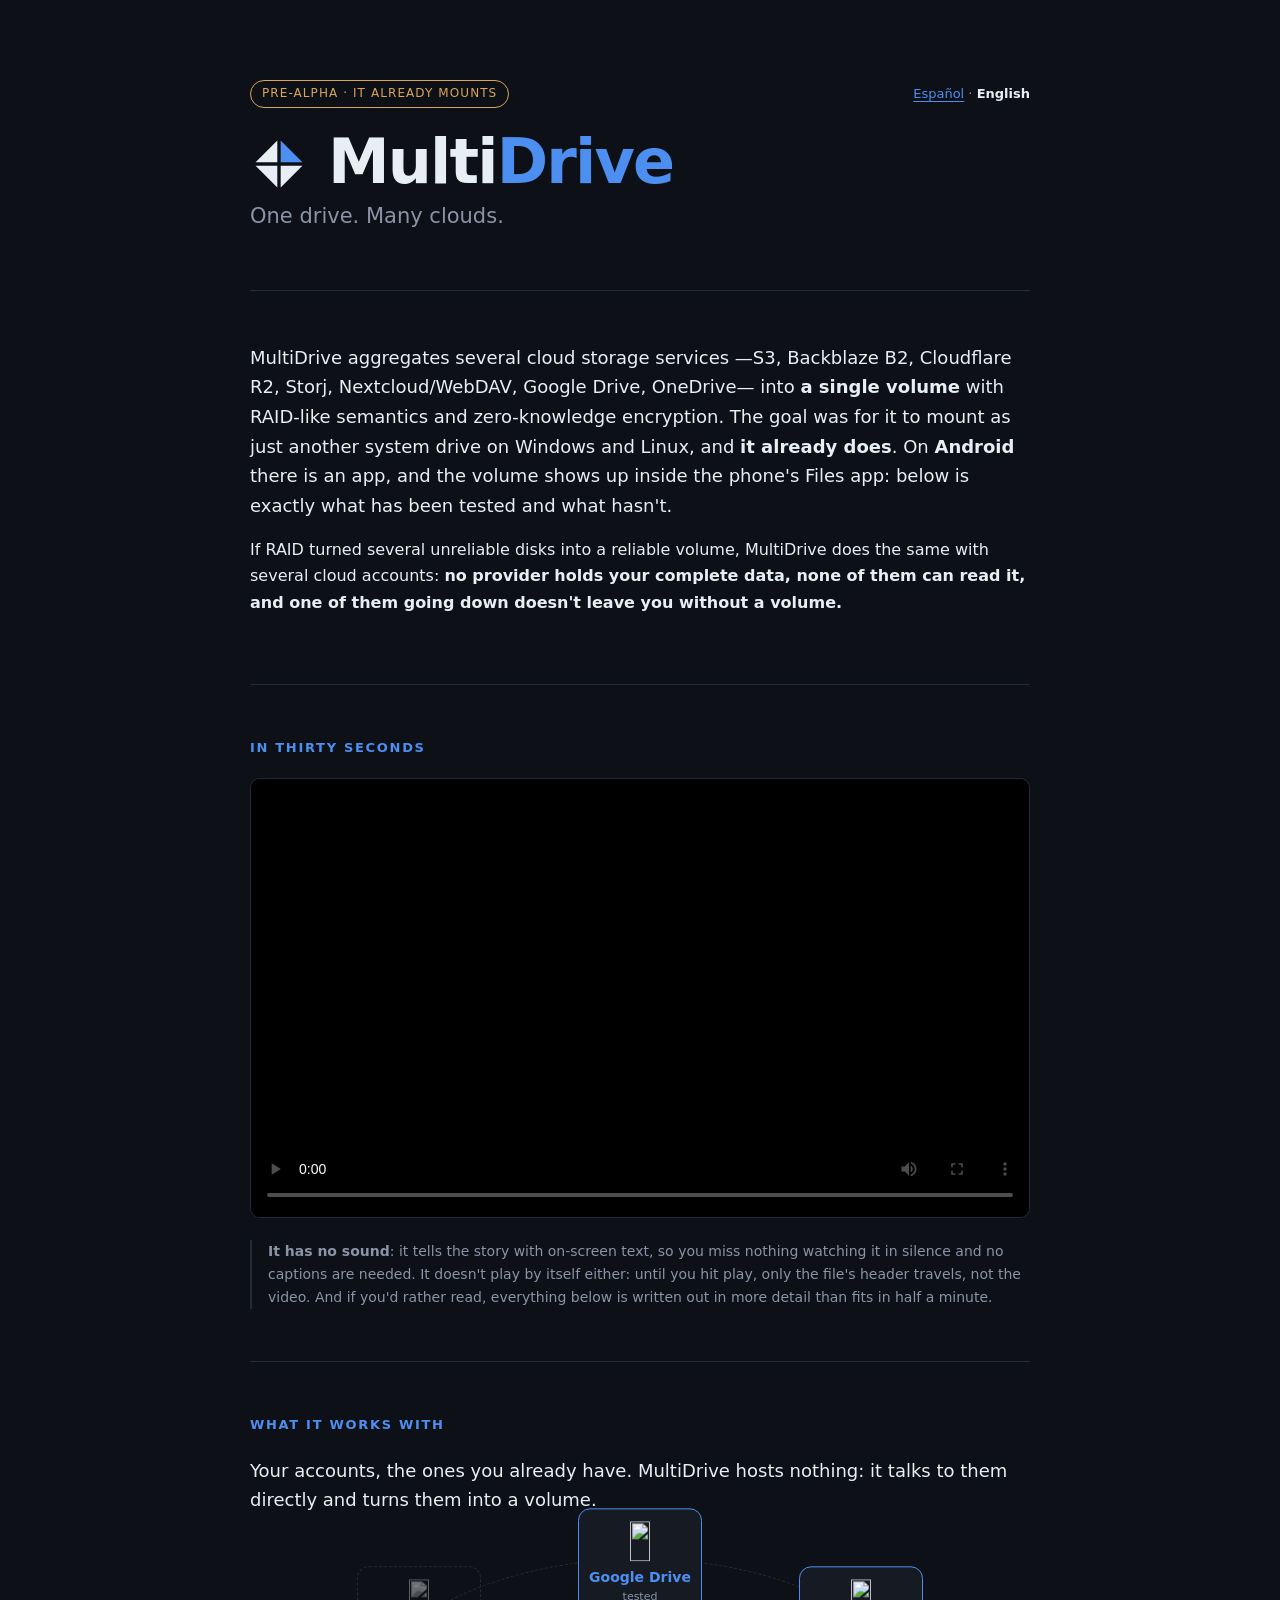
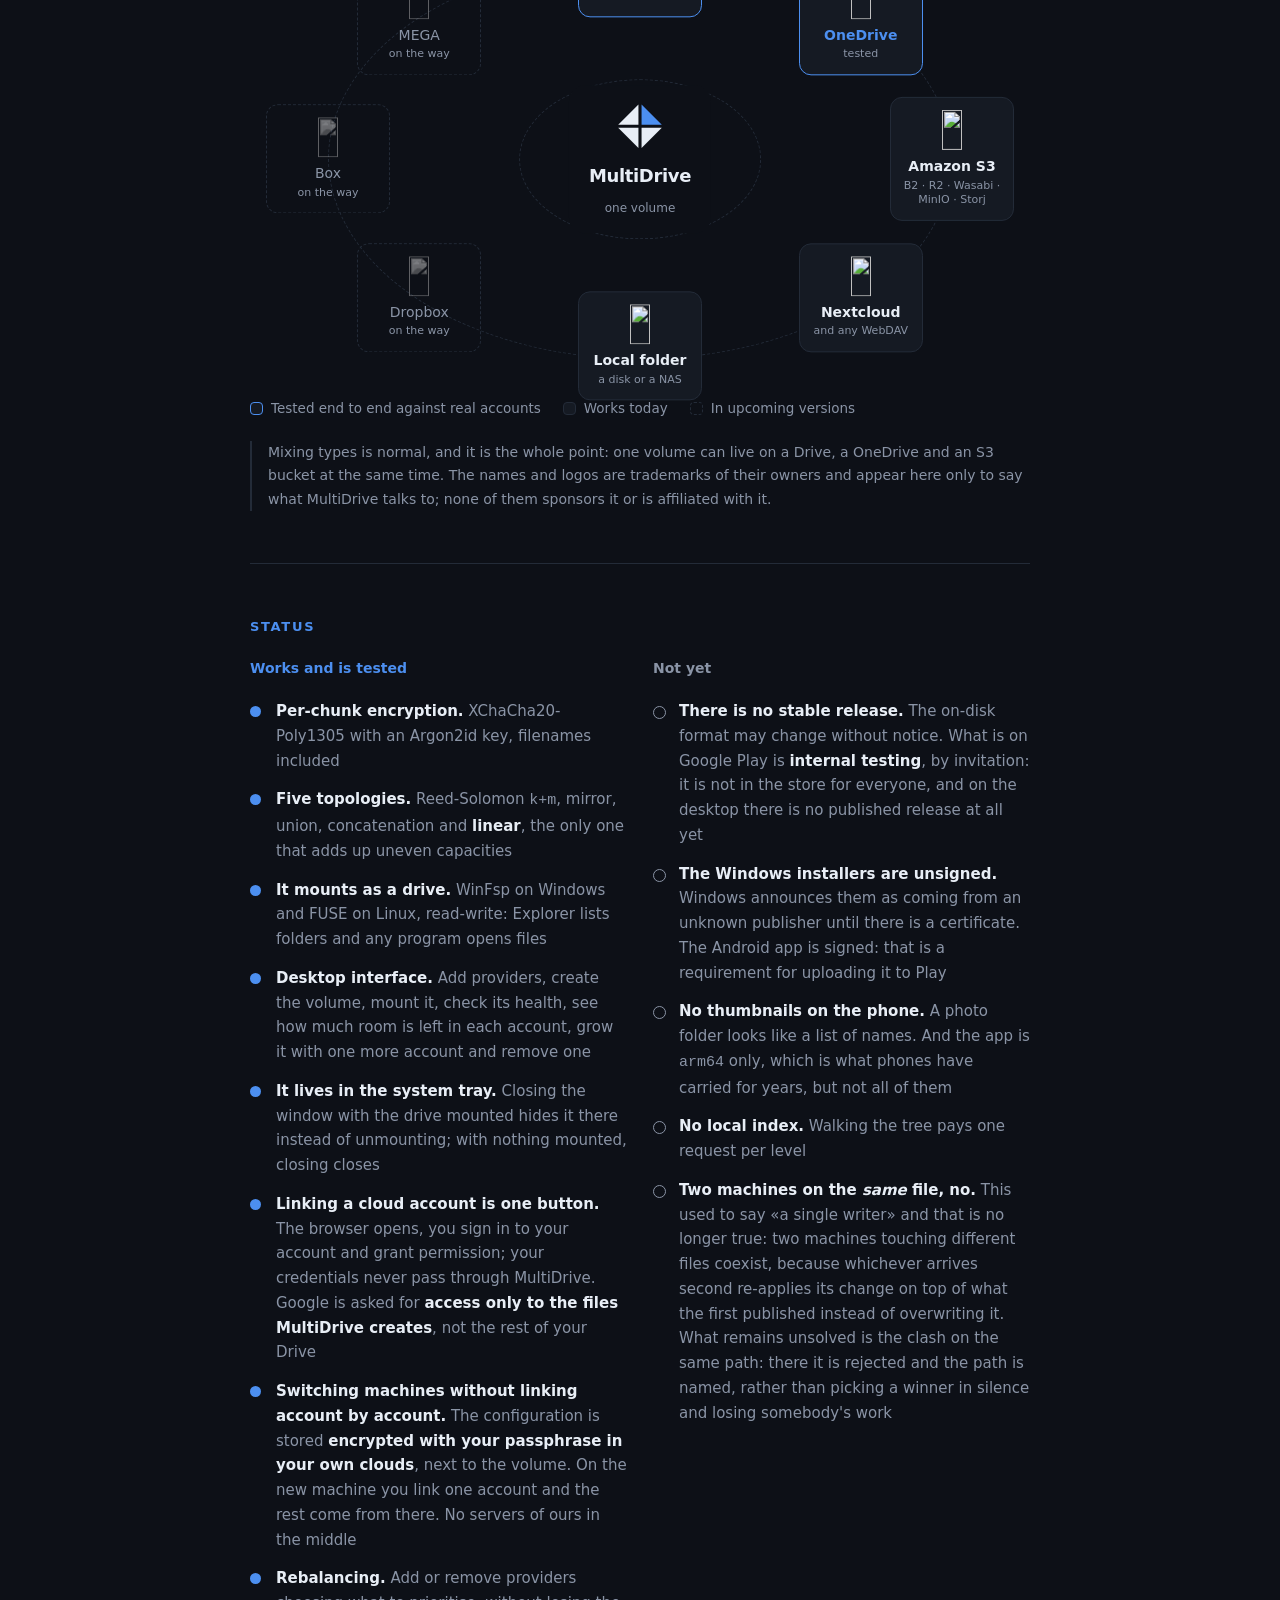
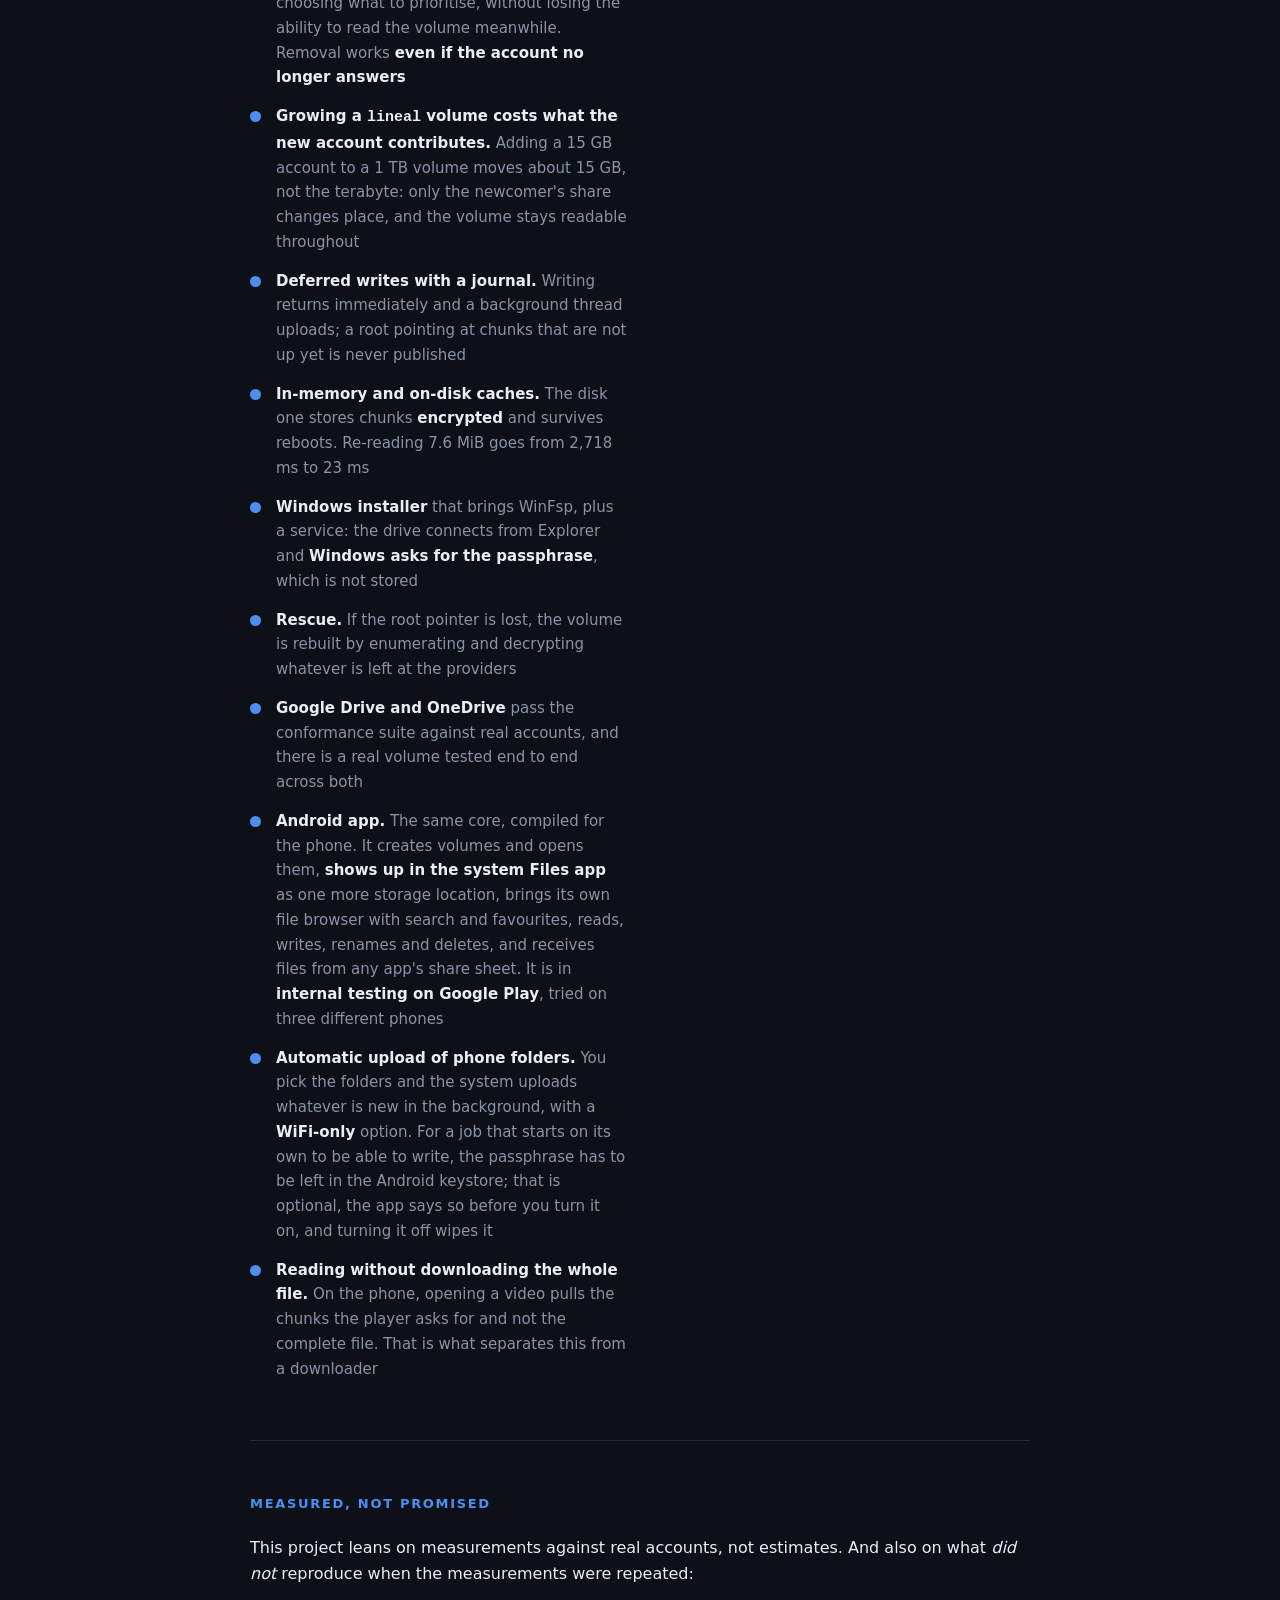
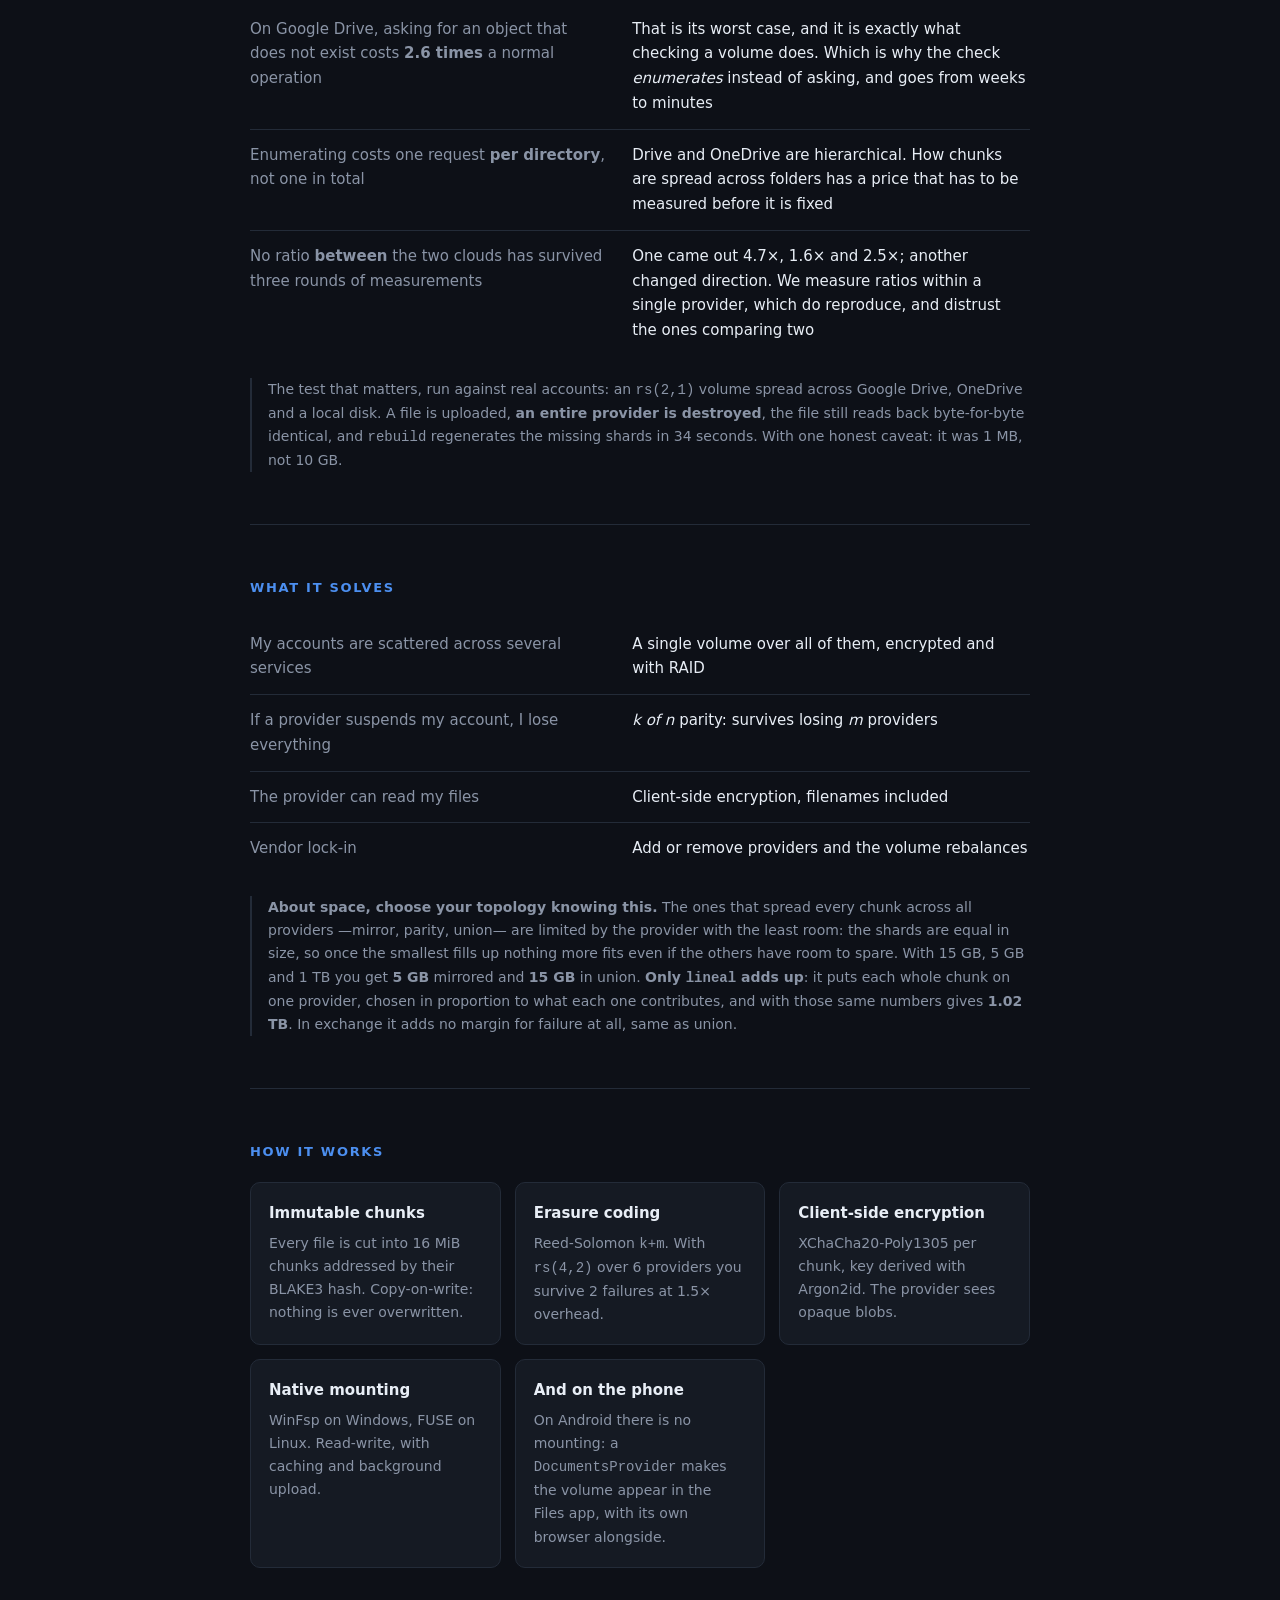
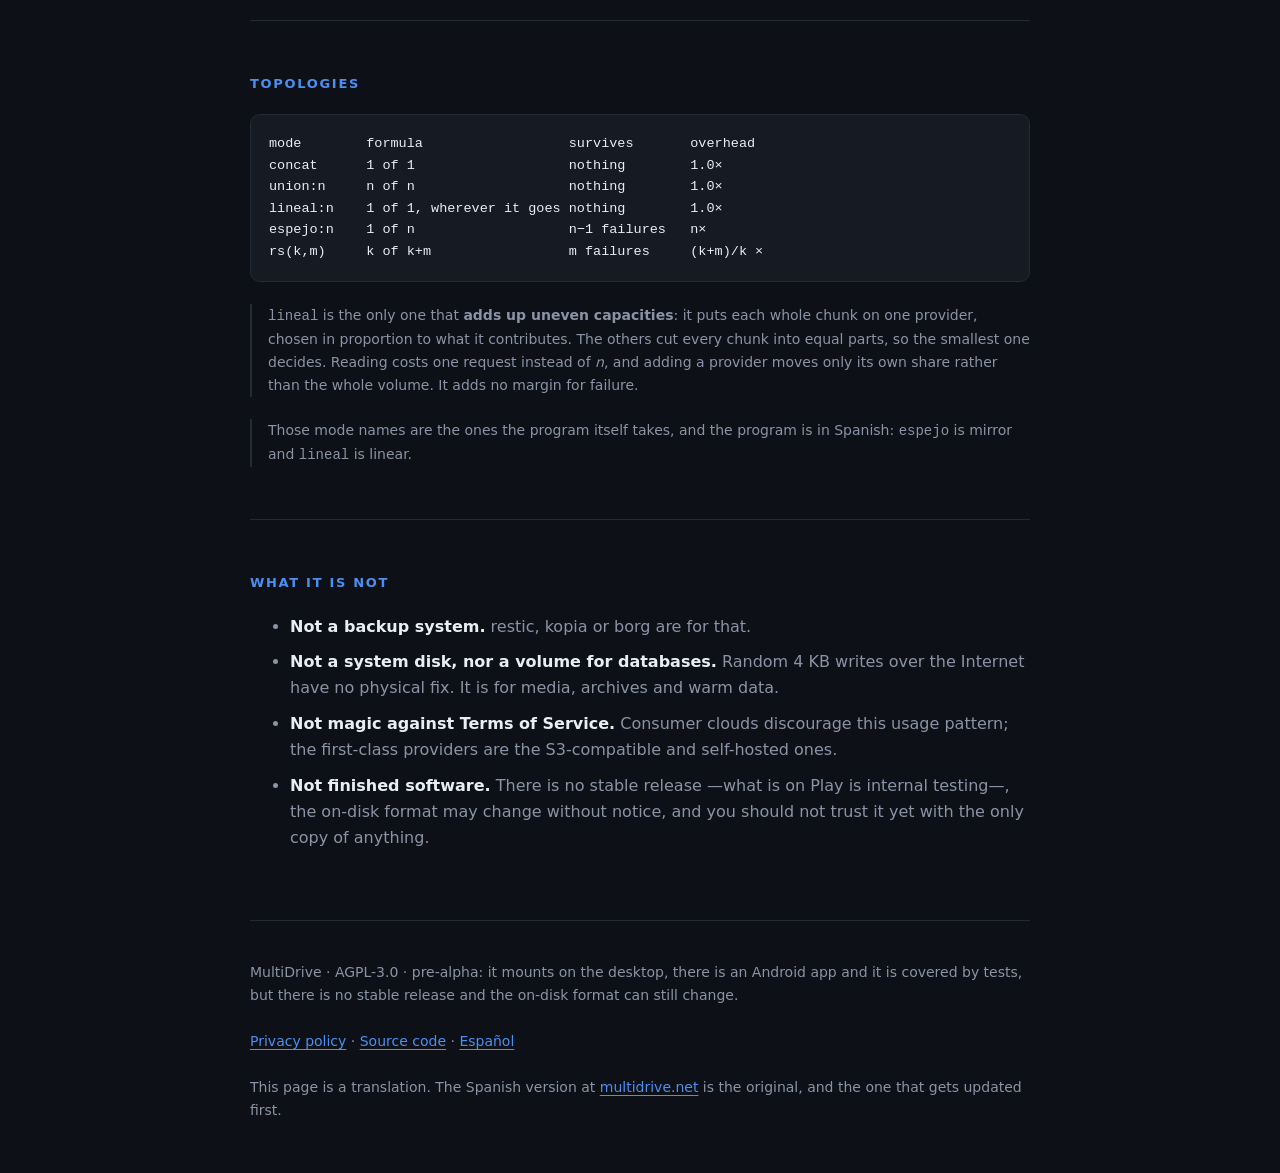
==== site/en/index.html @ 59a883db "El README no puede reproducir el video: cartel enlazado en su lugar Mi comprobacion anterior era cor" ====
<!doctype html>
<html lang="en">
<head>
<meta charset="utf-8">
<meta name="viewport" content="width=device-width, initial-scale=1, viewport-fit=cover">
<title>MultiDrive — one drive, many clouds</title>
<meta name="description" content="MultiDrive aggregates several cloud storage services into a single volume with RAID-like semantics and zero-knowledge encryption. It mounts as a drive on Windows and Linux, and on Android it shows up in the Files app. Pre-alpha: the core works and is verified against real accounts.">
<link rel="canonical" href="https://multidrive.net/en/">
<link rel="alternate" hreflang="es" href="https://multidrive.net/">
<link rel="alternate" hreflang="en" href="https://multidrive.net/en/">
<link rel="alternate" hreflang="x-default" href="https://multidrive.net/">
<link rel="icon" href="/favicon.svg" type="image/svg+xml">
<link rel="icon" href="/favicon.ico" sizes="16x16 32x32 48x48">
<link rel="apple-touch-icon" href="/apple-touch-icon.png">
<meta name="theme-color" content="#0d1017">
<style>
:root{
  --bg:#0d1017; --panel:#151a23; --line:#232b38;
  --fg:#e8eef6; --muted:#8a94a6; --accent:#4c8ff0; --accent-suave:#7ab0f7; --warn:#d8a657;
  color-scheme:dark;
}
*{box-sizing:border-box}
body{margin:0;background:var(--bg);color:var(--fg);
  font:16px/1.65 ui-sans-serif,system-ui,-apple-system,"Segoe UI",Roboto,sans-serif;
  -webkit-font-smoothing:antialiased}
.wrap{max-width:820px;margin:0 auto;padding:0 20px}
header{padding:80px 0 56px;border-bottom:1px solid var(--line)}
.badge{display:inline-block;font-size:12px;letter-spacing:.09em;text-transform:uppercase;
  color:var(--warn);border:1px solid var(--warn);border-radius:99px;padding:3px 11px}
.arriba{display:flex;align-items:center;justify-content:space-between;gap:14px;
  flex-wrap:wrap;margin-bottom:22px}
.idioma{margin:0;font-size:13px;color:var(--muted);white-space:nowrap}
.idioma b{color:var(--fg);font-weight:600}
h1{margin:0 0 6px;font-size:clamp(38px,8vw,62px);letter-spacing:-.03em;line-height:1.02}
h1 span{color:var(--accent)}
.logotipo{display:flex;align-items:center;gap:clamp(12px,2.4vw,20px)}
.logotipo svg{flex-shrink:0;width:clamp(38px,7vw,58px);height:clamp(38px,7vw,58px)}
a{color:var(--accent);text-underline-offset:3px}
a:hover{color:var(--accent-suave)}
.tag{margin:0;font-size:clamp(17px,3.4vw,21px);color:var(--muted)}
section{padding:52px 0;border-bottom:1px solid var(--line)}
h2{font-size:13px;letter-spacing:.13em;text-transform:uppercase;color:var(--accent);margin:0 0 20px;font-weight:600}
p{margin:0 0 16px}
.lead{font-size:18px}
.tbl{width:100%;border-collapse:collapse;font-size:15px}
.tbl td{padding:13px 0;border-top:1px solid var(--line);vertical-align:top}
.tbl tr:first-child td{border-top:0}
.tbl td:first-child{color:var(--muted);padding-right:26px;width:49%}
.grid{display:grid;grid-template-columns:repeat(auto-fit,minmax(215px,1fr));gap:14px}
.card{background:var(--panel);border:1px solid var(--line);border-radius:10px;padding:18px}
.card h3{margin:0 0 6px;font-size:15px}
.card p{margin:0;font-size:14px;color:var(--muted)}
pre{background:var(--panel);border:1px solid var(--line);border-radius:10px;
  padding:18px;overflow-x:auto;font-size:13.5px;line-height:1.6;margin:0}
code{font-family:ui-monospace,SFMono-Regular,Menlo,Consolas,monospace}
.no li{color:var(--muted);margin-bottom:9px}
.no b{color:var(--fg);font-weight:600}
.est{display:grid;grid-template-columns:repeat(auto-fit,minmax(280px,1fr));gap:26px}
.est h3{font-size:14px;margin:0 0 12px;font-weight:600}
.est ul{list-style:none;margin:0;padding:0;font-size:15px}
.est li{padding:7px 0 7px 26px;position:relative;color:var(--muted)}
.est li b{color:var(--fg);font-weight:600}
.si li::before{content:"";position:absolute;left:0;top:14px;width:11px;height:11px;
  border-radius:50%;background:var(--accent)}
.no2 li::before{content:"";position:absolute;left:0;top:14px;width:11px;height:11px;
  border-radius:50%;border:1px solid var(--muted)}
.si h3{color:var(--accent)}
.no2 h3{color:var(--muted)}
.nota{font-size:14px;color:var(--muted);border-left:2px solid var(--line);padding-left:16px;margin:22px 0 0}
.spot{background:var(--panel);border:1px solid var(--line);border-radius:10px;
  overflow:hidden;line-height:0}
.spot video{display:block;width:100%;height:auto;aspect-ratio:16/9;background:#000}
footer{padding:40px 0 64px;color:var(--muted);font-size:14px}

/* El corro de proveedores. En pantalla ancha van en circulo alrededor del logotipo; por
   debajo de 700 px el circulo se deshace en una rejilla, porque un circulo encogido deja el
   texto ilegible y las placas encimadas. */
.corro{position:relative;height:456px;margin:8px 0 6px}
.orbita{position:absolute;top:50%;left:50%;transform:translate(-50%,-50%);
  border:1px dashed var(--line);border-radius:50%}
.orbita.fuera{width:80%;height:88%}
.orbita.dentro{width:31%;height:35%}
.centro{position:absolute;top:50%;left:50%;transform:translate(-50%,-50%);
  display:flex;flex-direction:column;align-items:center;gap:8px;
  background:var(--bg);padding:14px 20px;border-radius:16px}
.centro svg{width:54px;height:54px}
.centro b{font-size:18px;letter-spacing:-.02em}
.centro em{font-style:normal;font-size:12px;color:var(--muted)}
.nube{position:absolute;transform:translate(-50%,-50%);width:124px;
  background:var(--panel);border:1px solid var(--line);border-radius:12px;
  padding:12px 9px;text-align:center}
.nube b{display:block;font-size:14px;font-weight:600;line-height:1.25}
.nube span{display:block;font-size:11px;color:var(--muted);margin-top:3px;line-height:1.35}
/* Los logos se sirven al doble de resolución y se pintan a 40 px: en una pantalla de móvil,
   que son casi todas, la mitad son de 2x o más y un PNG justo de tamaño se ve sucio. */
.nube img{display:block;margin:0 auto 8px;height:40px;width:auto;object-fit:contain}
.nube.probado{border-color:var(--accent)}
.nube.probado b{color:var(--accent)}
.nube.pronto{border-style:dashed;background:none}
.nube.pronto b{color:var(--muted);font-weight:500}
/* Los que todavía no funcionan llevan su logo apagado. Un logotipo a todo color dice
   «esto ya está» más alto que la palabra «en camino» que tiene debajo, y aquí lo que vale
   es lo que se entiende de un vistazo, no lo que está escrito en letra pequeña. */
.nube.pronto img{filter:grayscale(1);opacity:.45}
.leyenda{display:flex;flex-wrap:wrap;gap:8px 22px;font-size:13.5px;color:var(--muted);
  margin:10px 0 0;padding:0;list-style:none}
.leyenda li{display:flex;align-items:center;gap:8px}
.leyenda i{width:13px;height:13px;border-radius:4px;border:1px solid var(--line);
  background:var(--panel);flex-shrink:0}
.leyenda i.probado{border-color:var(--accent)}
.leyenda i.pronto{border-style:dashed;background:none}
@media (max-width:700px){
  .corro{height:auto;display:grid;grid-template-columns:repeat(auto-fit,minmax(124px,1fr));gap:11px}
  .orbita{display:none}
  .centro,.nube{position:static;transform:none;width:auto}
  .centro{grid-column:1/-1;flex-direction:row;justify-content:center;gap:12px;padding:2px 0 12px}
}
</style>
</head>
<body>
<div class="wrap">

<header>
  <div class="arriba">
    <div class="badge">Pre-alpha · it already mounts</div>
    <p class="idioma"><a href="/">Español</a> · <b>English</b></p>
  </div>
  <div class="logotipo">
    <svg viewBox="0 0 48 48" role="img" aria-label="MultiDrive">
      <polygon points="24,6 42,24 24,24" fill="var(--accent)" transform="translate(1.4,-1.4)"/>
      <polygon points="42,24 24,42 24,24" fill="var(--fg)" transform="translate(1.4,1.4)"/>
      <polygon points="24,42 6,24 24,24" fill="var(--fg)" transform="translate(-1.4,1.4)"/>
      <polygon points="6,24 24,6 24,24" fill="var(--fg)" transform="translate(-1.4,-1.4)"/>
    </svg>
    <h1>Multi<span>Drive</span></h1>
  </div>
  <p class="tag">One drive. Many clouds.</p>
</header>

<section>
  <p class="lead">MultiDrive aggregates several cloud storage services
  —S3, Backblaze B2, Cloudflare R2, Storj, Nextcloud/WebDAV, Google Drive, OneDrive—
  into <strong>a single volume</strong> with RAID-like semantics and zero-knowledge encryption.
  The goal was for it to mount as just another system drive on Windows and Linux, and
  <strong>it already does</strong>. On <strong>Android</strong> there is an app, and the volume
  shows up inside the phone's Files app: below is exactly what has been tested and what
  hasn't.</p>
  <p>If RAID turned several unreliable disks into a reliable volume, MultiDrive does the same
  with several cloud accounts: <strong>no provider holds your complete data, none of them can
  read it, and one of them going down doesn't leave you without a volume.</strong></p>
</section>

<section id="spot">
  <h2>In thirty seconds</h2>
  <div class="spot">
    <video controls preload="metadata" playsinline width="1920" height="1080"
           poster="/video/cartel.png"
           src="/video/multidrive-spot.mp4">
      Your browser can't play this video.
      <a href="/video/multidrive-spot.mp4">Download it</a> (MP4, 1.8 MB).
    </video>
  </div>
  <p class="nota"><strong>It has no sound</strong>: it tells the story with on-screen text, so
  you miss nothing watching it in silence and no captions are needed. It doesn't play by
  itself either: until you hit play, only the file's header travels, not the video. And if
  you'd rather read, everything below is written out in more detail than fits in half a
  minute.</p>
</section>

<section>
  <h2>What it works with</h2>
  <p class="lead">Your accounts, the ones you already have. MultiDrive hosts nothing: it talks
  to them directly and turns them into a volume.</p>

  <div class="corro">
    <div class="orbita fuera"></div>
    <div class="orbita dentro"></div>

    <div class="centro">
      <svg viewBox="0 0 48 48" role="img" aria-label="MultiDrive">
        <polygon points="24,6 42,24 24,24" fill="var(--accent)" transform="translate(1.4,-1.4)"/>
        <polygon points="42,24 24,42 24,24" fill="var(--fg)" transform="translate(1.4,1.4)"/>
        <polygon points="24,42 6,24 24,24" fill="var(--fg)" transform="translate(-1.4,1.4)"/>
        <polygon points="6,24 24,6 24,24" fill="var(--fg)" transform="translate(-1.4,-1.4)"/>
      </svg>
      <b>MultiDrive</b>
      <em>one volume</em>
    </div>

    <div class="nube probado" style="left:50%;top:7%"><img src="/proveedores/drive.png" alt="" width="40" height="40"><b>Google Drive</b><span>tested</span></div>
    <div class="nube probado" style="left:78.3%;top:19.6%"><img src="/proveedores/onedrive.png" alt="" width="54" height="40"><b>OneDrive</b><span>tested</span></div>
    <div class="nube" style="left:90%;top:50%"><img src="/proveedores/s3.png" alt="" width="40" height="40"><b>Amazon S3</b><span>B2 · R2 · Wasabi · MinIO · Storj</span></div>
    <div class="nube" style="left:78.3%;top:80.4%"><img src="/proveedores/nextcloud.png" alt="" width="40" height="40"><b>Nextcloud</b><span>and any WebDAV</span></div>
    <div class="nube" style="left:50%;top:91%"><img src="/proveedores/carpeta.png" alt="" width="40" height="40"><b>Local folder</b><span>a disk or a NAS</span></div>
    <div class="nube pronto" style="left:21.7%;top:80.4%"><img src="/proveedores/dropbox.png" alt="" width="39" height="40"><b>Dropbox</b><span>on the way</span></div>
    <div class="nube pronto" style="left:10%;top:50%"><img src="/proveedores/box.png" alt="" width="76" height="40"><b>Box</b><span>on the way</span></div>
    <div class="nube pronto" style="left:21.7%;top:19.6%"><img src="/proveedores/mega.png" alt="" width="40" height="40"><b>MEGA</b><span>on the way</span></div>
  </div>

  <ul class="leyenda">
    <li><i class="probado"></i> Tested end to end against real accounts</li>
    <li><i></i> Works today</li>
    <li><i class="pronto"></i> In upcoming versions</li>
  </ul>

  <p class="nota">Mixing types is normal, and it is the whole point: one volume can live on a
  Drive, a OneDrive and an S3 bucket at the same time. The names and logos are trademarks of
  their owners and appear here only to say what MultiDrive talks to; none of them sponsors it
  or is affiliated with it.</p>
</section>

<section>
  <h2>Status</h2>
  <div class="est">
    <div class="si">
      <h3>Works and is tested</h3>
      <ul>
        <li><b>Per-chunk encryption.</b> XChaCha20-Poly1305 with an Argon2id key, filenames included</li>
        <li><b>Five topologies.</b> Reed-Solomon <code>k+m</code>, mirror, union, concatenation
        and <b>linear</b>, the only one that adds up uneven capacities</li>
        <li><b>It mounts as a drive.</b> WinFsp on Windows and FUSE on Linux, read-write:
        Explorer lists folders and any program opens files</li>
        <li><b>Desktop interface.</b> Add providers, create the volume, mount it, check its
        health, see how much room is left in each account, grow it with one more account and
        remove one</li>
        <li><b>It lives in the system tray.</b> Closing the window with the drive mounted hides
        it there instead of unmounting; with nothing mounted, closing closes</li>
        <li><b>Linking a cloud account is one button.</b> The browser opens, you sign in to your
        account and grant permission; your credentials never pass through MultiDrive. Google is
        asked for <b>access only to the files MultiDrive creates</b>, not the rest of your
        Drive</li>
        <li><b>Switching machines without linking account by account.</b> The configuration is
        stored <b>encrypted with your passphrase in your own clouds</b>, next to the volume. On
        the new machine you link one account and the rest come from there. No servers of ours
        in the middle</li>
        <li><b>Rebalancing.</b> Add or remove providers choosing what to prioritise, without
        losing the ability to read the volume meanwhile. Removal works <b>even if the account
        no longer answers</b></li>
        <li><b>Growing a <code>lineal</code> volume costs what the new account contributes.</b>
        Adding a 15 GB account to a 1 TB volume moves about 15 GB, not the terabyte: only the
        newcomer's share changes place, and the volume stays readable throughout</li>
        <li><b>Deferred writes with a journal.</b> Writing returns immediately and a background
        thread uploads; a root pointing at chunks that are not up yet is never published</li>
        <li><b>In-memory and on-disk caches.</b> The disk one stores chunks <b>encrypted</b> and
        survives reboots. Re-reading 7.6 MiB goes from 2,718 ms to 23 ms</li>
        <li><b>Windows installer</b> that brings WinFsp, plus a service: the drive connects from
        Explorer and <b>Windows asks for the passphrase</b>, which is not stored</li>
        <li><b>Rescue.</b> If the root pointer is lost, the volume is rebuilt by enumerating and
        decrypting whatever is left at the providers</li>
        <li><b>Google Drive and OneDrive</b> pass the conformance suite against real accounts,
        and there is a real volume tested end to end across both</li>
        <li><b>Android app.</b> The same core, compiled for the phone. It creates volumes and
        opens them, <b>shows up in the system Files app</b> as one more storage location, brings
        its own file browser with search and favourites, reads, writes, renames and deletes, and
        receives files from any app's share sheet. It is in <b>internal testing on Google
        Play</b>, tried on three different phones</li>
        <li><b>Automatic upload of phone folders.</b> You pick the folders and the system
        uploads whatever is new in the background, with a <b>WiFi-only</b> option. For a job
        that starts on its own to be able to write, the passphrase has to be left in the Android
        keystore; that is optional, the app says so before you turn it on, and turning it off
        wipes it</li>
        <li><b>Reading without downloading the whole file.</b> On the phone, opening a video
        pulls the chunks the player asks for and not the complete file. That is what separates
        this from a downloader</li>
      </ul>
    </div>
    <div class="no2">
      <h3>Not yet</h3>
      <ul>
        <li><b>There is no stable release.</b> The on-disk format may change without notice.
        What is on Google Play is <b>internal testing</b>, by invitation: it is not in the store
        for everyone, and on the desktop there is no published release at all yet</li>
        <li><b>The Windows installers are unsigned.</b> Windows announces them as coming from an
        unknown publisher until there is a certificate. The Android app is signed: that is a
        requirement for uploading it to Play</li>
        <li><b>No thumbnails on the phone.</b> A photo folder looks like a list of names. And
        the app is <code>arm64</code> only, which is what phones have carried for years, but not
        all of them</li>
        <li><b>No local index.</b> Walking the tree pays one request per level</li>
        <li><b>Two machines on the <i>same</i> file, no.</b> This used to say «a single writer»
        and that is no longer true: two machines touching different files coexist, because
        whichever arrives second re-applies its change on top of what the first published
        instead of overwriting it. What remains unsolved is the clash on the same path: there it
        is rejected and the path is named, rather than picking a winner in silence and losing
        somebody's work</li>
      </ul>
    </div>
  </div>
</section>

<section>
  <h2>Measured, not promised</h2>
  <p>This project leans on measurements against real accounts, not estimates. And also on what
<em>did not</em> reproduce when the measurements were repeated:</p>
<table class="tbl">
<tr>
<td>On Google Drive, asking for an object that does not exist costs <strong>2.6 times</strong>
a normal operation</td>
<td>That is its worst case, and it is exactly what checking a volume does. Which is why the
check <em>enumerates</em> instead of asking, and goes from weeks to minutes</td>
</tr>
<tr>
<td>Enumerating costs one request <strong>per directory</strong>, not one in total</td>
<td>Drive and OneDrive are hierarchical. How chunks are spread across folders has a price
that has to be measured before it is fixed</td>
</tr>
<tr>
<td>No ratio <strong>between</strong> the two clouds has survived three rounds of
measurements</td>
<td>One came out 4.7×, 1.6× and 2.5×; another changed direction. We measure ratios within
a single provider, which do reproduce, and distrust the ones comparing two</td>
</tr>
</table>
  <p class="nota">The test that matters, run against real accounts: an <code>rs(2,1)</code>
  volume spread across Google Drive, OneDrive and a local disk. A file is uploaded, <strong>an
  entire provider is destroyed</strong>, the file still reads back byte-for-byte identical, and
  <code>rebuild</code> regenerates the missing shards in 34 seconds. With one honest caveat: it
  was 1 MB, not 10 GB.</p>
</section>

<section>
  <h2>What it solves</h2>
  <table class="tbl">
    <tr><td>My accounts are scattered across several services</td><td>A single volume over all of them, encrypted and with RAID</td></tr>
    <tr><td>If a provider suspends my account, I lose everything</td><td><em>k of n</em> parity: survives losing <em>m</em> providers</td></tr>
    <tr><td>The provider can read my files</td><td>Client-side encryption, filenames included</td></tr>
    <tr><td>Vendor lock-in</td><td>Add or remove providers and the volume rebalances</td></tr>
  </table>
  <p class="nota"><strong>About space, choose your topology knowing this.</strong> The ones that
  spread every chunk across all providers —mirror, parity, union— are limited by the provider
  with the least room: the shards are equal in size, so once the smallest fills up nothing more
  fits even if the others have room to spare. With 15 GB, 5 GB and 1 TB you get
  <strong>5 GB</strong> mirrored and <strong>15 GB</strong> in union. <strong>Only
  <code>lineal</code> adds up</strong>: it puts each whole chunk on one provider, chosen in
  proportion to what each one contributes, and with those same numbers gives
  <strong>1.02 TB</strong>. In exchange it adds no margin for failure at all, same as union.</p>
</section>

<section>
  <h2>How it works</h2>
  <div class="grid">
    <div class="card"><h3>Immutable chunks</h3><p>Every file is cut into 16 MiB chunks addressed by their BLAKE3 hash. Copy-on-write: nothing is ever overwritten.</p></div>
    <div class="card"><h3>Erasure coding</h3><p>Reed-Solomon <code>k+m</code>. With <code>rs(4,2)</code> over 6 providers you survive 2 failures at 1.5× overhead.</p></div>
    <div class="card"><h3>Client-side encryption</h3><p>XChaCha20-Poly1305 per chunk, key derived with Argon2id. The provider sees opaque blobs.</p></div>
    <div class="card"><h3>Native mounting</h3><p>WinFsp on Windows, FUSE on Linux. Read-write, with caching and background upload.</p></div>
    <div class="card"><h3>And on the phone</h3><p>On Android there is no mounting: a <code>DocumentsProvider</code> makes the volume appear in the Files app, with its own browser alongside.</p></div>
  </div>
</section>

<section>
  <h2>Topologies</h2>
  <pre><code>mode        formula                  survives       overhead
concat      1 of 1                   nothing        1.0×
union:n     n of n                   nothing        1.0×
lineal:n    1 of 1, wherever it goes nothing        1.0×
espejo:n    1 of n                   n−1 failures   n×
rs(k,m)     k of k+m                 m failures     (k+m)/k ×</code></pre>
  <p class="nota"><code>lineal</code> is the only one that <strong>adds up uneven
  capacities</strong>: it puts each whole chunk on one provider, chosen in proportion to what it
  contributes. The others cut every chunk into equal parts, so the smallest one decides. Reading
  costs one request instead of <em>n</em>, and adding a provider moves only its own share rather
  than the whole volume. It adds no margin for failure.</p>
  <p class="nota">Those mode names are the ones the program itself takes, and the program is in
  Spanish: <code>espejo</code> is mirror and <code>lineal</code> is linear.</p>
</section>

<section>
  <h2>What it is NOT</h2>
  <ul class="no">
    <li><b>Not a backup system.</b> restic, kopia or borg are for that.</li>
    <li><b>Not a system disk, nor a volume for databases.</b> Random 4 KB writes over the
    Internet have no physical fix. It is for media, archives and warm data.</li>
    <li><b>Not magic against Terms of Service.</b> Consumer clouds discourage this usage
    pattern; the first-class providers are the S3-compatible and self-hosted ones.</li>
    <li><b>Not finished software.</b> There is no stable release —what is on Play is internal
    testing—, the on-disk format may change without notice, and you should not trust it yet
    with the only copy of anything.</li>
  </ul>
</section>

<footer>
  <div class="wrap" style="padding:0">
    MultiDrive · AGPL-3.0 · pre-alpha: it mounts on the desktop, there is an Android app and it
    is covered by tests, but there is no stable release and the on-disk format can still change.
    <br><br>
    <a href="/en/privacidad.html" style="color:var(--accent)">Privacy policy</a>
    · <a href="https://github.com/lmoraperez/multidrive" style="color:var(--accent)" rel="noopener">Source code</a>
    · <a href="/">Español</a>
    <br><br>
    This page is a translation. The Spanish version at <a href="/">multidrive.net</a> is the
    original, and the one that gets updated first.
  </div>
</footer>

</div>
</body>
</html>
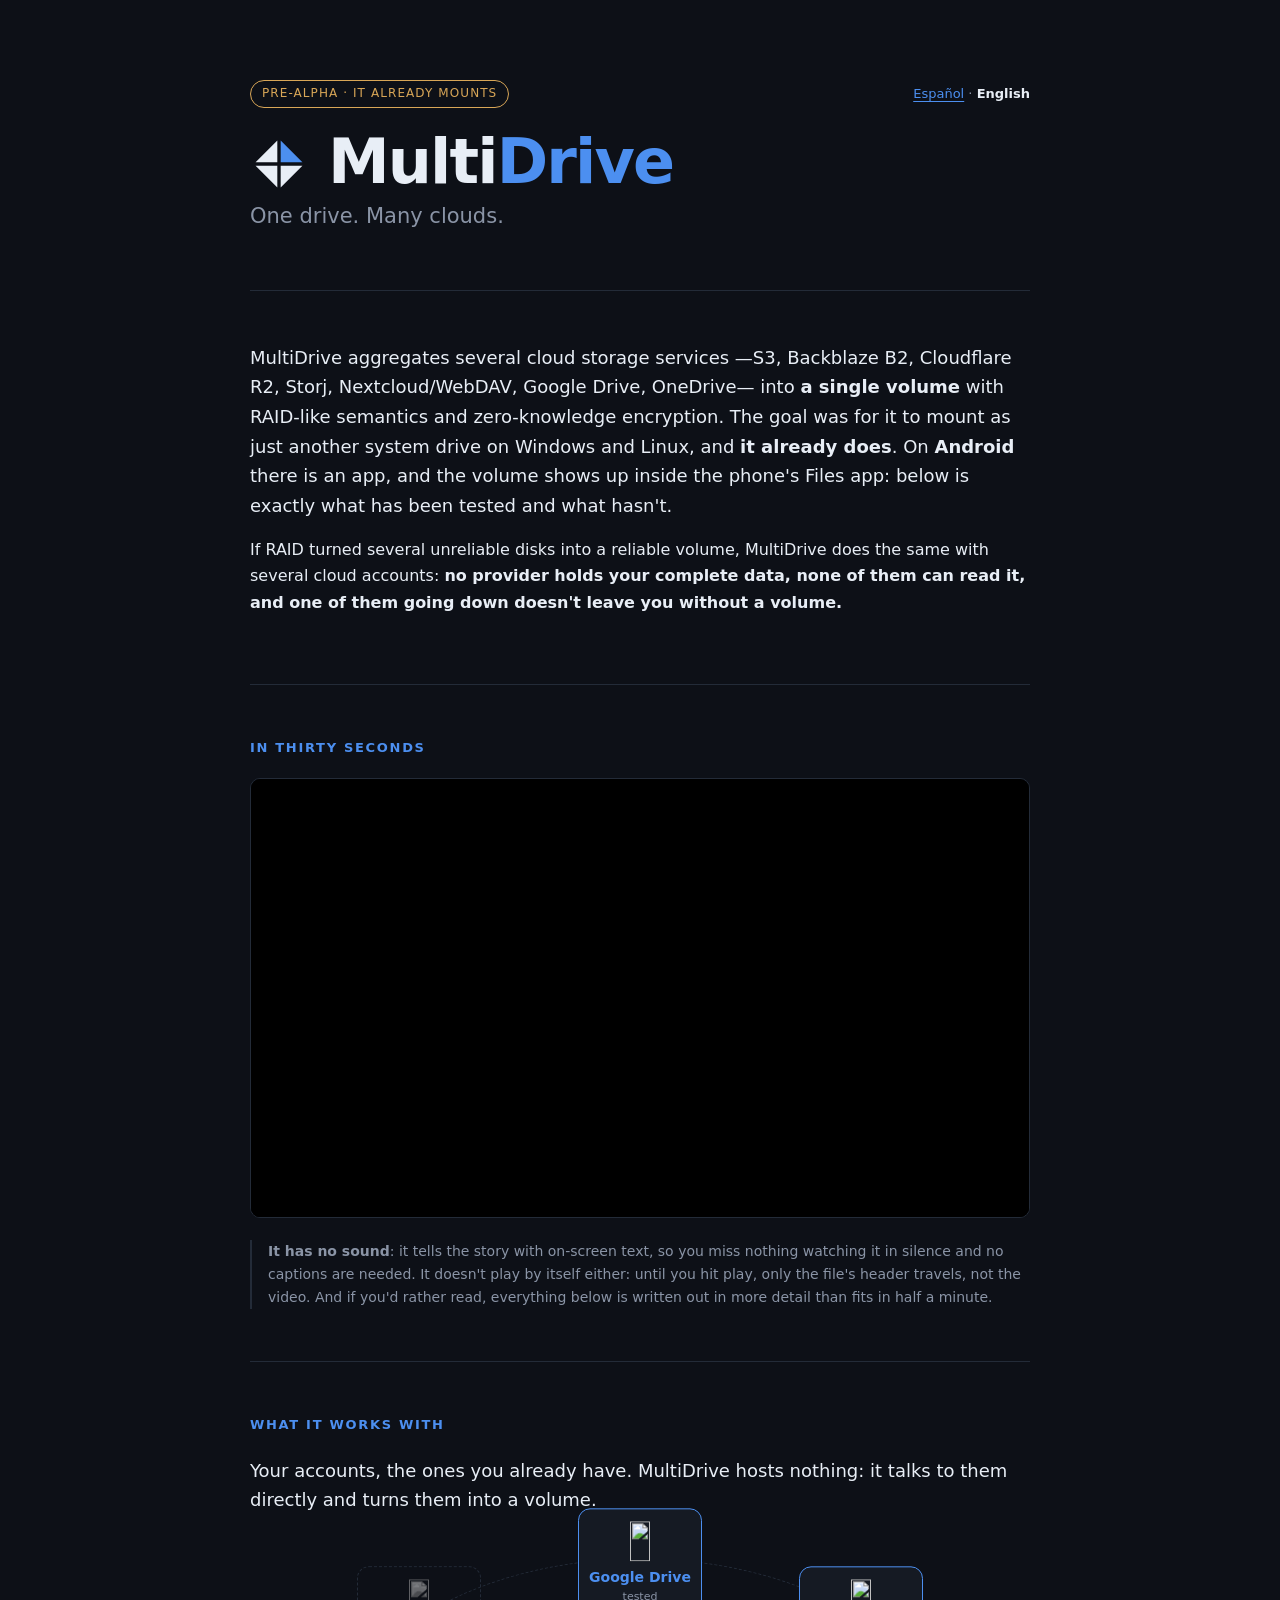
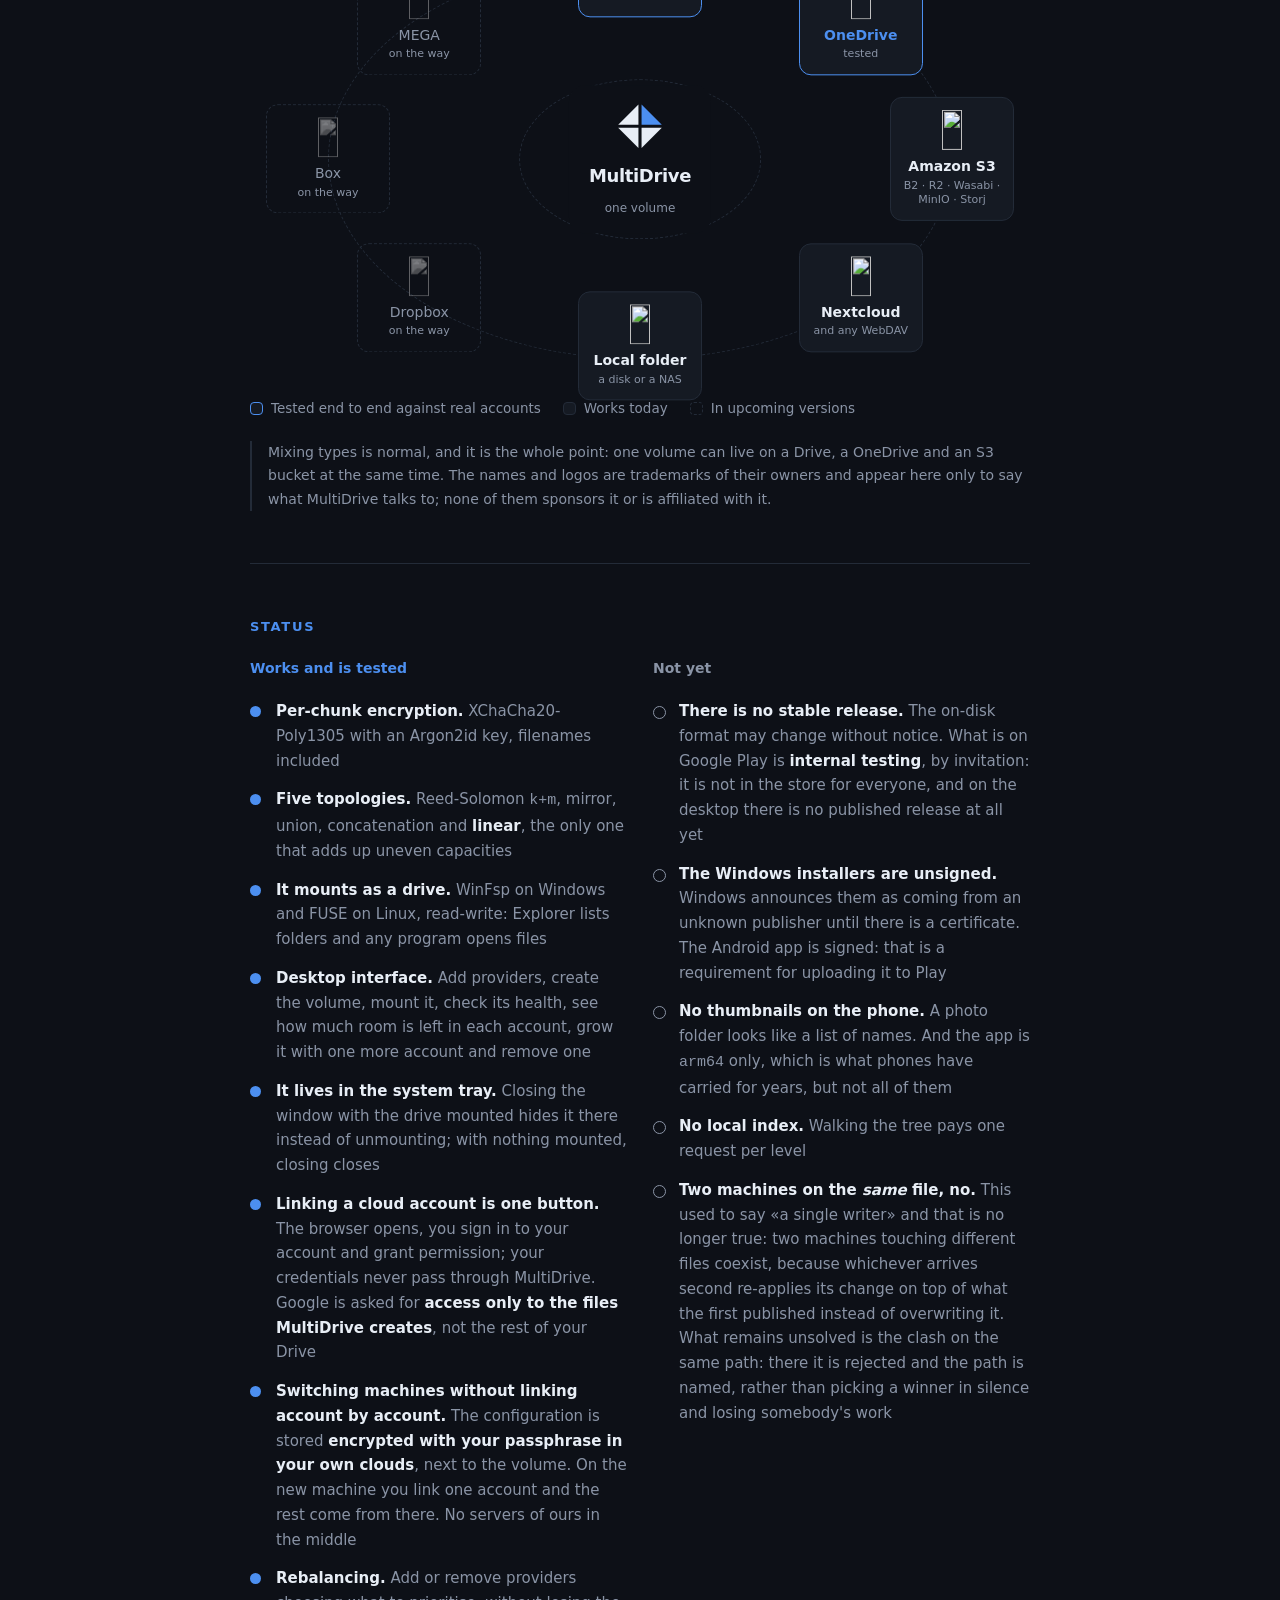
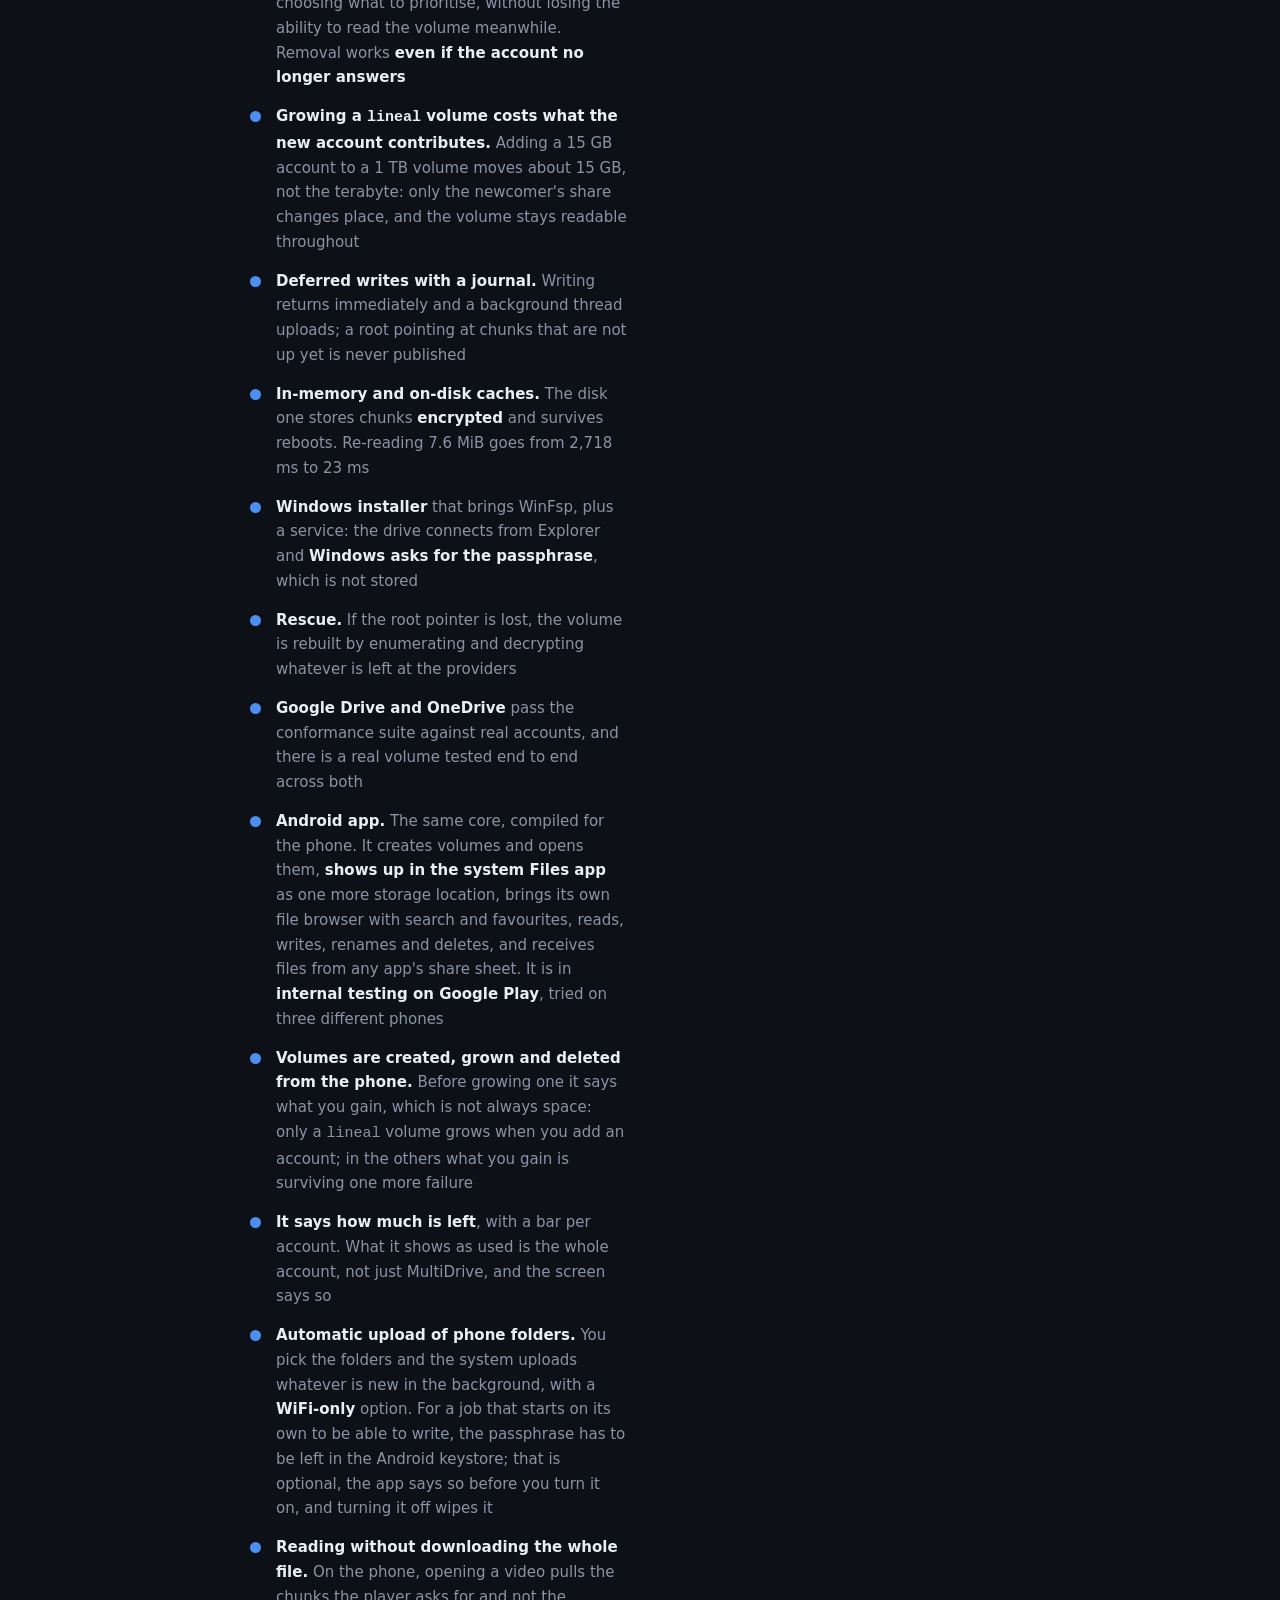
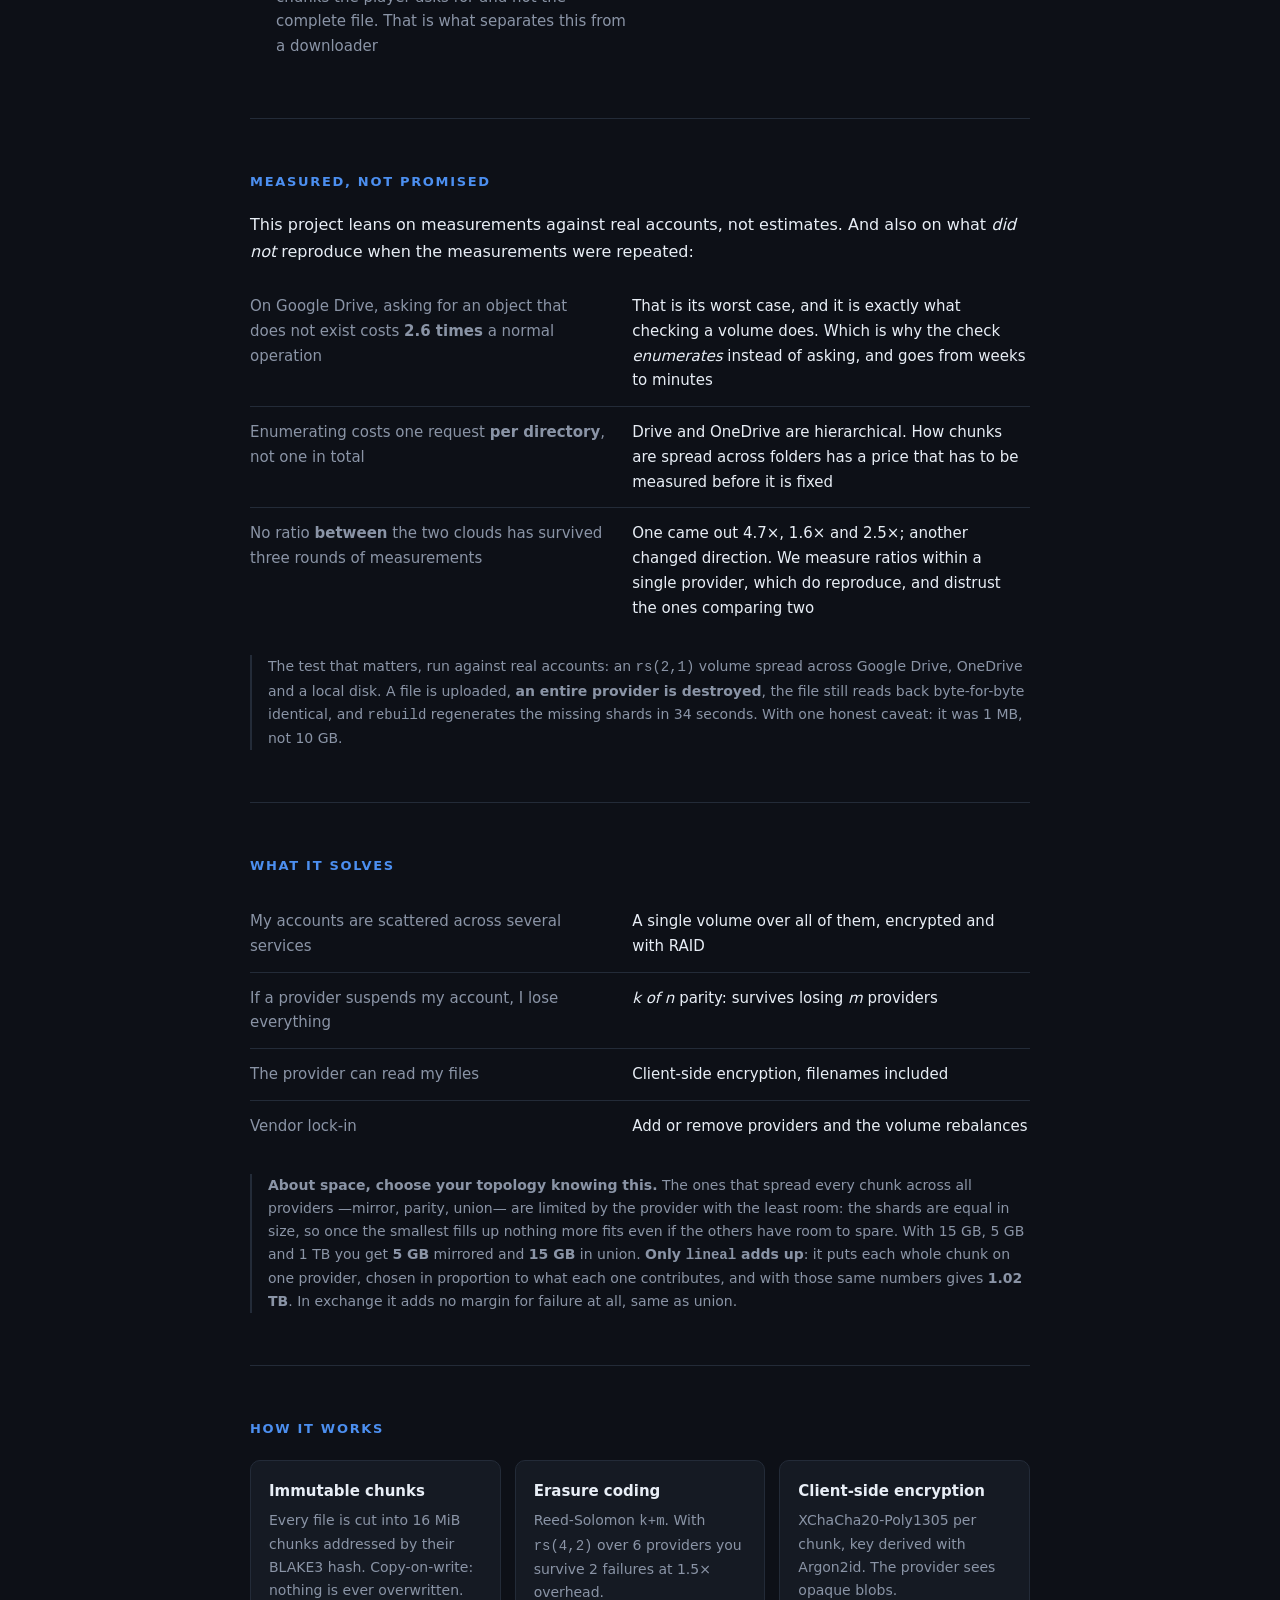
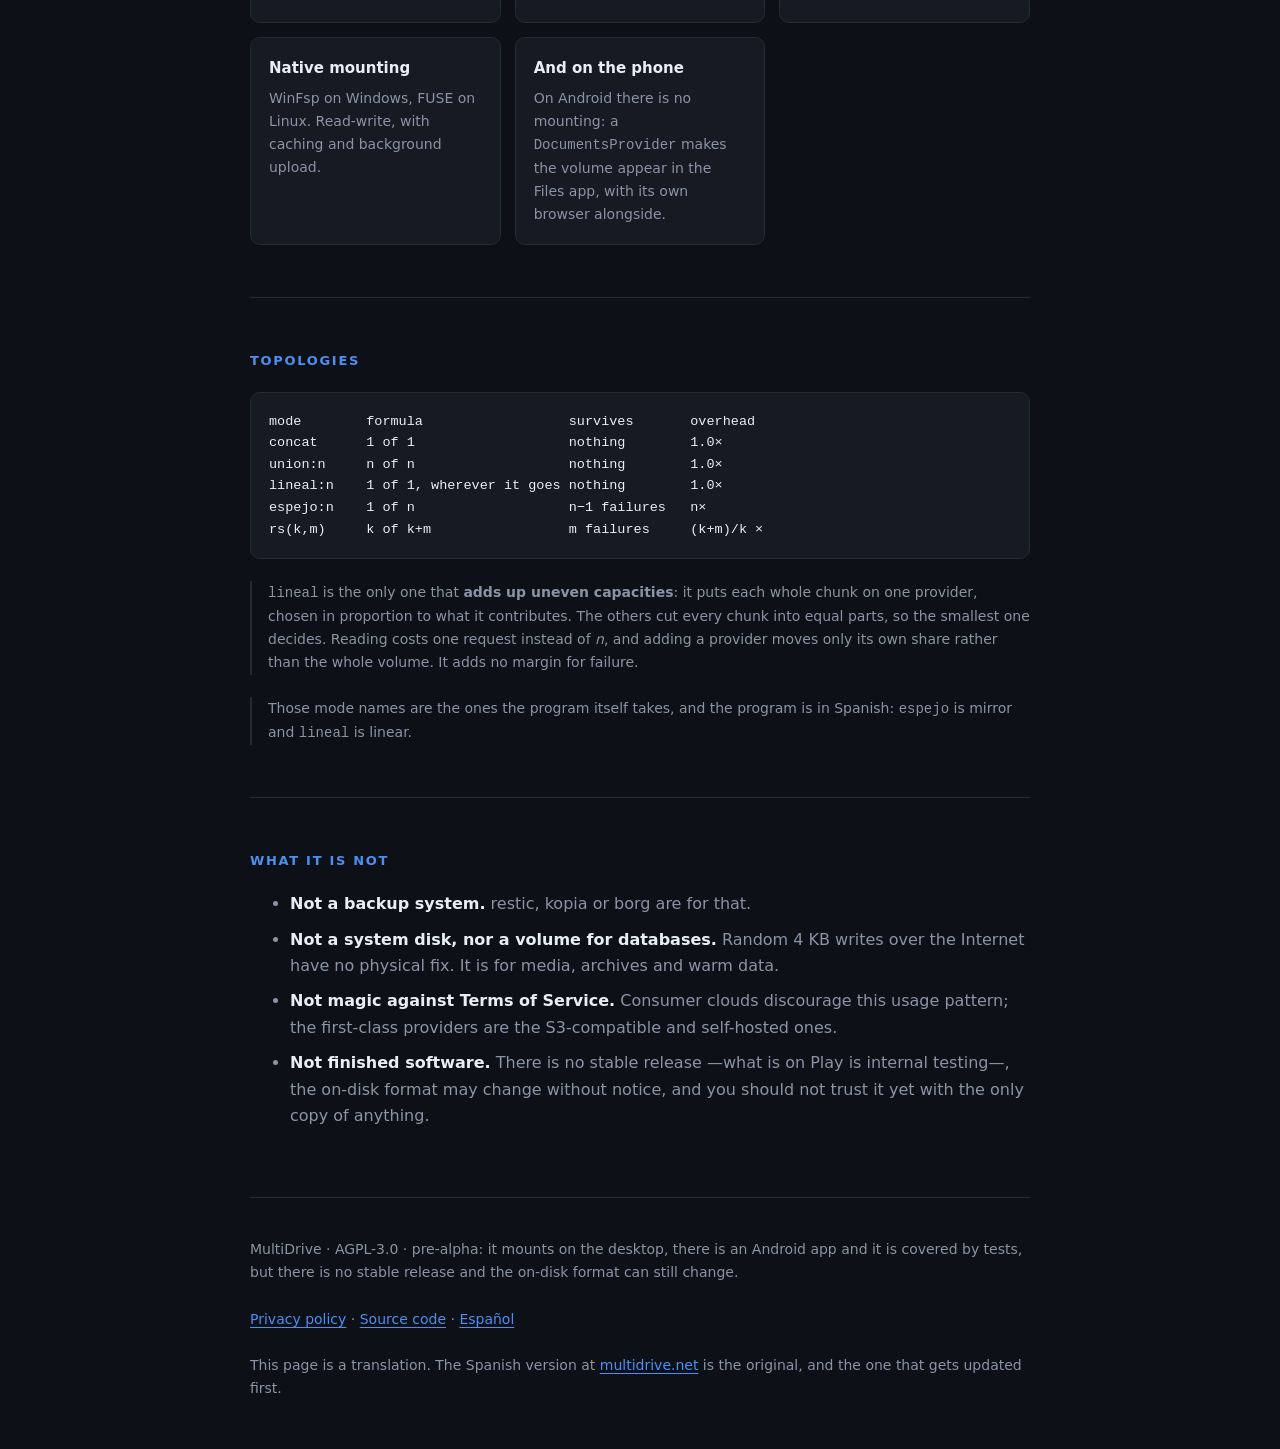
==== commit b9784895: "versionCode 13, el bundle para Play y los documentos al dia ## El bundle  `versionCode` 13 --el 12 y" ====
--- a/site/en/index.html
+++ b/site/en/index.html
@@ -254,6 +254,11 @@
         its own file browser with search and favourites, reads, writes, renames and deletes, and
         receives files from any app's share sheet. It is in <b>internal testing on Google
         Play</b>, tried on three different phones</li>
+        <li><b>Volumes are created, grown and deleted from the phone.</b> Before growing one it
+        says what you gain, which is not always space: only a <code>lineal</code> volume grows
+        when you add an account; in the others what you gain is surviving one more failure</li>
+        <li><b>It says how much is left</b>, with a bar per account. What it shows as used is
+        the whole account, not just MultiDrive, and the screen says so</li>
         <li><b>Automatic upload of phone folders.</b> You pick the folders and the system
         uploads whatever is new in the background, with a <b>WiFi-only</b> option. For a job
         that starts on its own to be able to write, the passphrase has to be left in the Android
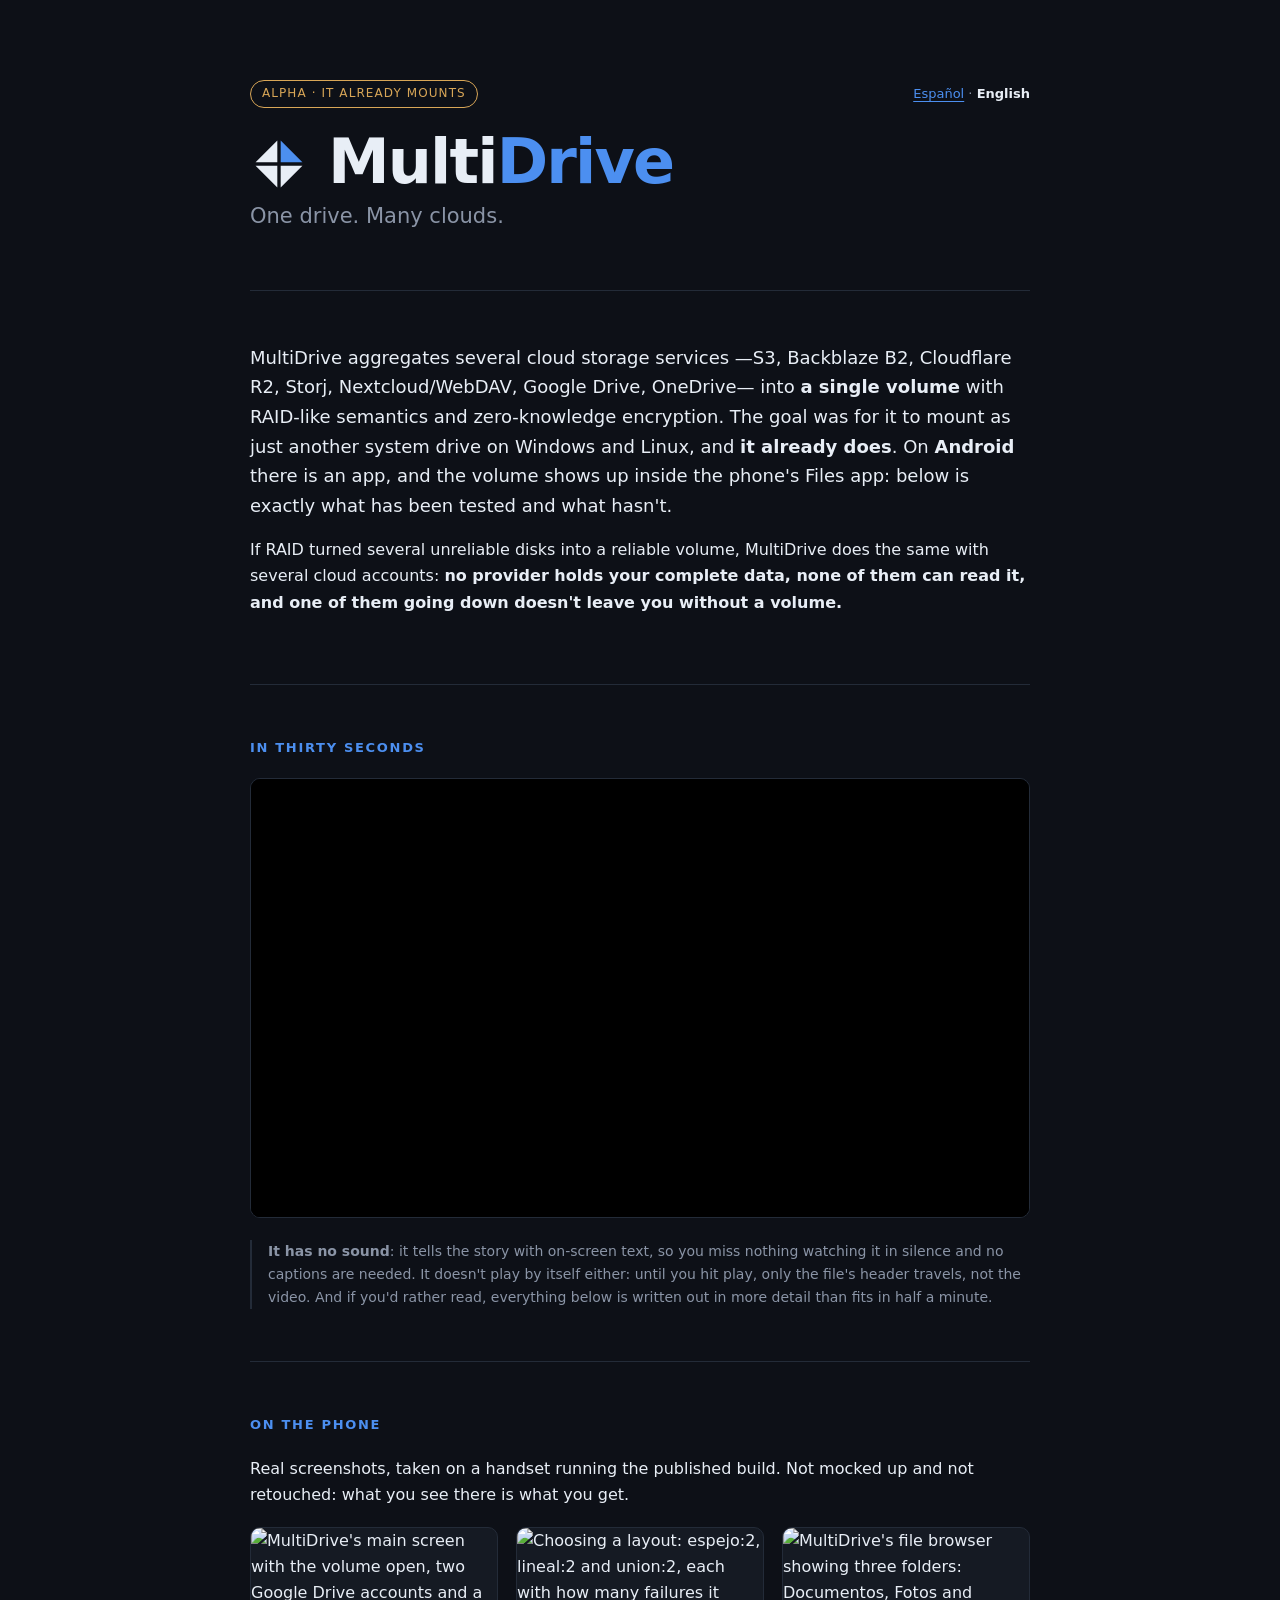
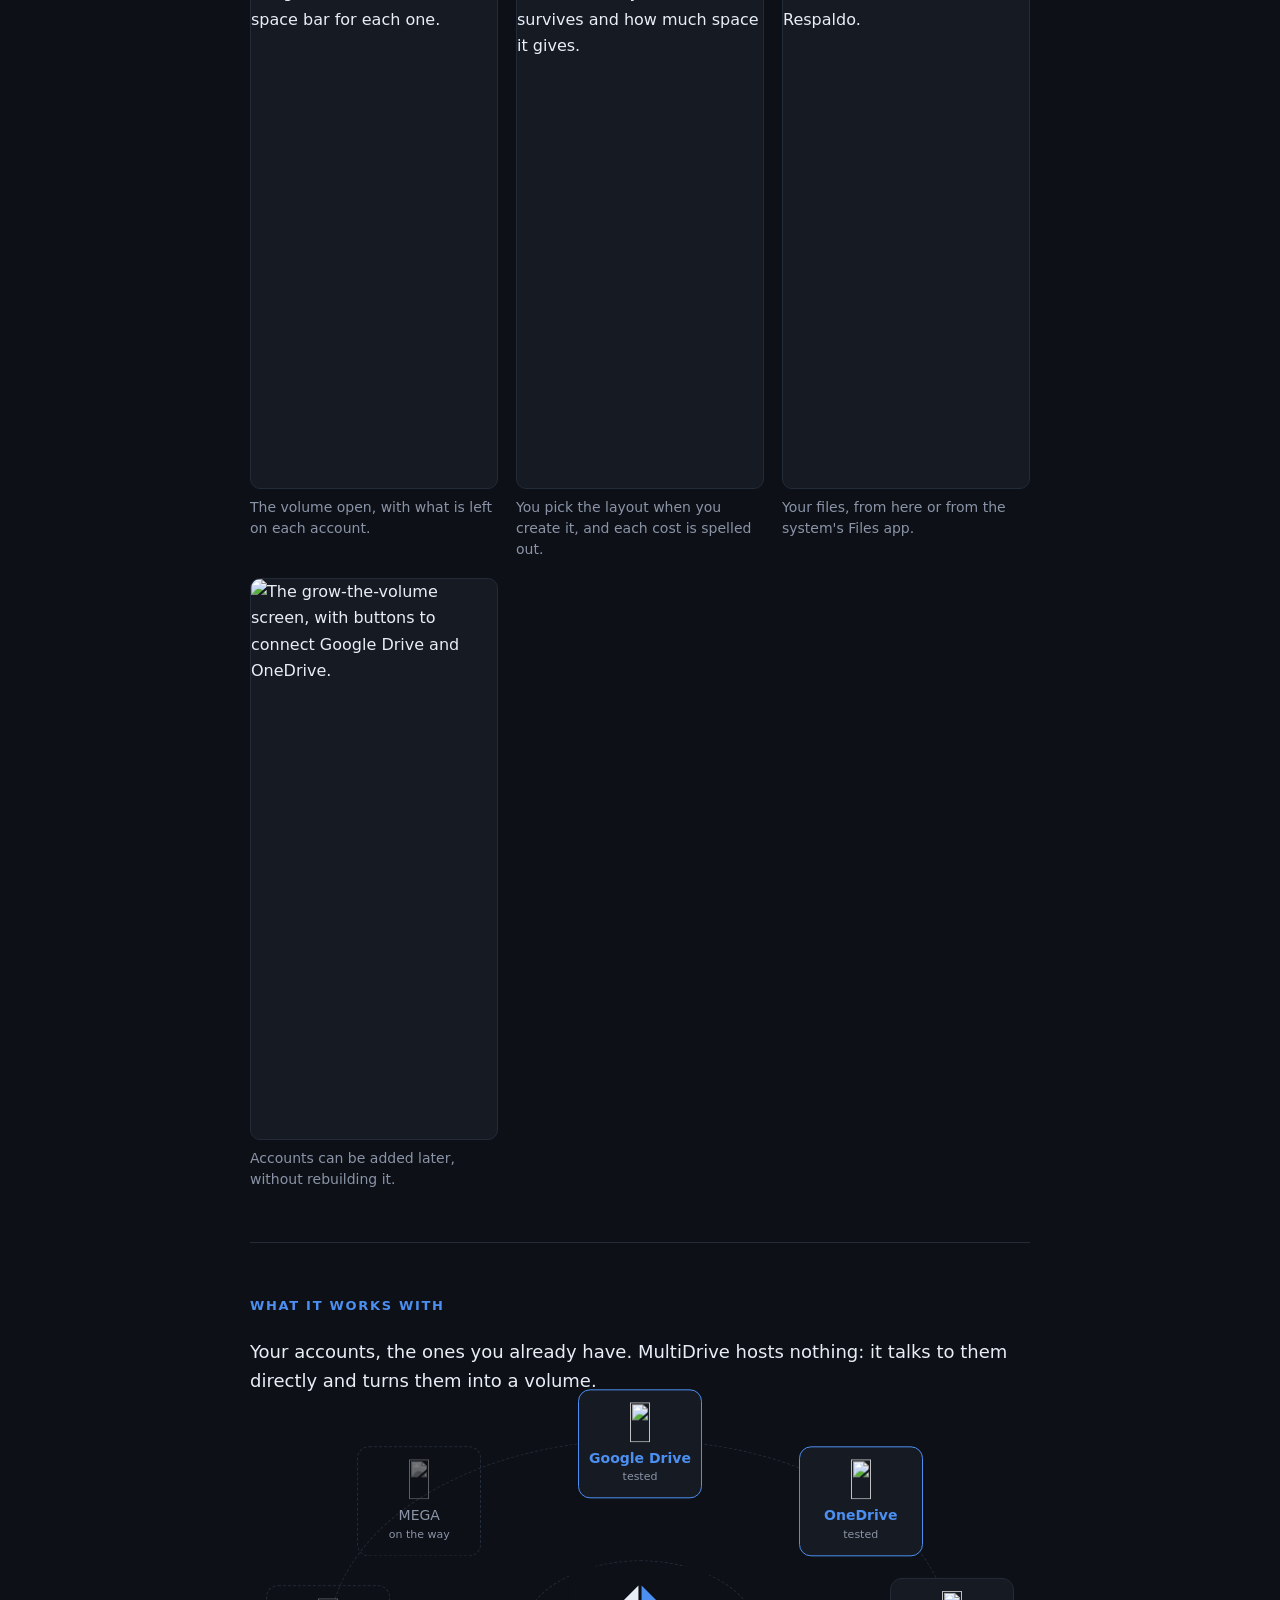
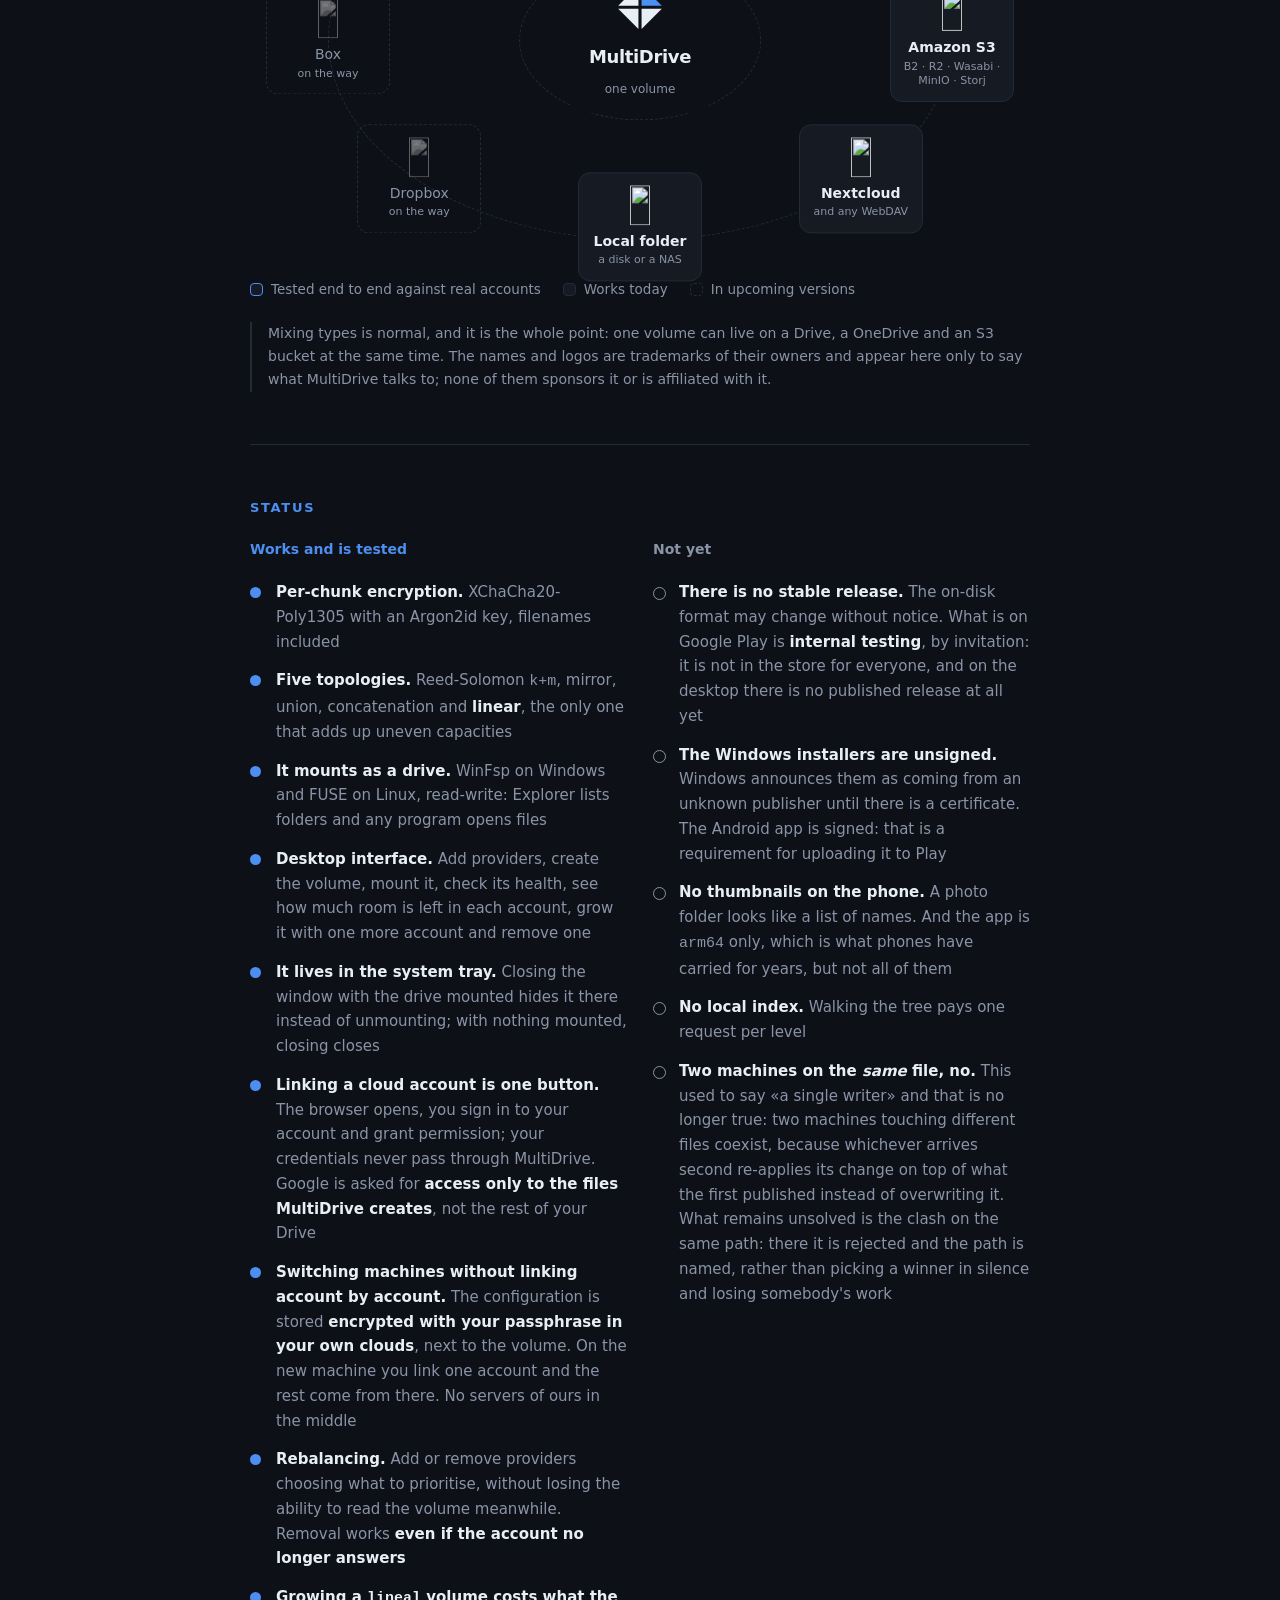
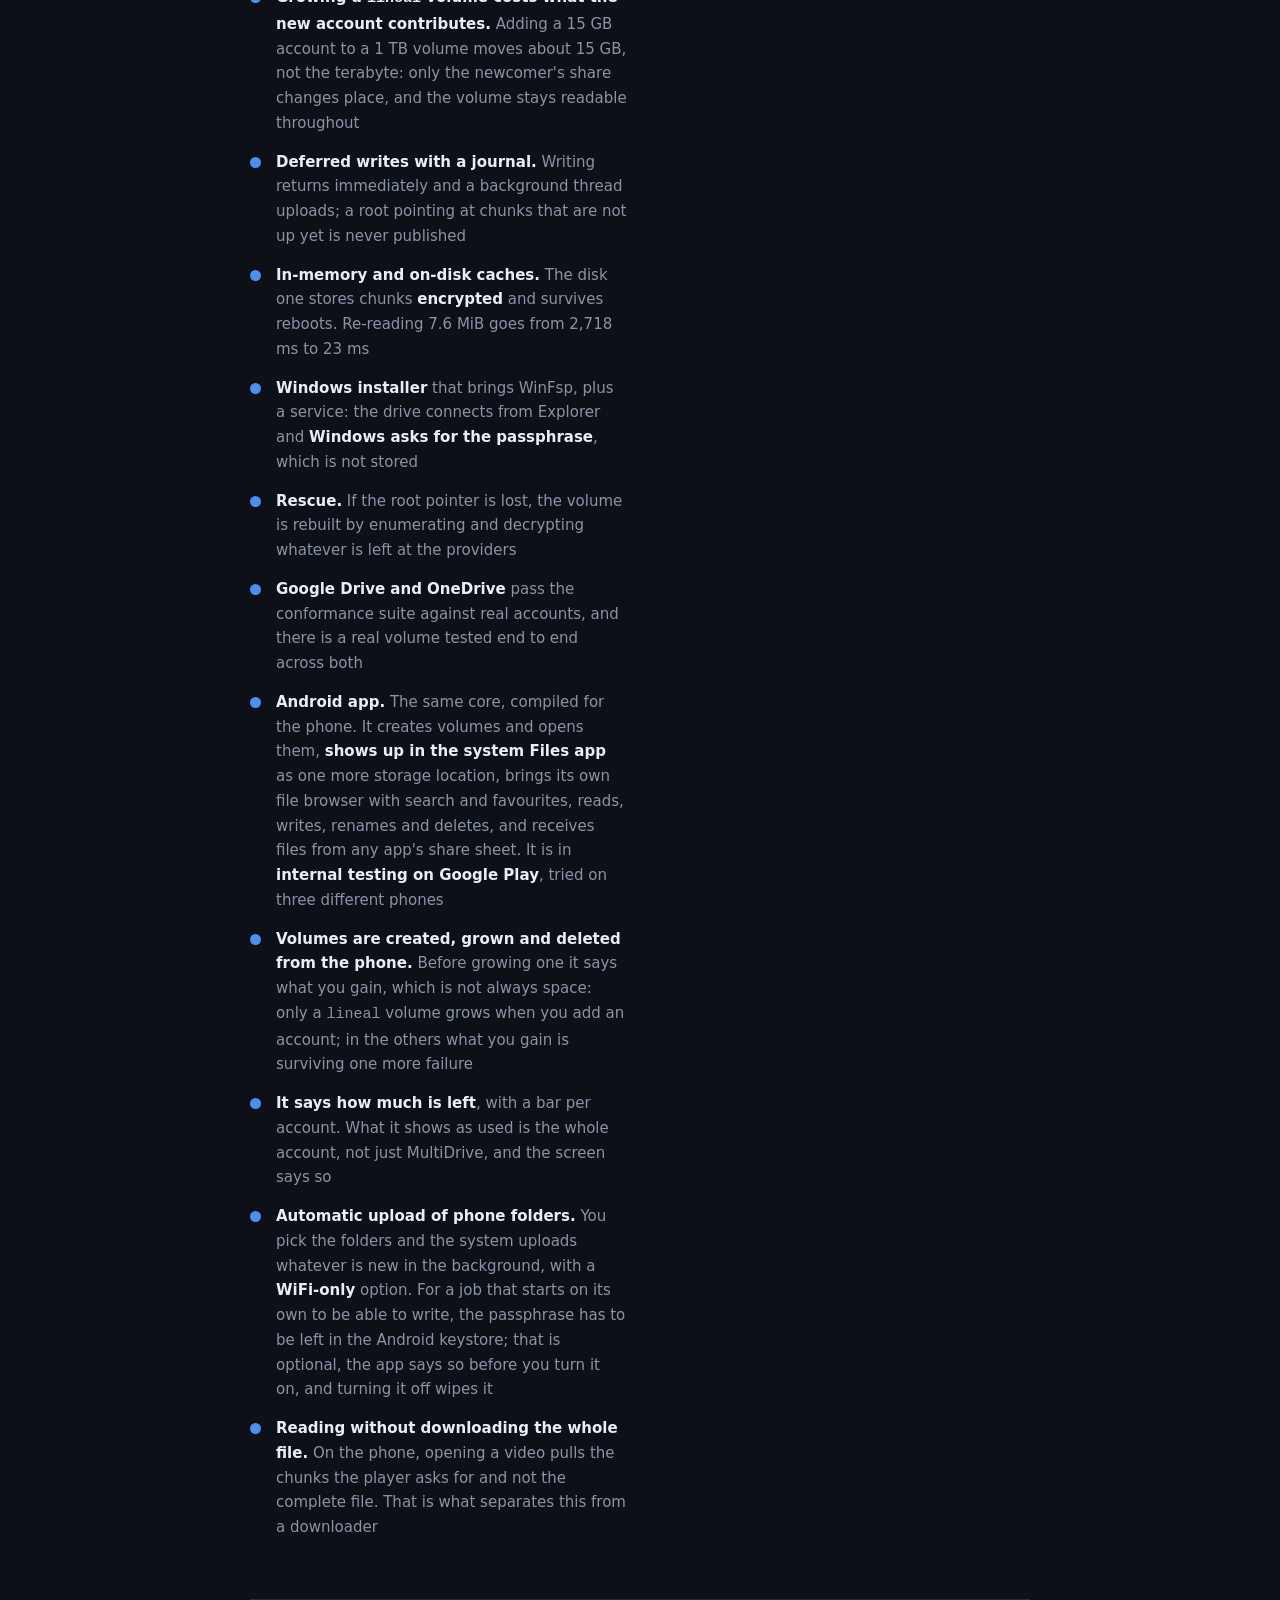
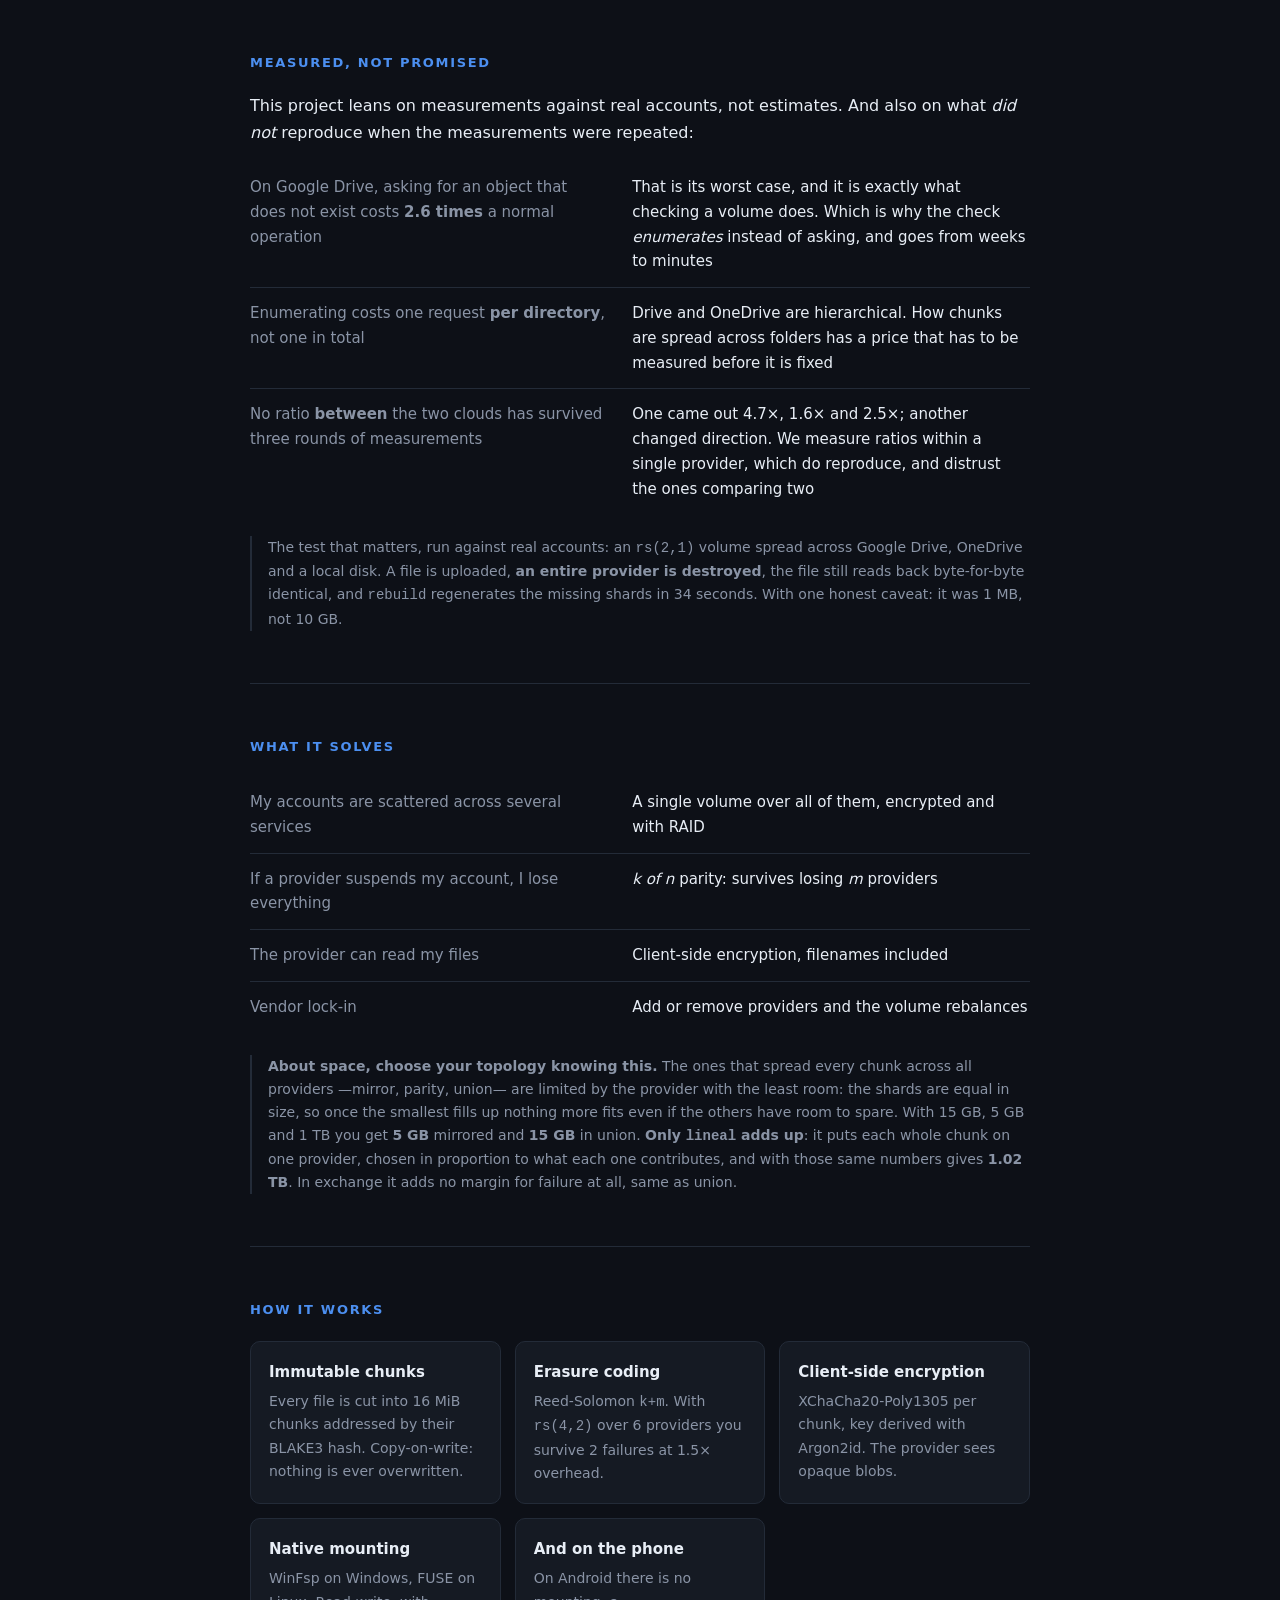
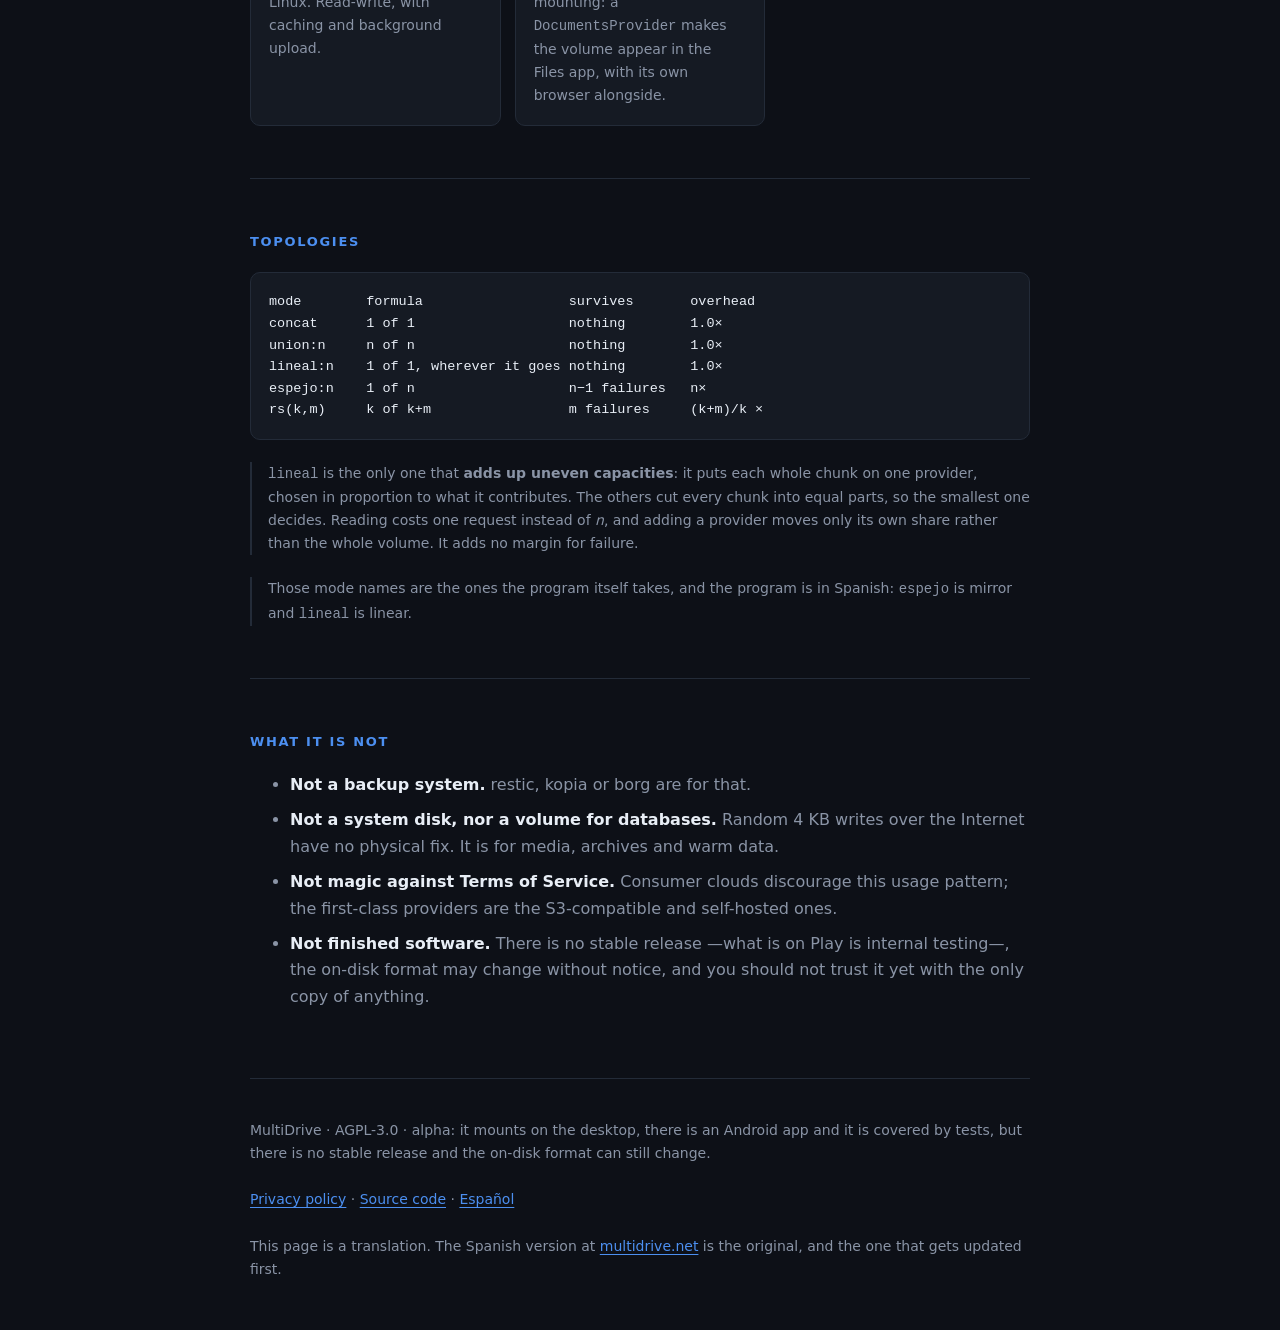
==== commit 312b6f69: "Ya no es pre-alfa: alfa, y capturas de verdad del movil Dos cosas que iban juntas porque la etiqueta" ====
--- a/site/en/index.html
+++ b/site/en/index.html
@@ -4,7 +4,7 @@
 <meta charset="utf-8">
 <meta name="viewport" content="width=device-width, initial-scale=1, viewport-fit=cover">
 <title>MultiDrive — one drive, many clouds</title>
-<meta name="description" content="MultiDrive aggregates several cloud storage services into a single volume with RAID-like semantics and zero-knowledge encryption. It mounts as a drive on Windows and Linux, and on Android it shows up in the Files app. Pre-alpha: the core works and is verified against real accounts.">
+<meta name="description" content="MultiDrive aggregates several cloud storage services into a single volume with RAID-like semantics and zero-knowledge encryption. It mounts as a drive on Windows and Linux, and on Android it shows up in the Files app. Alpha: the core works and is verified against real accounts.">
 <link rel="canonical" href="https://multidrive.net/en/">
 <link rel="alternate" hreflang="es" href="https://multidrive.net/">
 <link rel="alternate" hreflang="en" href="https://multidrive.net/en/">
@@ -70,6 +70,15 @@
 .spot{background:var(--panel);border:1px solid var(--line);border-radius:10px;
   overflow:hidden;line-height:0}
 .spot video{display:block;width:100%;height:auto;aspect-ratio:16/9;background:#000}
+
+/* Las capturas del movil. Una rejilla que cabe a lo ancho y que en un telefono se queda en
+   una sola columna: cuatro pantallas de movil en fila, dentro de un movil, no se leen. */
+.capturas{display:grid;gap:18px;grid-template-columns:repeat(auto-fit,minmax(200px,1fr));
+  margin-top:18px}
+.capturas figure{margin:0}
+.capturas img{display:block;width:100%;height:auto;border:1px solid var(--line);
+  border-radius:10px;background:var(--panel)}
+.capturas figcaption{color:var(--muted);font-size:14px;line-height:1.5;margin-top:8px}
 footer{padding:40px 0 64px;color:var(--muted);font-size:14px}
 
 /* El corro de proveedores. En pantalla ancha van en circulo alrededor del logotipo; por
@@ -122,7 +131,7 @@
 
 <header>
   <div class="arriba">
-    <div class="badge">Pre-alpha · it already mounts</div>
+    <div class="badge">Alpha · it already mounts</div>
     <p class="idioma"><a href="/">Español</a> · <b>English</b></p>
   </div>
   <div class="logotipo">
@@ -165,6 +174,38 @@
   itself either: until you hit play, only the file's header travels, not the video. And if
   you'd rather read, everything below is written out in more detail than fits in half a
   minute.</p>
+</section>
+
+<section id="screenshots">
+  <h2>On the phone</h2>
+  <p>Real screenshots, taken on a handset running the published build. Not mocked up and not
+  retouched: what you see there is what you get.</p>
+  <div class="capturas">
+    <figure>
+      <img src="/capturas/principal.png" width="1080" height="2460" loading="lazy"
+           alt="MultiDrive's main screen with the volume open, two Google Drive accounts and a
+                space bar for each one.">
+      <figcaption>The volume open, with what is left on each account.</figcaption>
+    </figure>
+    <figure>
+      <img src="/capturas/topologia.png" width="1080" height="2460" loading="lazy"
+           alt="Choosing a layout: espejo:2, lineal:2 and union:2, each with how many failures
+                it survives and how much space it gives.">
+      <figcaption>You pick the layout when you create it, and each cost is spelled out.</figcaption>
+    </figure>
+    <figure>
+      <img src="/capturas/archivos.png" width="1080" height="2460" loading="lazy"
+           alt="MultiDrive's file browser showing three folders: Documentos, Fotos and
+                Respaldo.">
+      <figcaption>Your files, from here or from the system's Files app.</figcaption>
+    </figure>
+    <figure>
+      <img src="/capturas/ampliar.png" width="1080" height="2460" loading="lazy"
+           alt="The grow-the-volume screen, with buttons to connect Google Drive and
+                OneDrive.">
+      <figcaption>Accounts can be added later, without rebuilding it.</figcaption>
+    </figure>
+  </div>
 </section>
 
 <section>
@@ -385,7 +426,7 @@
 
 <footer>
   <div class="wrap" style="padding:0">
-    MultiDrive · AGPL-3.0 · pre-alpha: it mounts on the desktop, there is an Android app and it
+    MultiDrive · AGPL-3.0 · alpha: it mounts on the desktop, there is an Android app and it
     is covered by tests, but there is no stable release and the on-disk format can still change.
     <br><br>
     <a href="/en/privacidad.html" style="color:var(--accent)">Privacy policy</a>
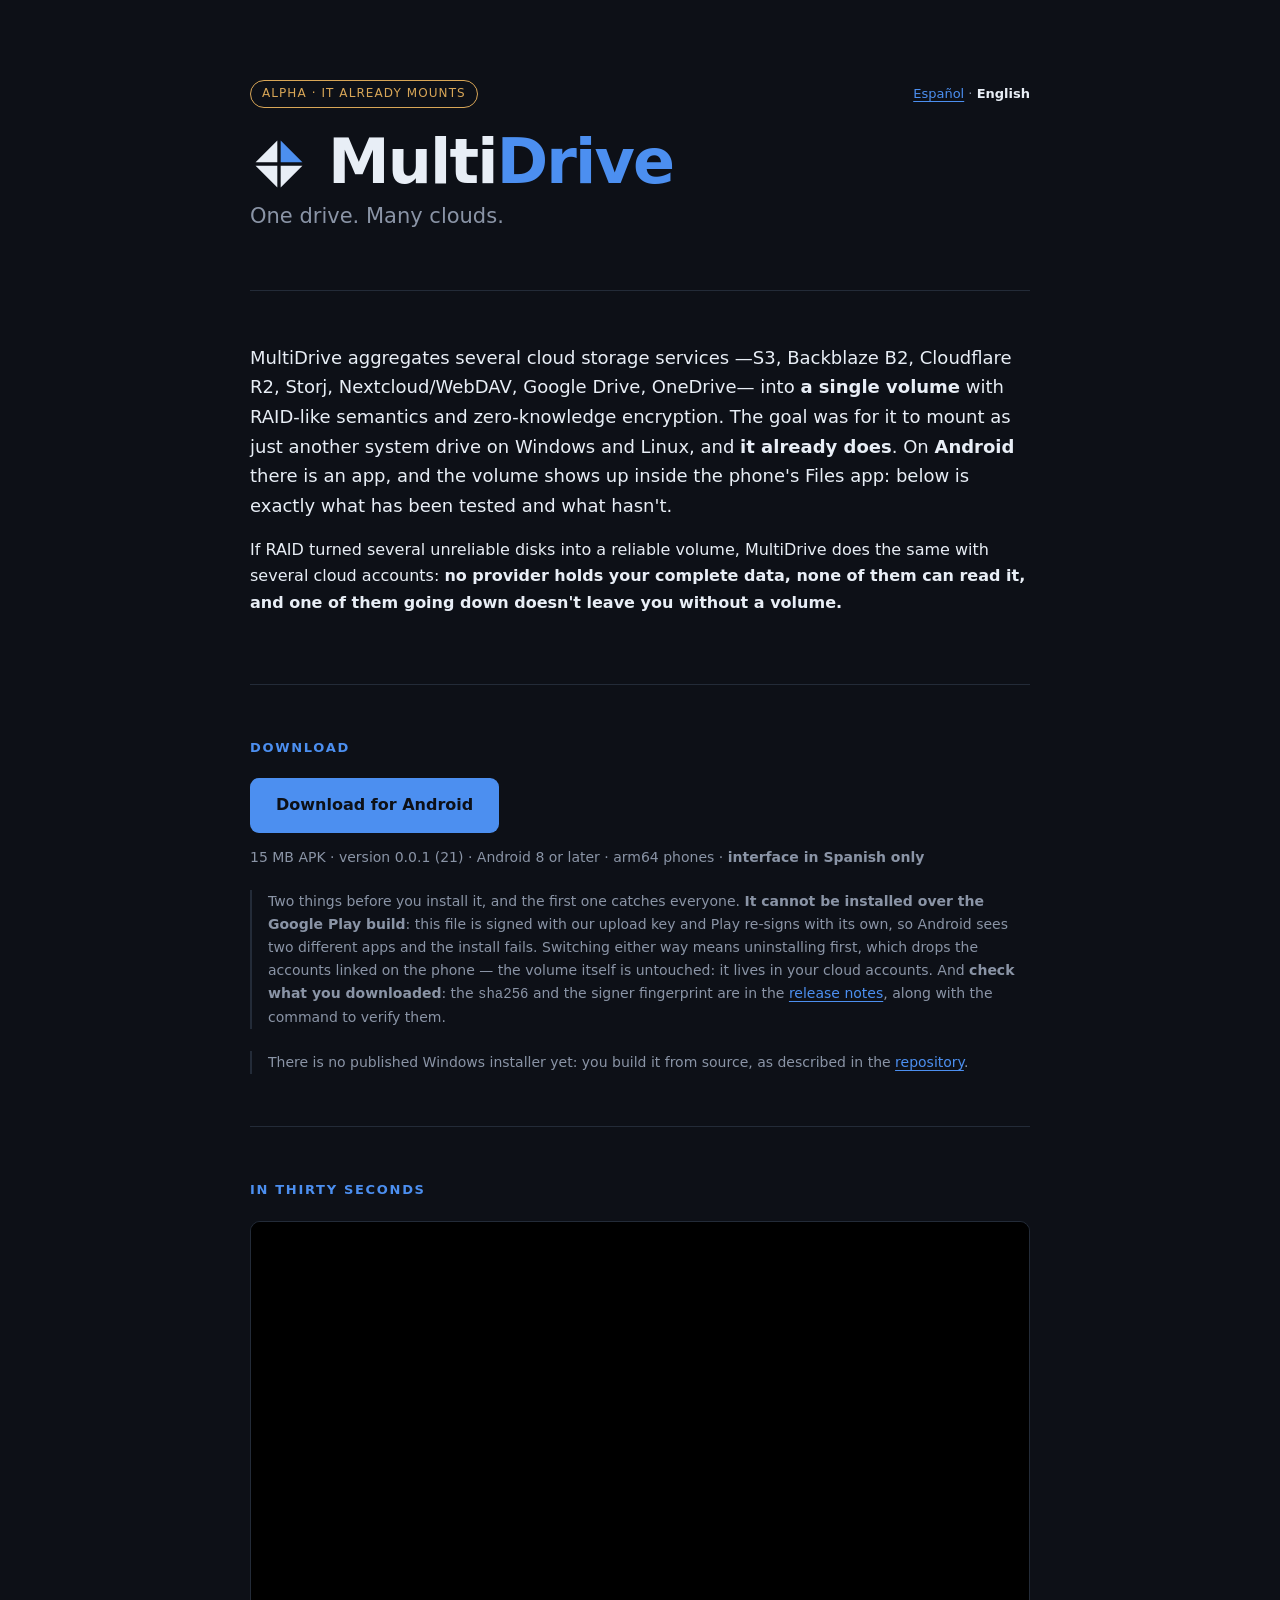
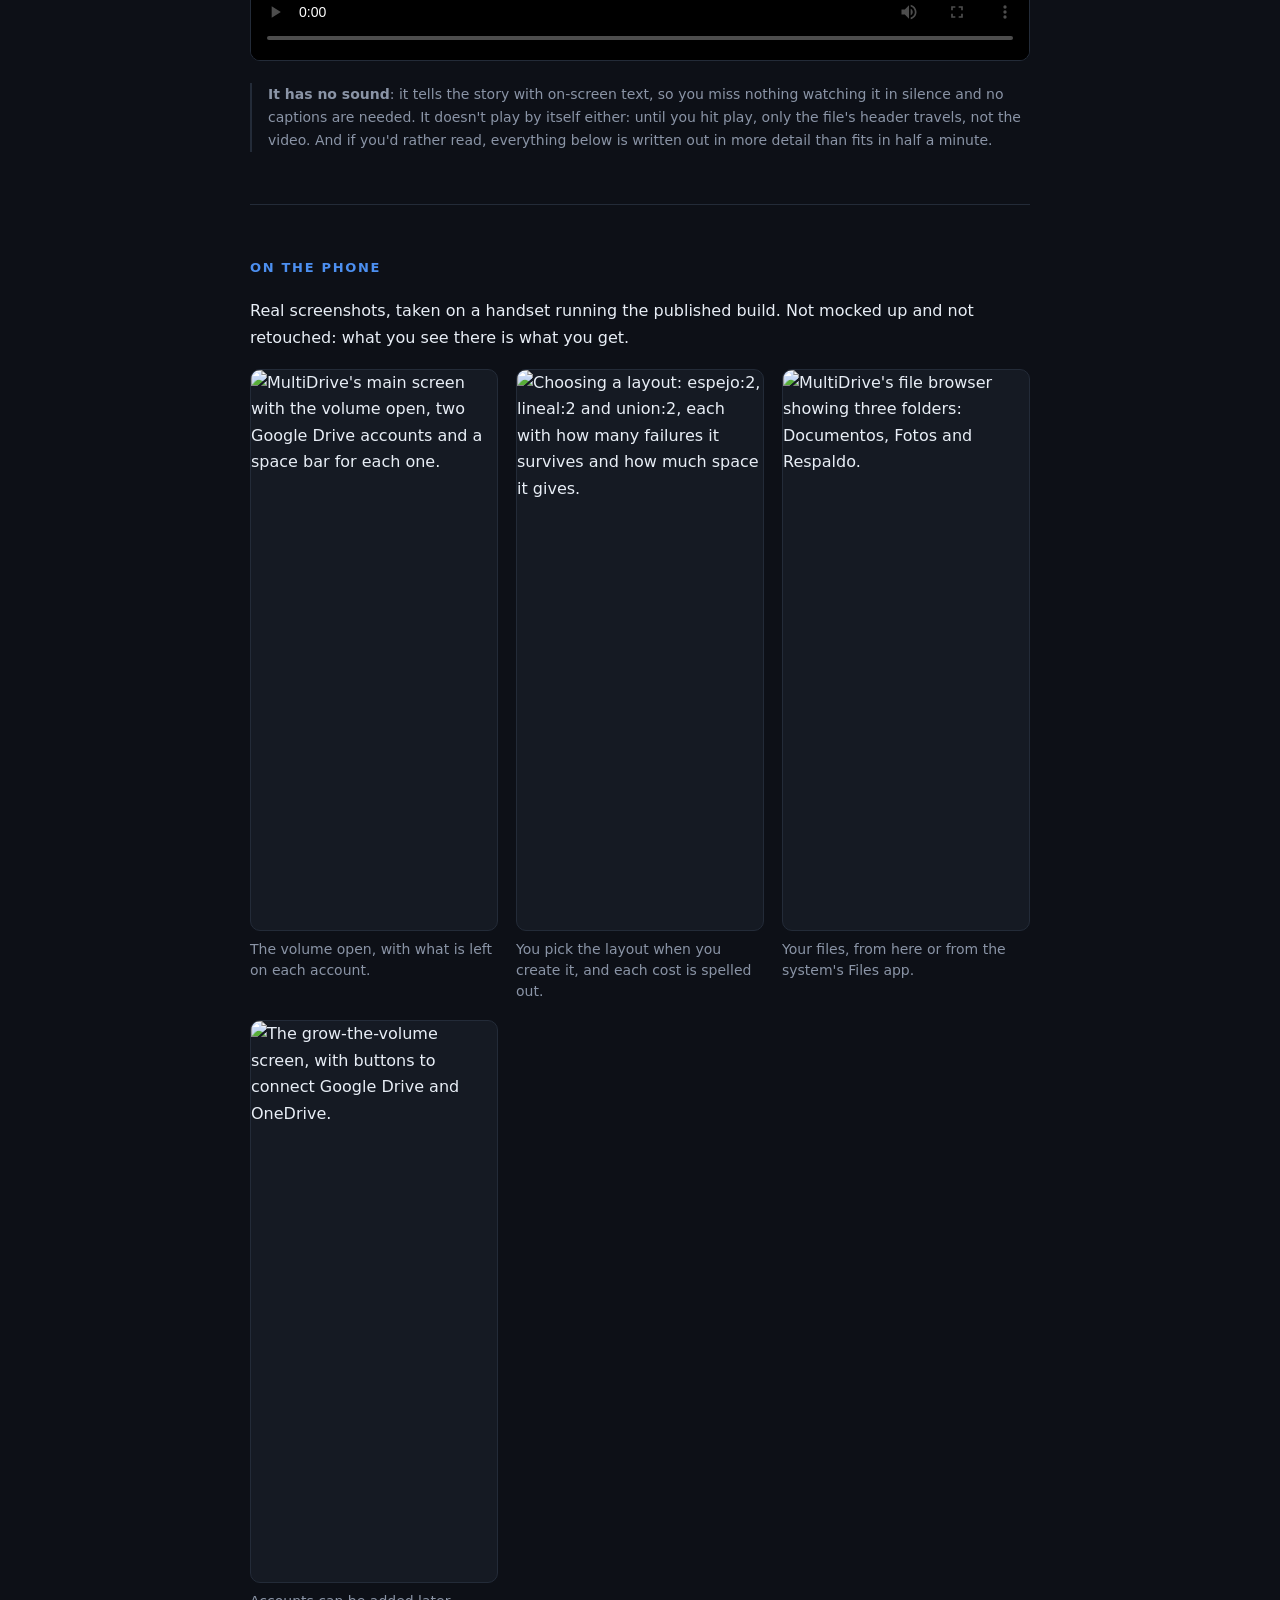
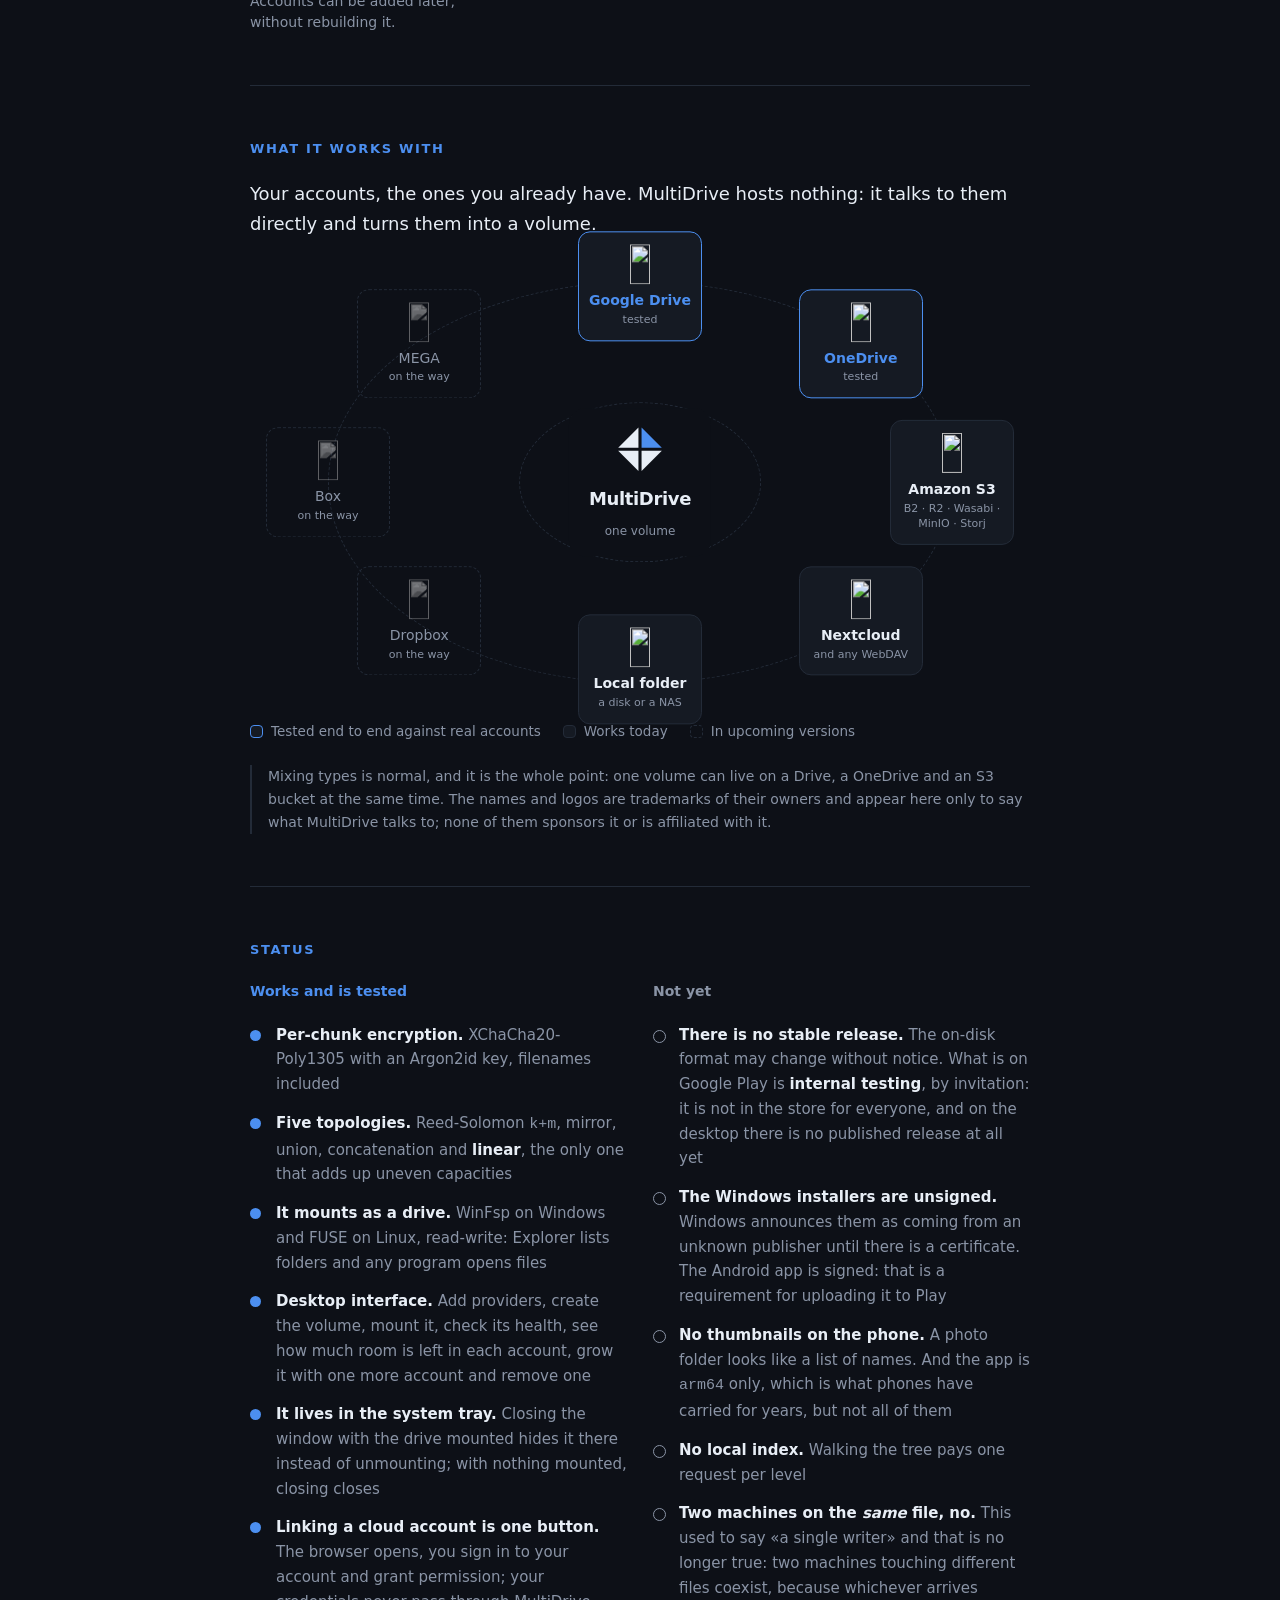
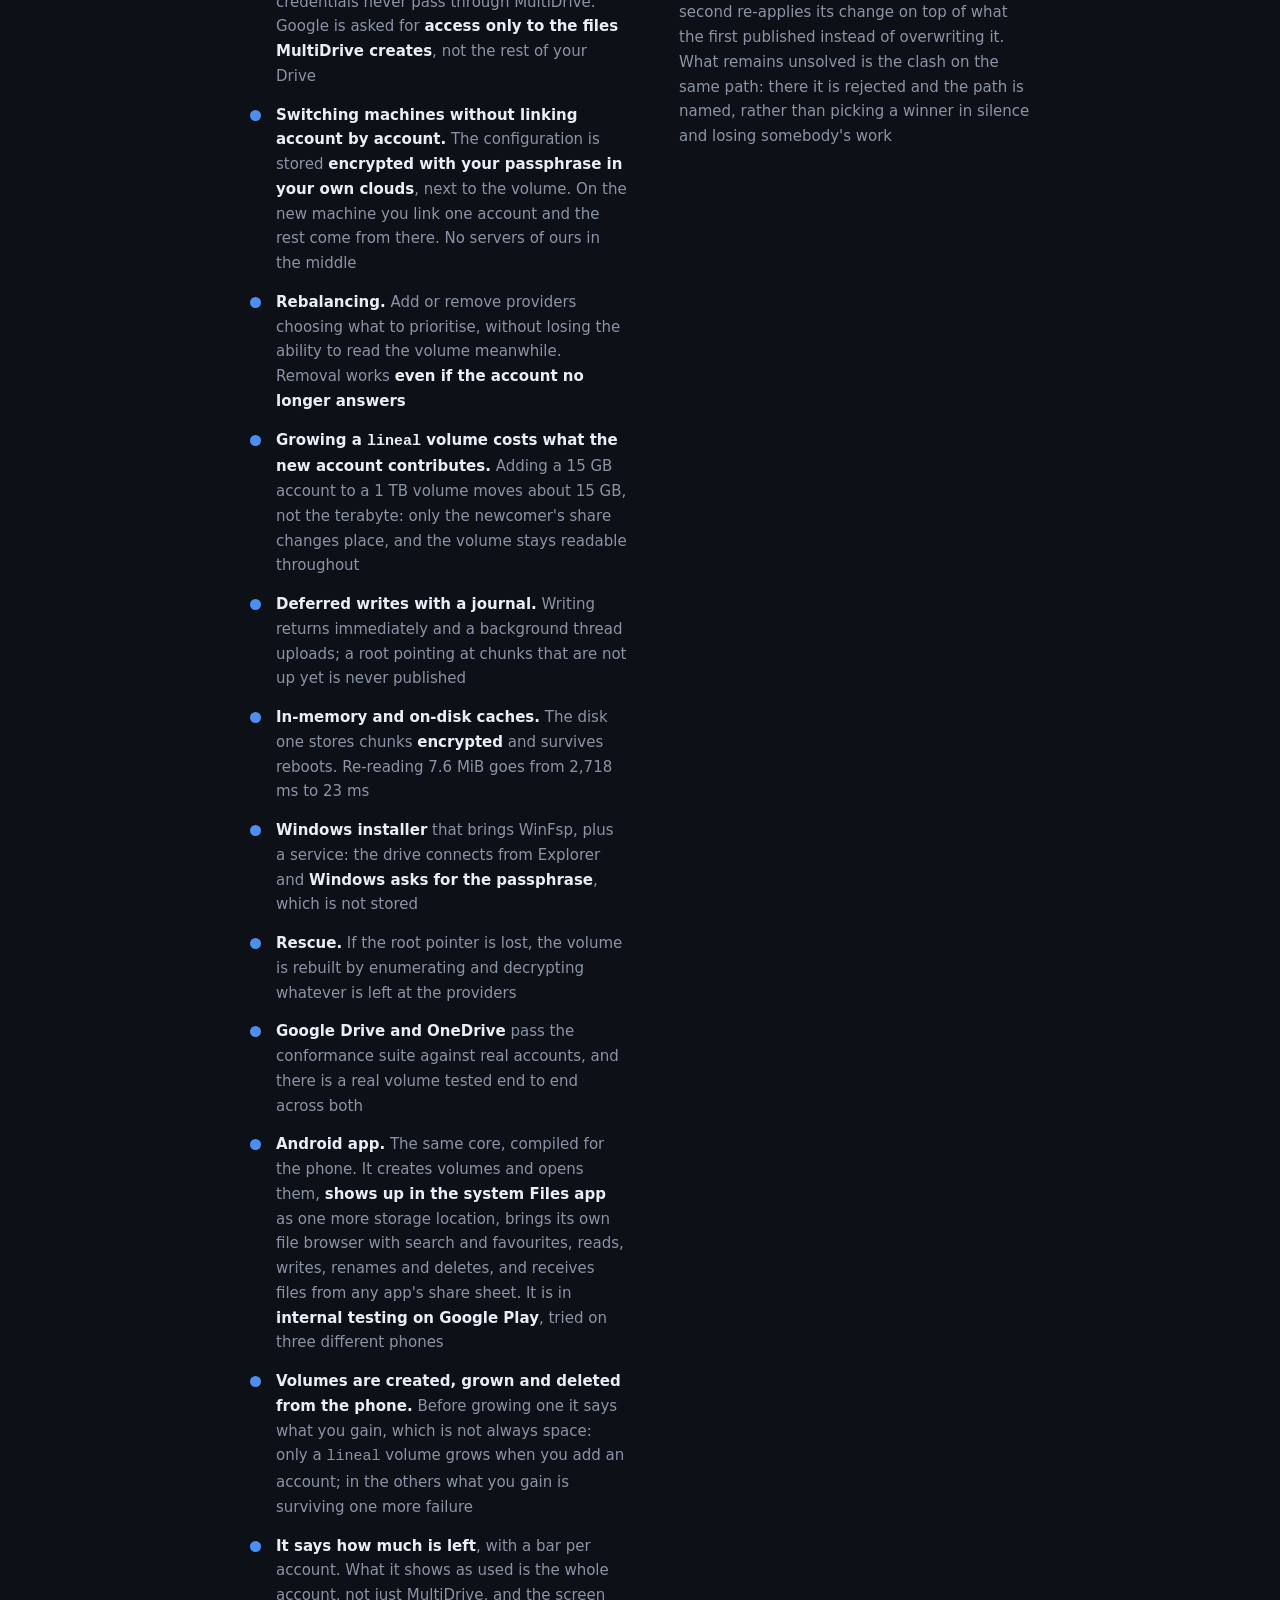
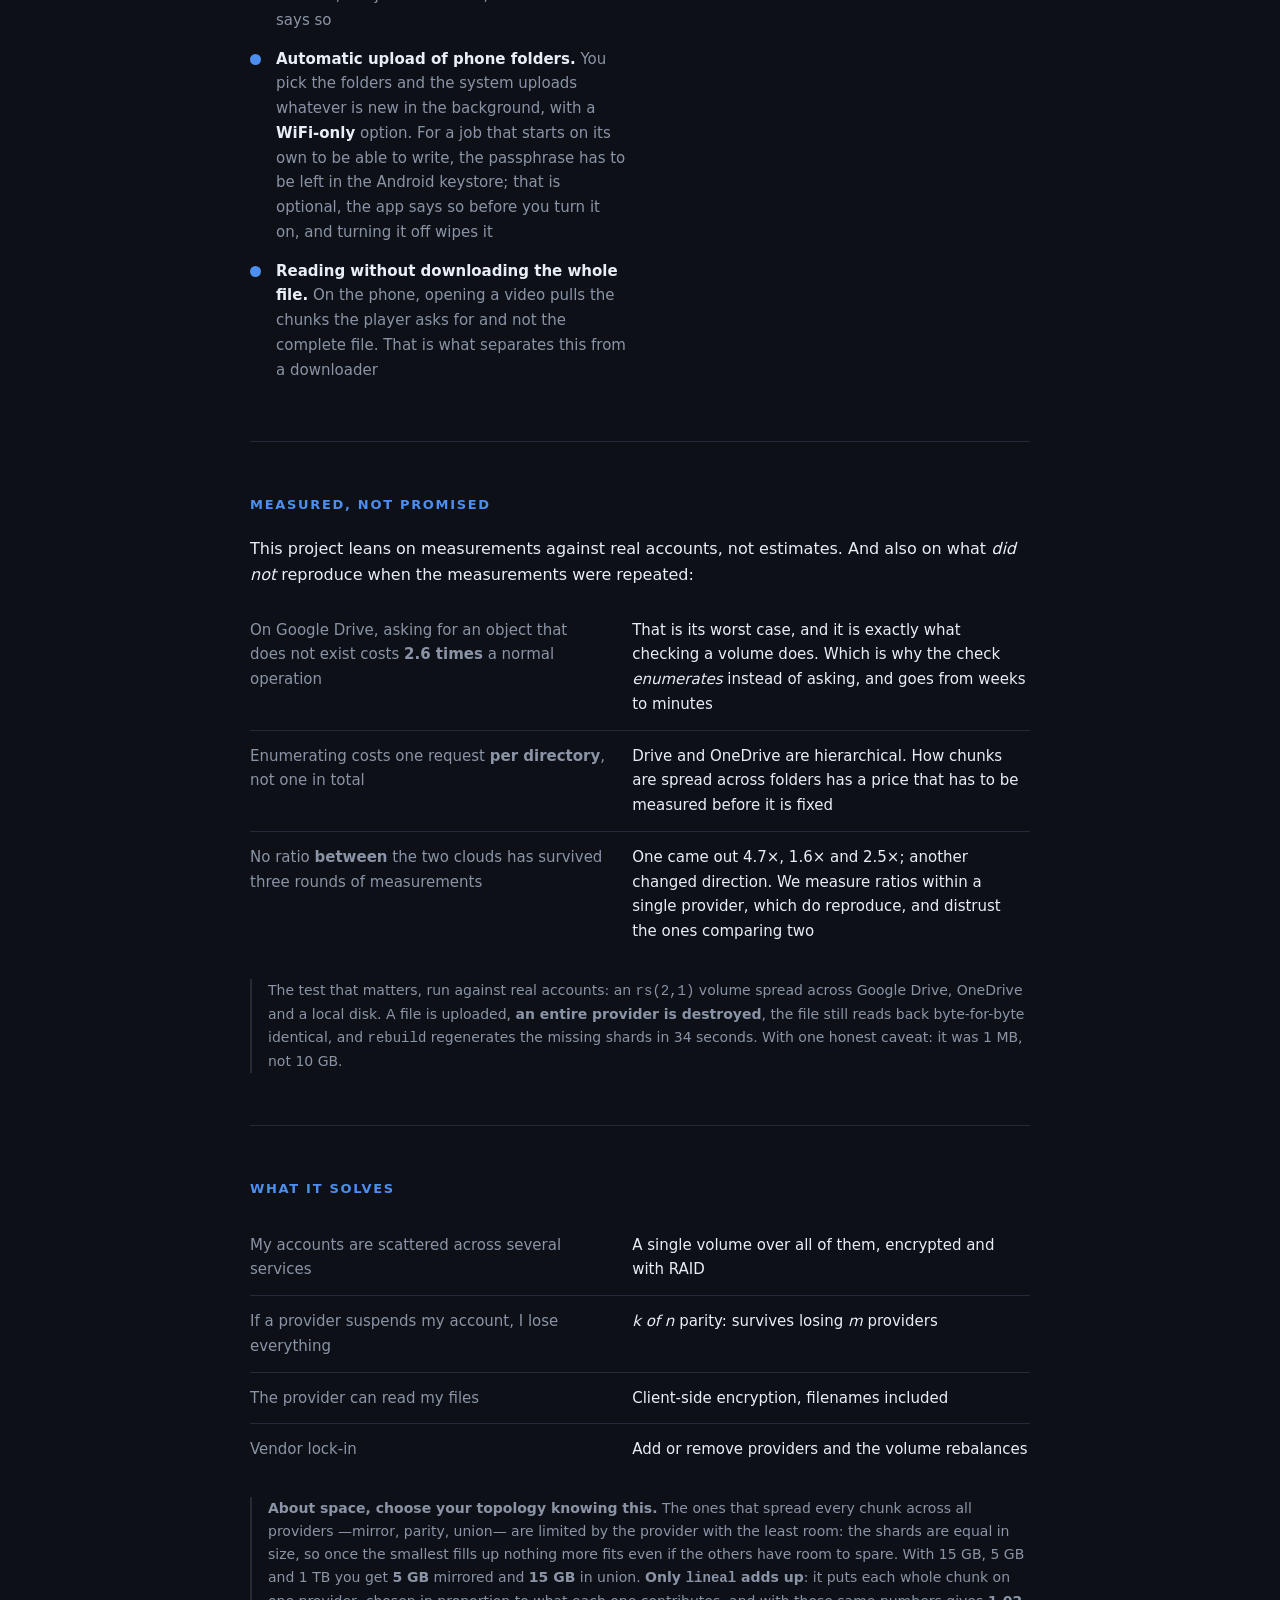
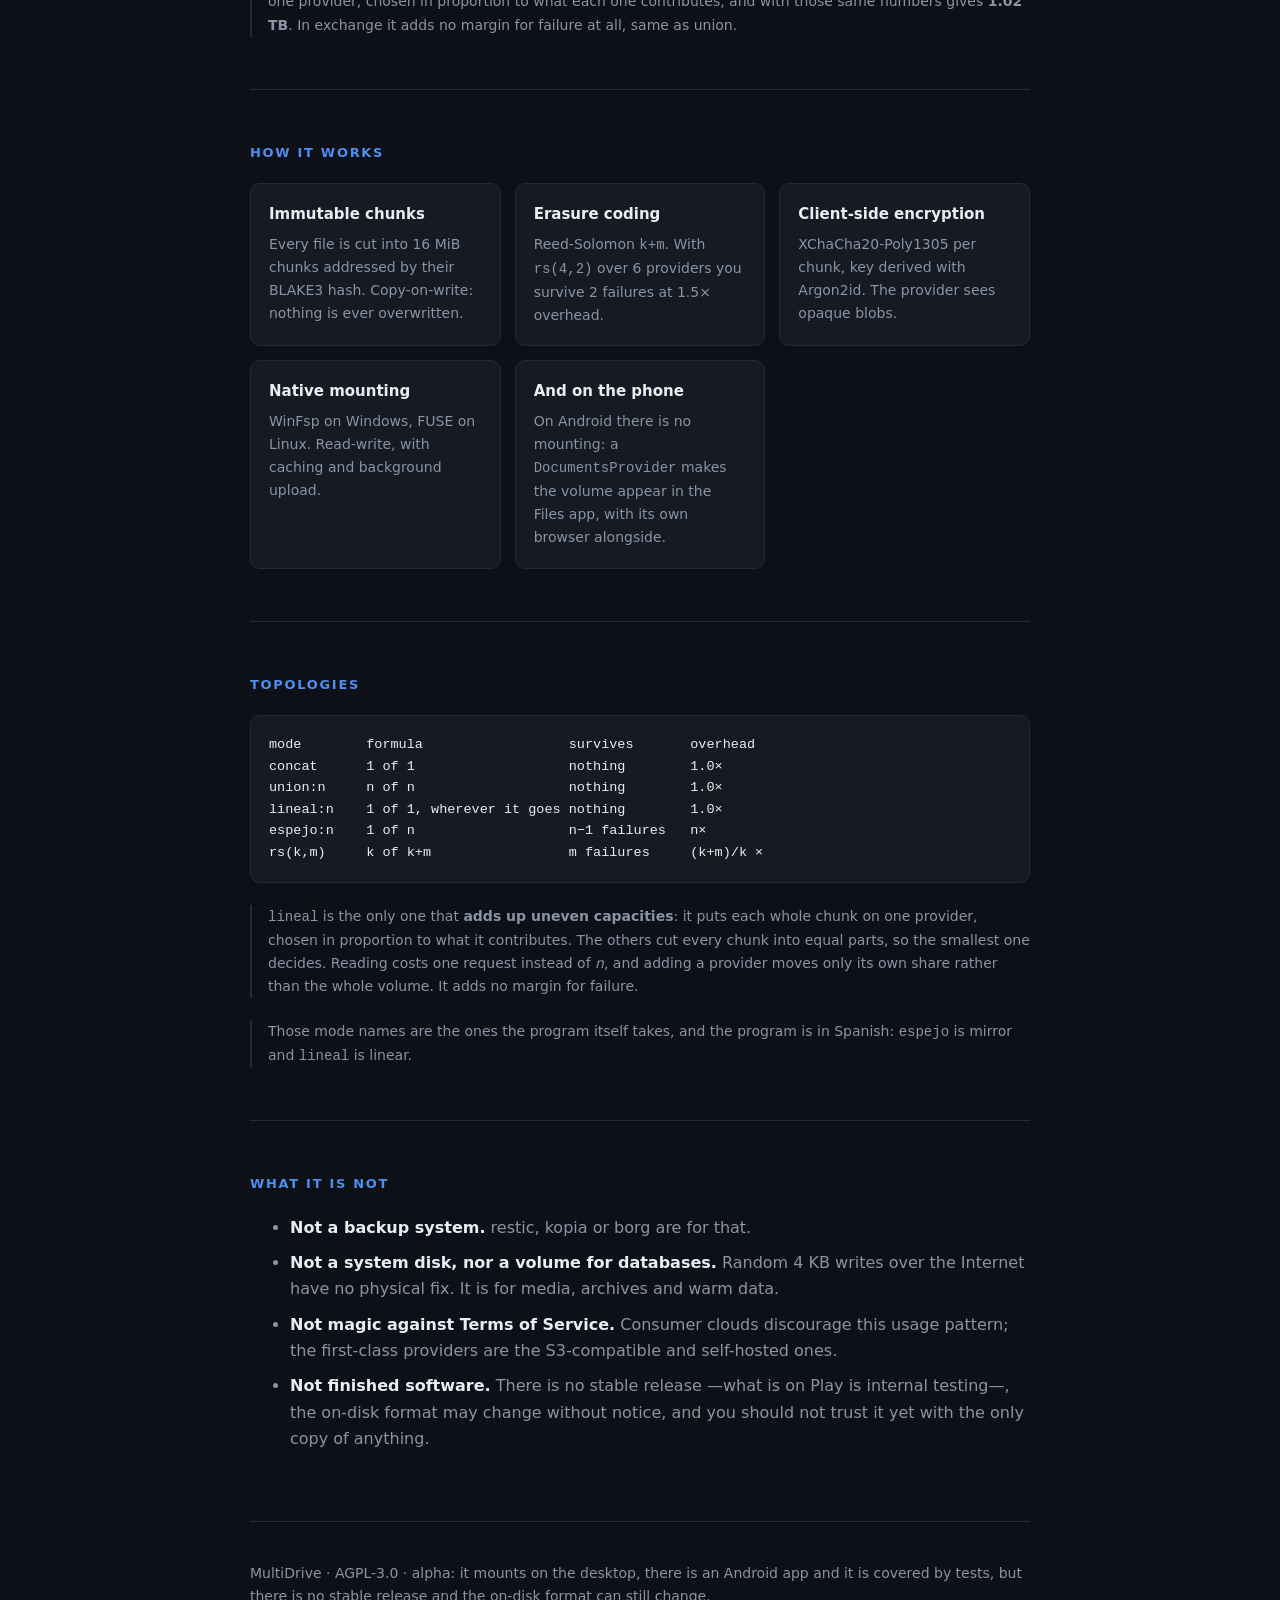
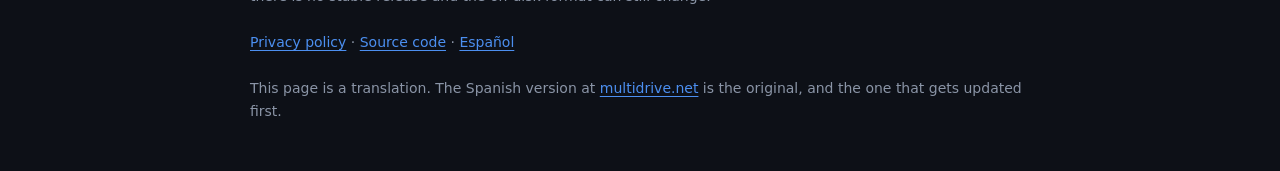
==== commit a9d4fd4d: "El APK se puede descargar, desde la pagina y desde el repositorio Hasta ahora la unica manera de ten" ====
--- a/site/en/index.html
+++ b/site/en/index.html
@@ -79,6 +79,15 @@
 .capturas img{display:block;width:100%;height:auto;border:1px solid var(--line);
   border-radius:10px;background:var(--panel)}
 .capturas figcaption{color:var(--muted);font-size:14px;line-height:1.5;margin-top:8px}
+
+/* La descarga. El boton y su letra pequena van en la misma linea mientras quepan, y se
+   apilan cuando no: en un movil, un boton al lado de tres lineas de texto deja las dos cosas
+   estrechas. */
+.descarga{display:flex;flex-wrap:wrap;align-items:center;gap:14px;margin:18px 0 14px}
+.boton{display:inline-block;background:var(--accent);color:#0d1017;text-decoration:none;
+  font-weight:700;padding:14px 26px;border-radius:9px;white-space:nowrap}
+.boton:hover,.boton:focus-visible{background:var(--accent-suave)}
+.letra-pequena{color:var(--muted);font-size:14px;line-height:1.5}
 footer{padding:40px 0 64px;color:var(--muted);font-size:14px}
 
 /* El corro de proveedores. En pantalla ancha van en circulo alrededor del logotipo; por
@@ -157,6 +166,29 @@
   <p>If RAID turned several unreliable disks into a reliable volume, MultiDrive does the same
   with several cloud accounts: <strong>no provider holds your complete data, none of them can
   read it, and one of them going down doesn't leave you without a volume.</strong></p>
+</section>
+
+<section id="download">
+  <h2>Download</h2>
+  <p class="descarga">
+    <a class="boton" rel="noopener"
+       href="https://github.com/lmoraperez/multidrive/releases/download/v0.0.1-21/multidrive-0.0.1-21-arm64.apk">
+      Download for Android</a>
+    <span class="letra-pequena">15 MB APK · version 0.0.1 (21) · Android 8 or later ·
+    arm64 phones · <strong>interface in Spanish only</strong></span>
+  </p>
+  <p class="nota">Two things before you install it, and the first one catches everyone.
+  <strong>It cannot be installed over the Google Play build</strong>: this file is signed with
+  our upload key and Play re-signs with its own, so Android sees two different apps and the
+  install fails. Switching either way means uninstalling first, which drops the accounts
+  linked on the phone — the volume itself is untouched: it lives in your cloud accounts. And
+  <strong>check what you downloaded</strong>: the <code>sha256</code> and the signer
+  fingerprint are in the <a rel="noopener"
+  href="https://github.com/lmoraperez/multidrive/releases/tag/v0.0.1-21">release notes</a>,
+  along with the command to verify them.</p>
+  <p class="nota">There is no published Windows installer yet: you build it from source, as
+  described in the <a rel="noopener"
+  href="https://github.com/lmoraperez/multidrive/blob/main/README.en.md#installing-on-windows">repository</a>.</p>
 </section>
 
 <section id="spot">
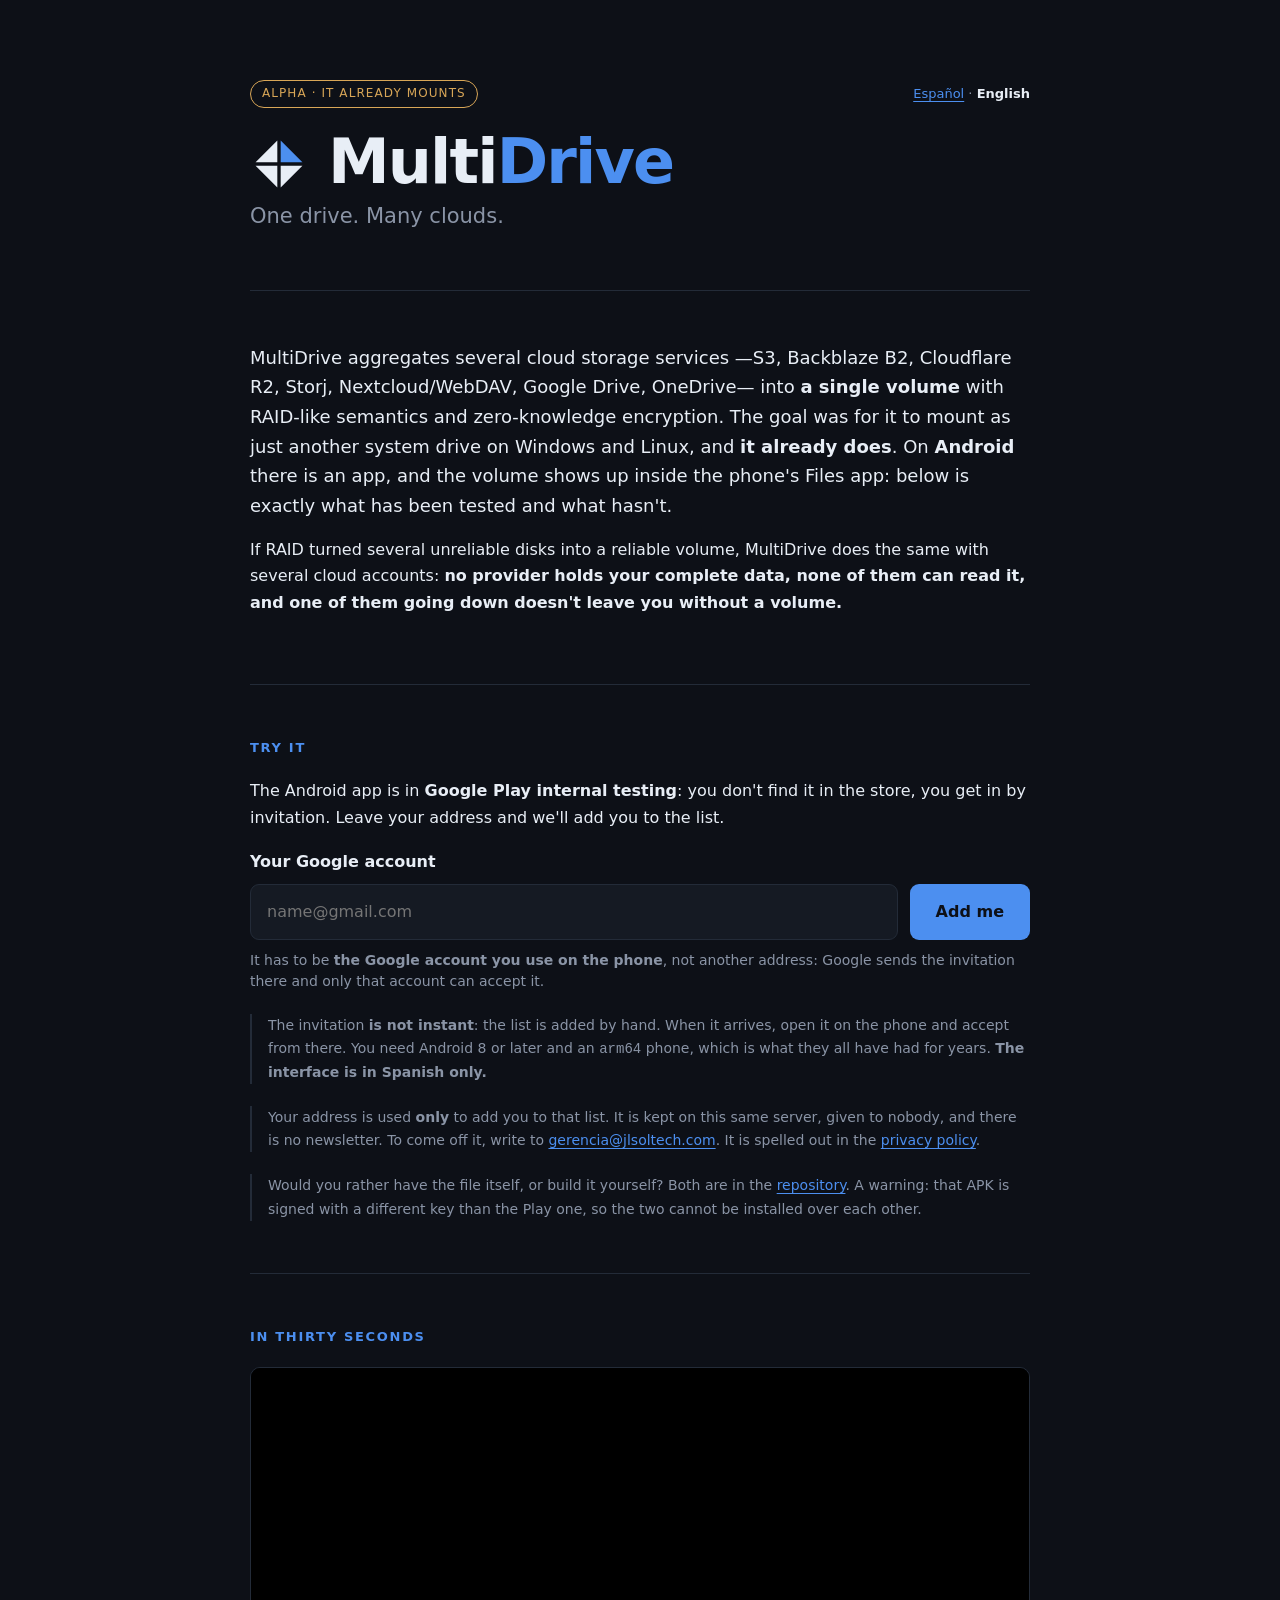
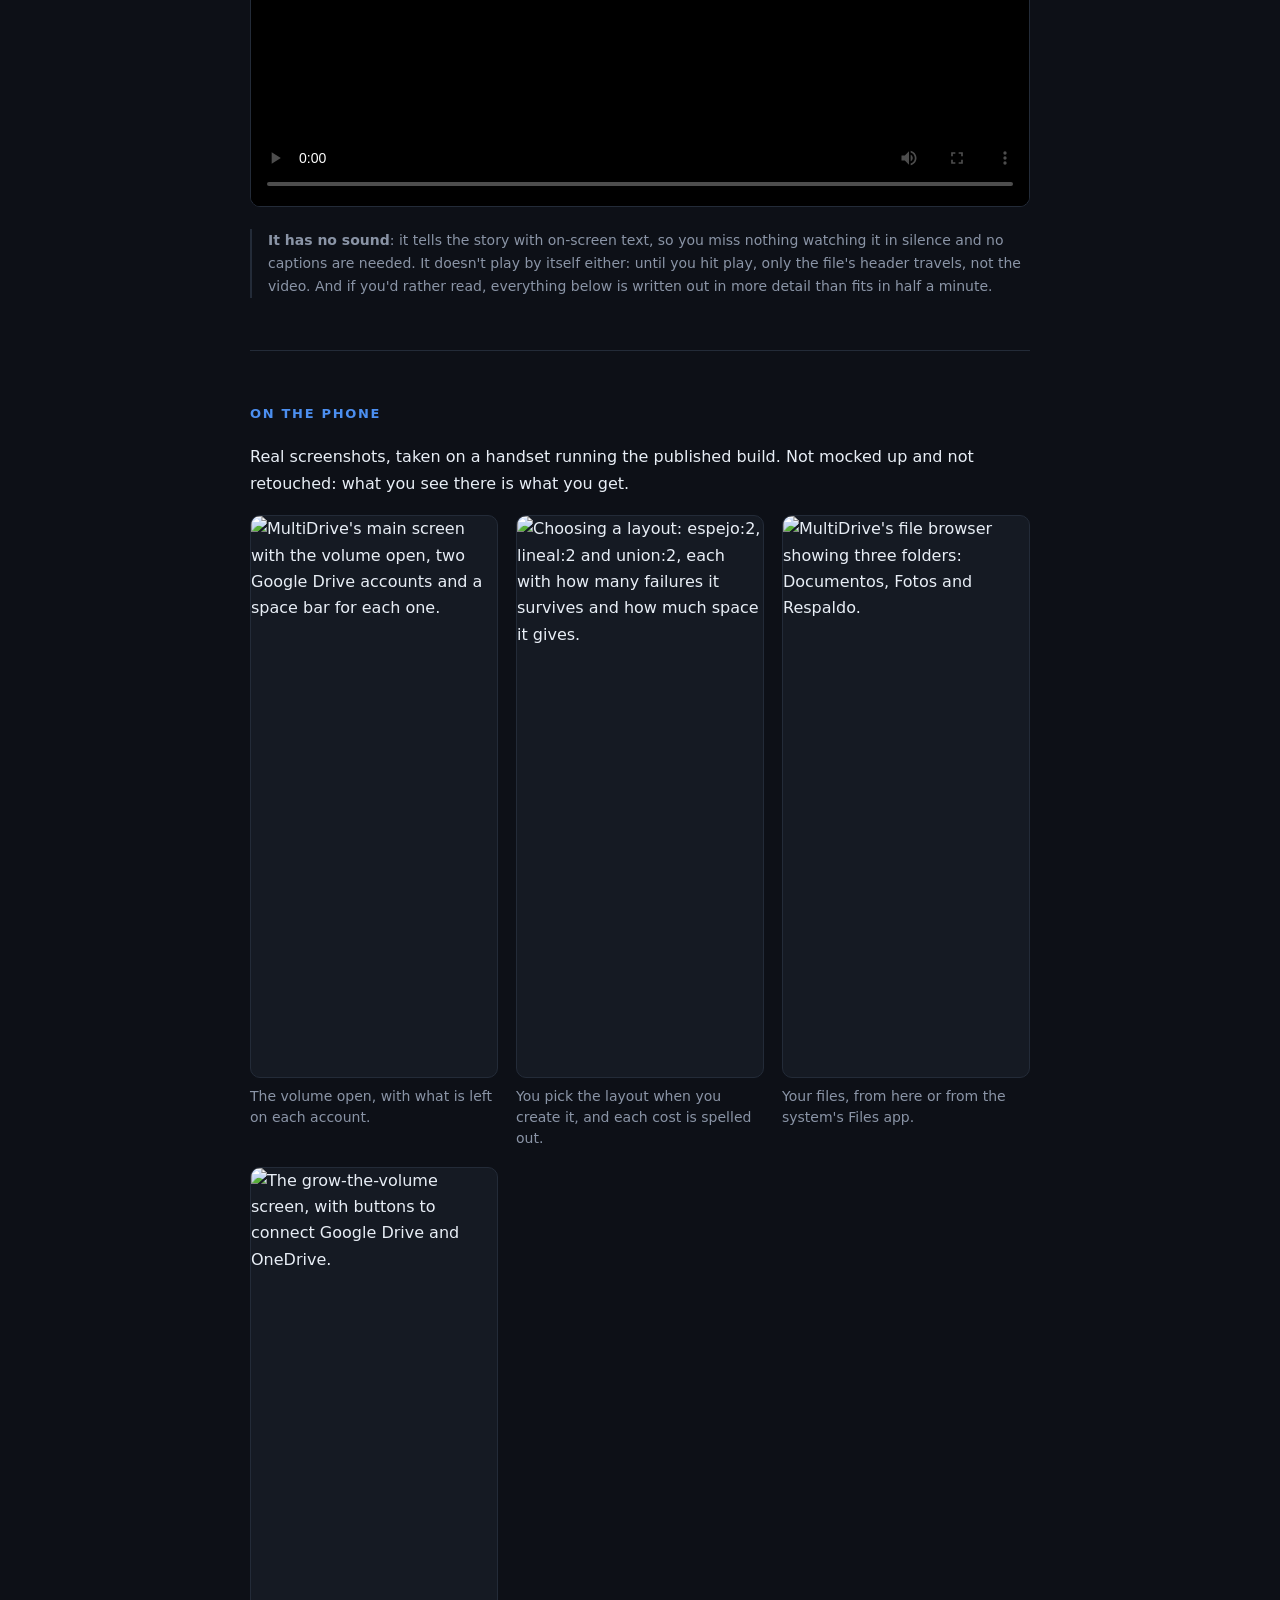
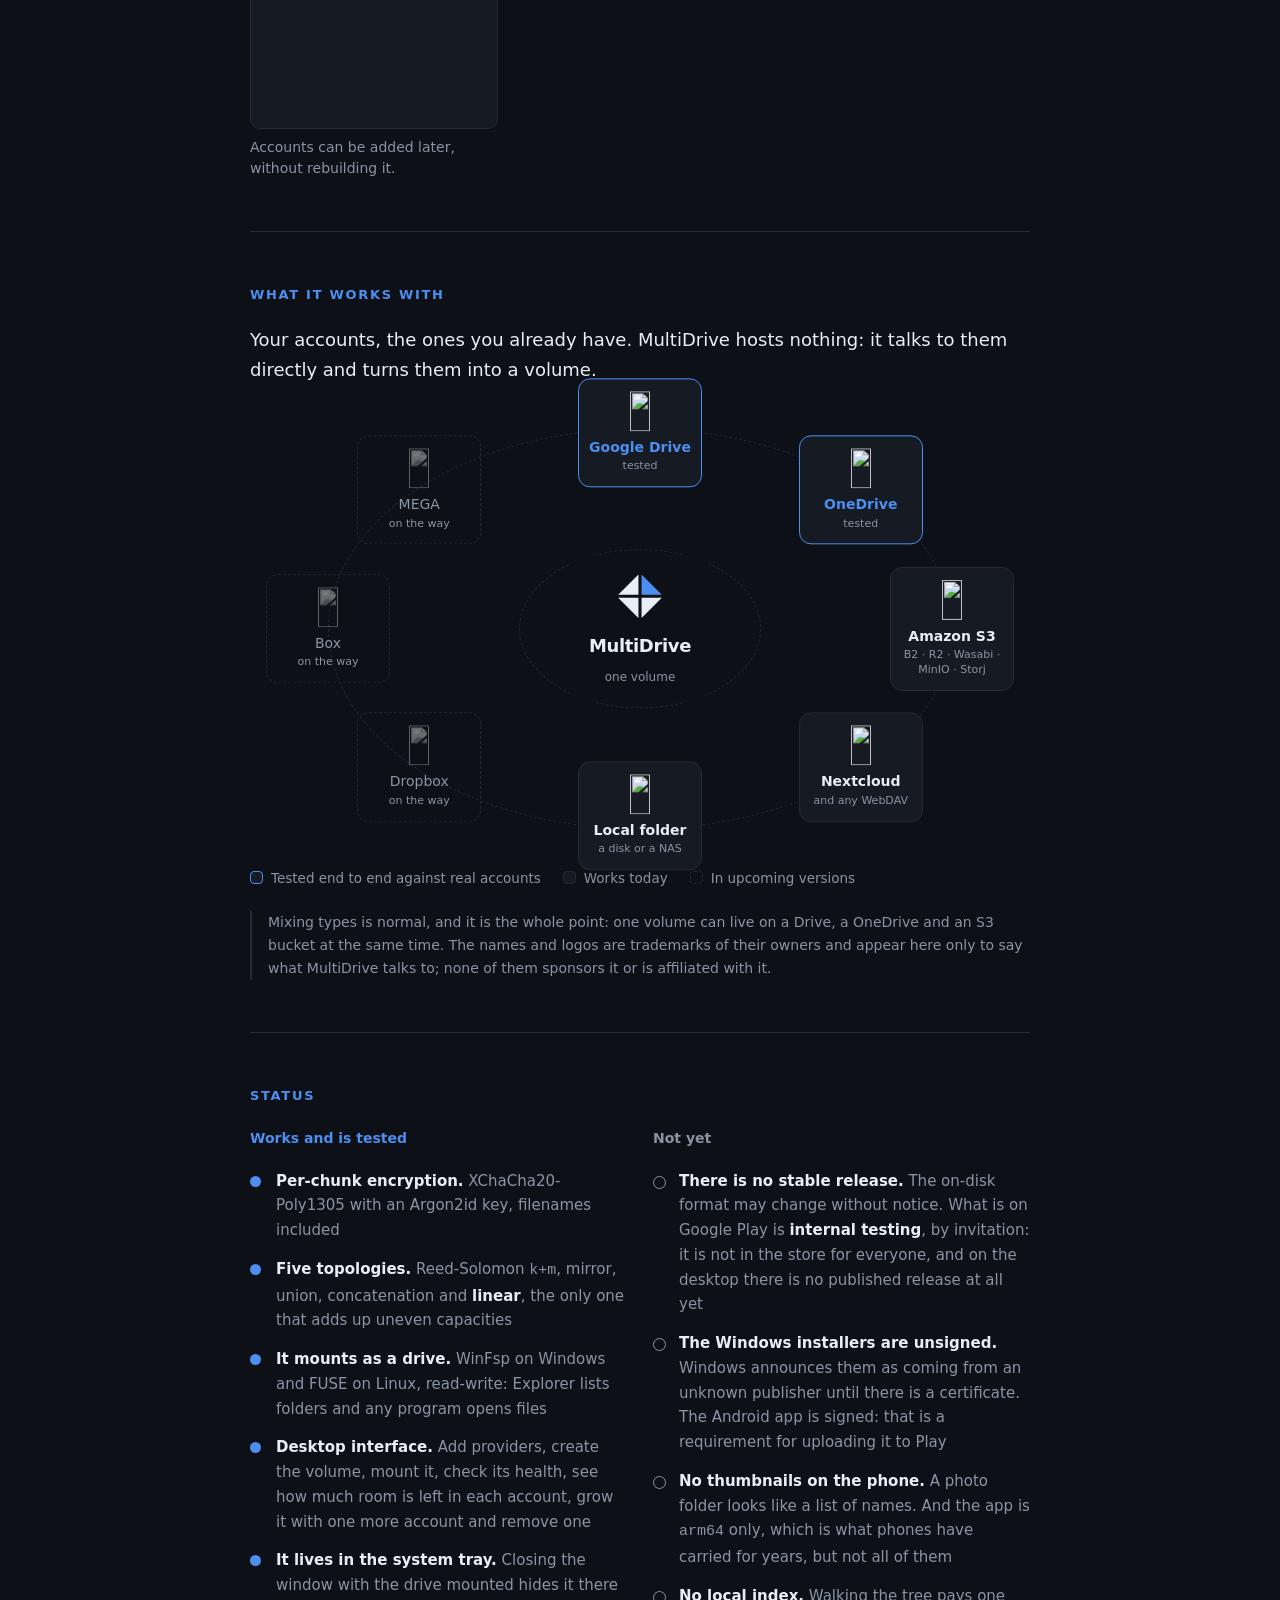
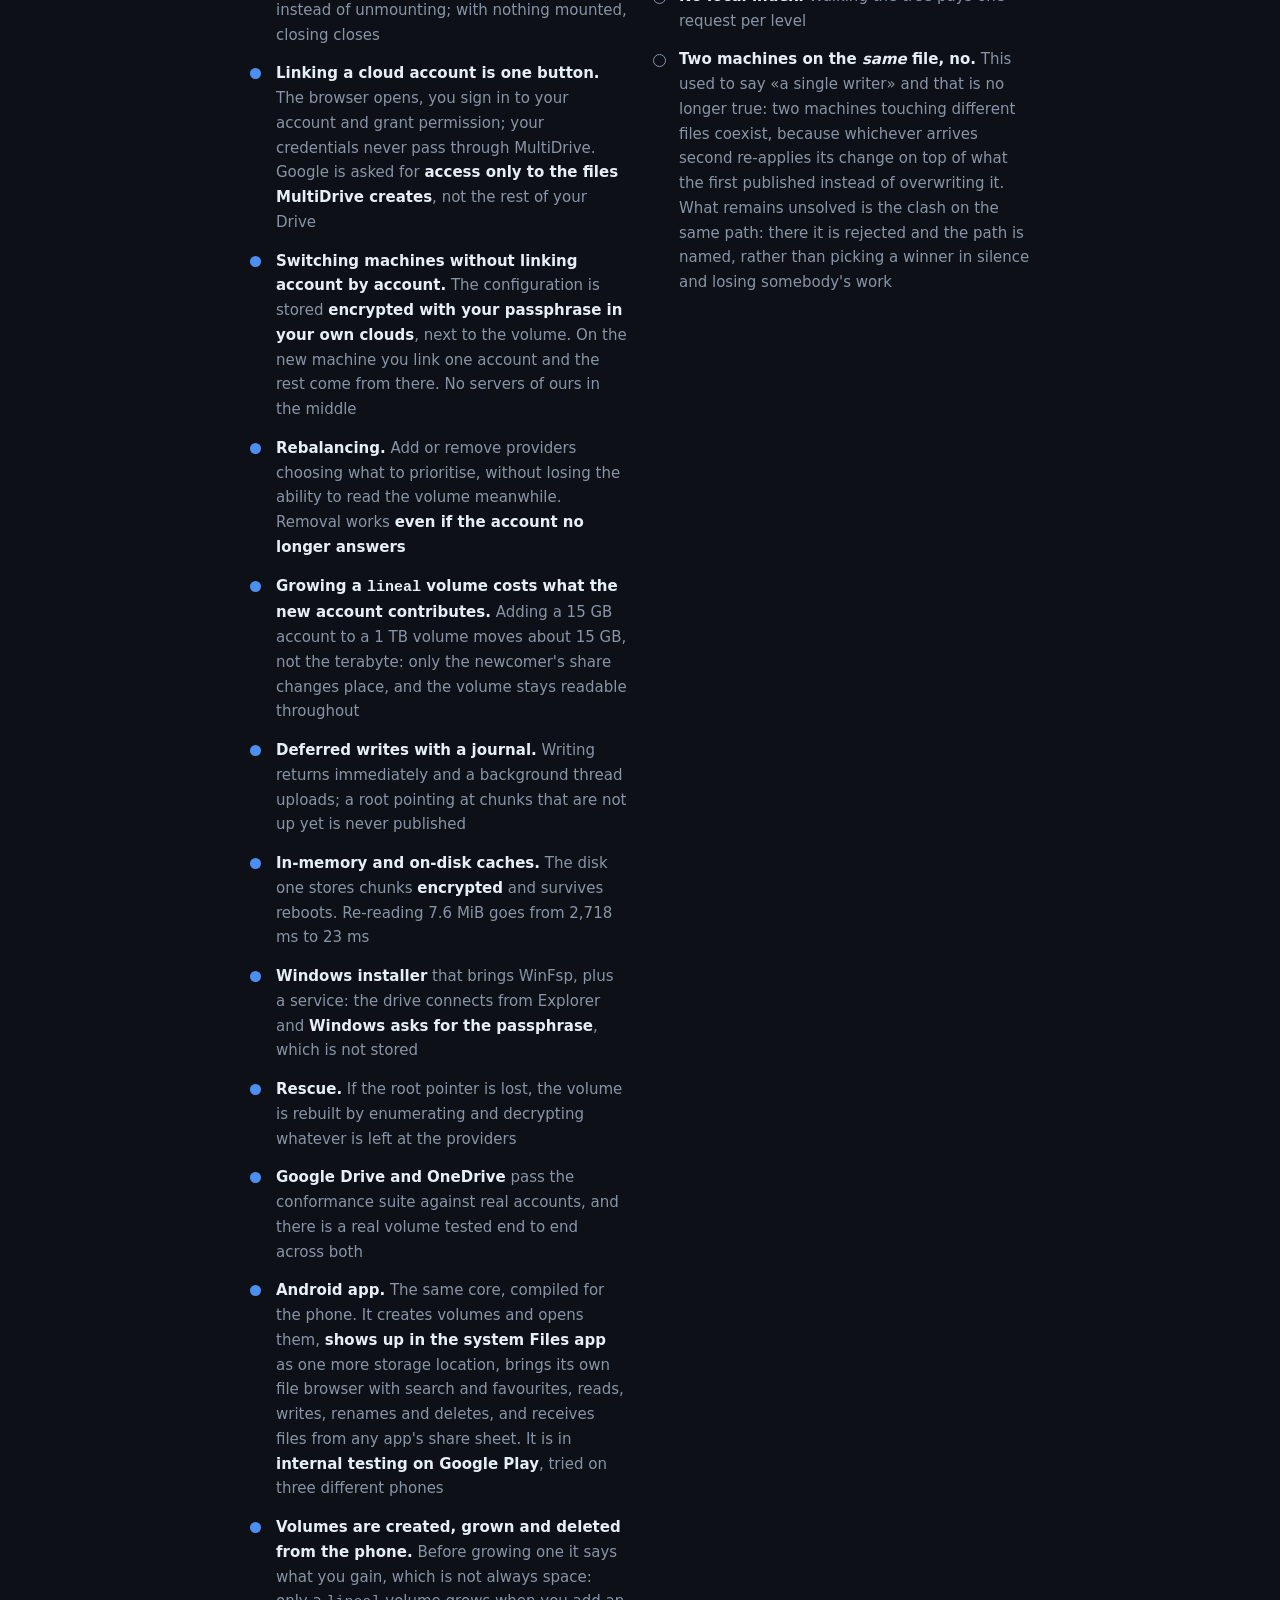
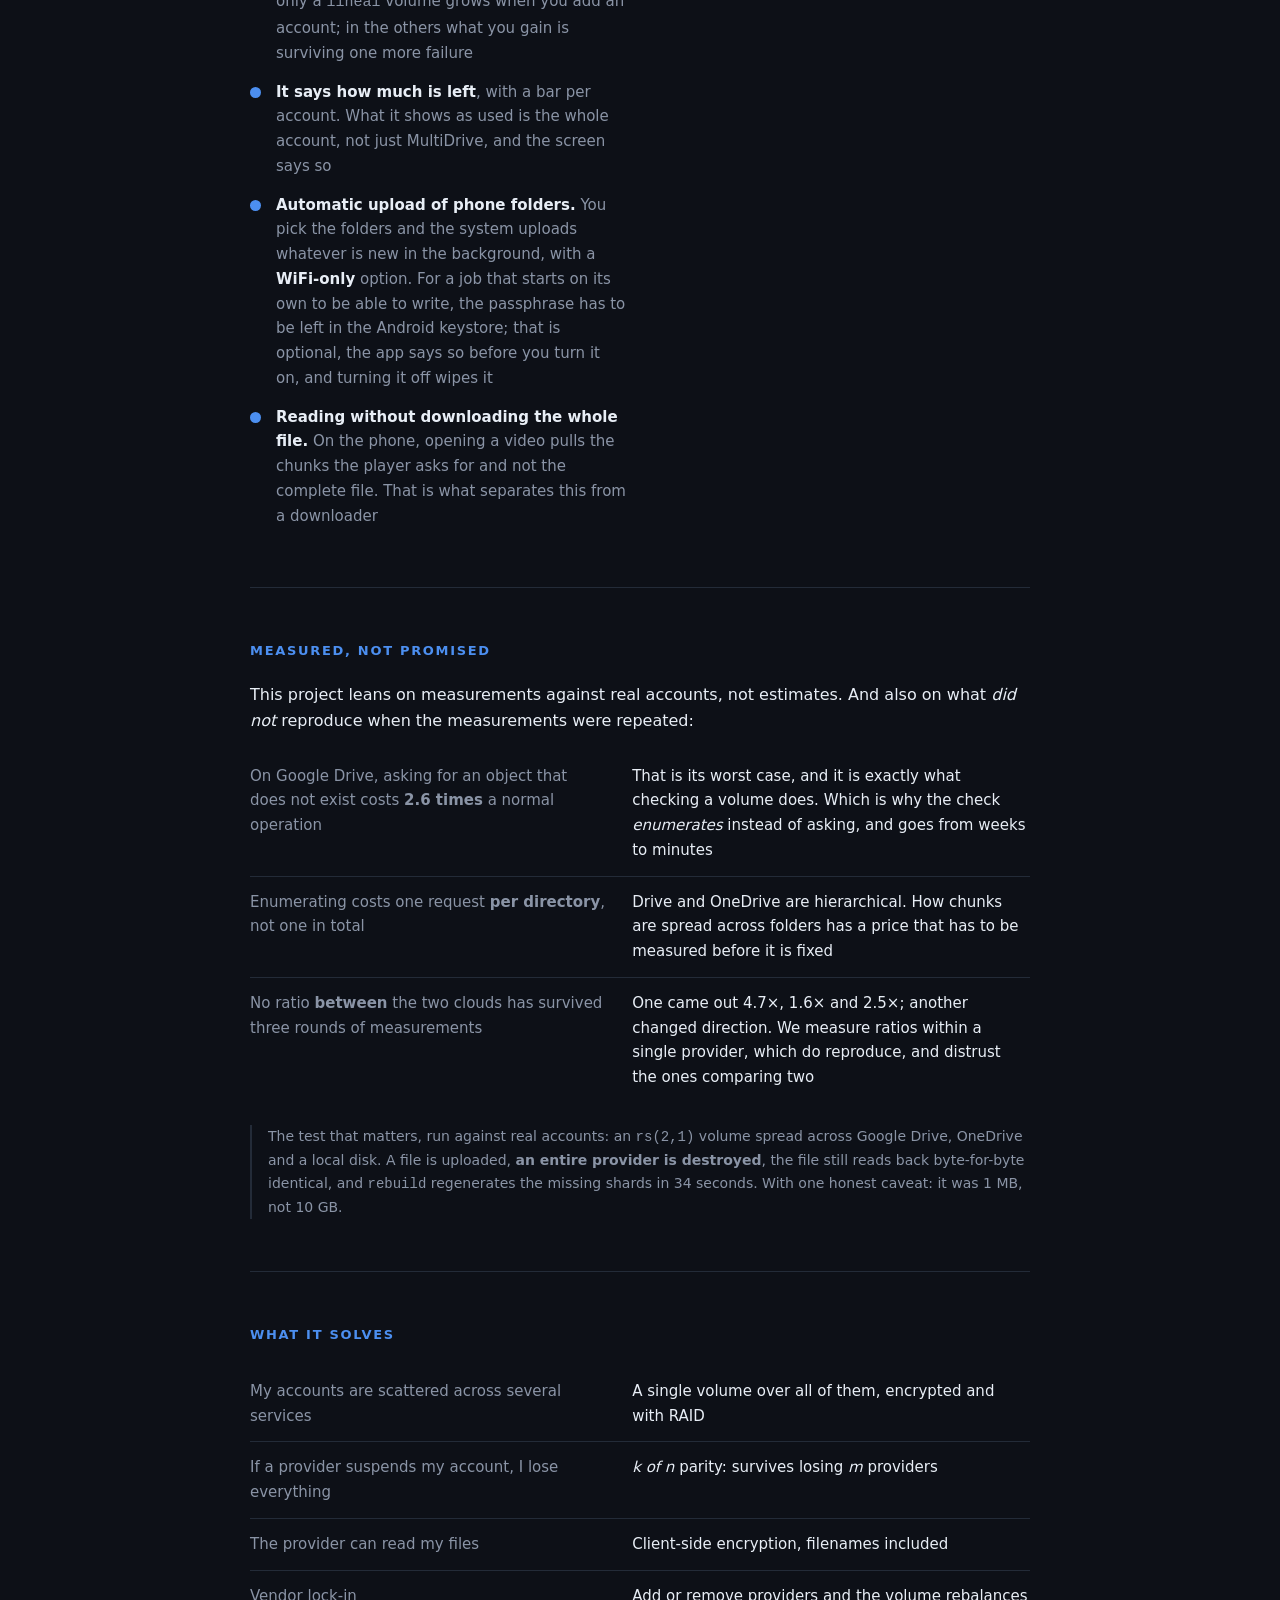
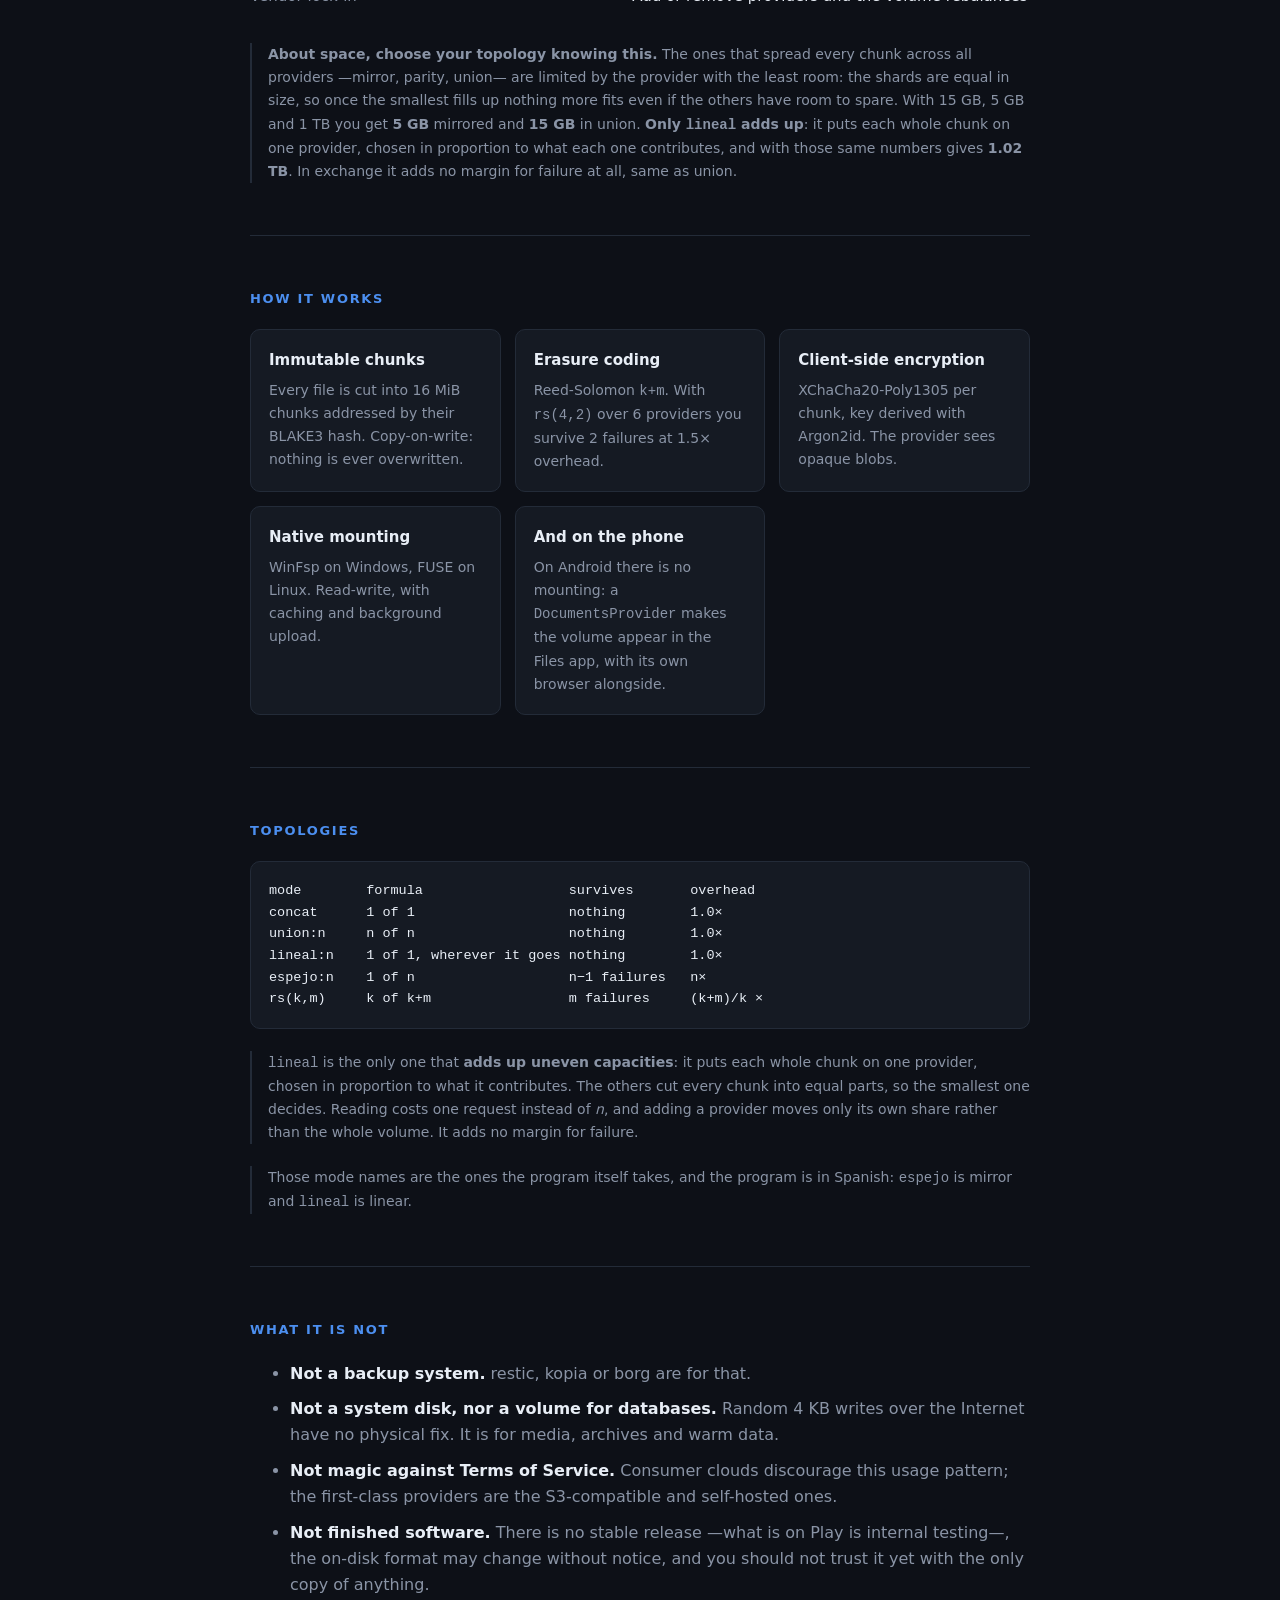
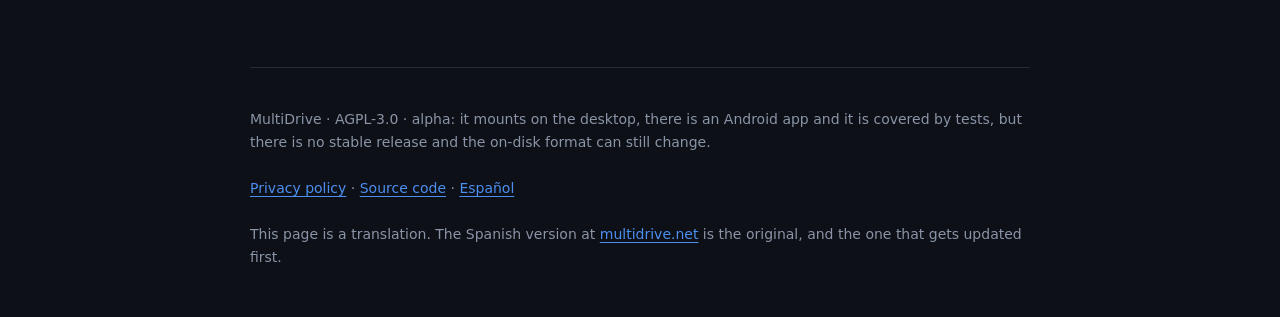
==== commit 5c0669ba: "Un formulario para entrar en las pruebas, en vez de la descarga suelta La descarga directa dejaba do" ====
--- a/site/en/index.html
+++ b/site/en/index.html
@@ -80,14 +80,26 @@
   border-radius:10px;background:var(--panel)}
 .capturas figcaption{color:var(--muted);font-size:14px;line-height:1.5;margin-top:8px}
 
-/* La descarga. El boton y su letra pequena van en la misma linea mientras quepan, y se
-   apilan cuando no: en un movil, un boton al lado de tres lineas de texto deja las dos cosas
-   estrechas. */
-.descarga{display:flex;flex-wrap:wrap;align-items:center;gap:14px;margin:18px 0 14px}
+/* El formulario para entrar en las pruebas. El campo y el boton van juntos mientras quepan y
+   se apilan cuando no: en un movil, un boton al lado de un campo deja los dos inservibles. */
+.apuntarse{margin:18px 0 14px}
+.apuntarse label{display:block;font-weight:600;margin-bottom:8px}
+.fila{display:flex;flex-wrap:wrap;gap:12px}
+.apuntarse input[type=email]{flex:1 1 16rem;min-width:0;background:var(--panel);
+  color:var(--fg);border:1px solid var(--line);border-radius:9px;padding:14px 16px;
+  font:inherit}
+.apuntarse input[type=email]:focus-visible{outline:2px solid var(--accent);outline-offset:1px}
 .boton{display:inline-block;background:var(--accent);color:#0d1017;text-decoration:none;
-  font-weight:700;padding:14px 26px;border-radius:9px;white-space:nowrap}
+  font-weight:700;padding:14px 26px;border-radius:9px;white-space:nowrap;border:0;
+  font-size:inherit;font-family:inherit;cursor:pointer}
 .boton:hover,.boton:focus-visible{background:var(--accent-suave)}
-.letra-pequena{color:var(--muted);font-size:14px;line-height:1.5}
+.letra-pequena{color:var(--muted);font-size:14px;line-height:1.5;margin-top:10px}
+
+/* La trampa para robots. Fuera de la pantalla y fuera del recorrido del tabulador, no
+   `display:none`: hay robots que saltan lo que esta oculto asi, y el campo sirve justo para
+   que lo rellenen. Quien navega con lector de pantalla no se lo encuentra por el
+   `aria-hidden` del contenedor. */
+.trampa{position:absolute;left:-9999px;width:1px;height:1px;overflow:hidden}
 footer{padding:40px 0 64px;color:var(--muted);font-size:14px}
 
 /* El corro de proveedores. En pantalla ancha van en circulo alrededor del logotipo; por
@@ -168,27 +180,38 @@
   read it, and one of them going down doesn't leave you without a volume.</strong></p>
 </section>
 
-<section id="download">
-  <h2>Download</h2>
-  <p class="descarga">
-    <a class="boton" rel="noopener"
-       href="https://github.com/lmoraperez/multidrive/releases/download/v0.0.1-21/multidrive-0.0.1-21-arm64.apk">
-      Download for Android</a>
-    <span class="letra-pequena">15 MB APK · version 0.0.1 (21) · Android 8 or later ·
-    arm64 phones · <strong>interface in Spanish only</strong></span>
-  </p>
-  <p class="nota">Two things before you install it, and the first one catches everyone.
-  <strong>It cannot be installed over the Google Play build</strong>: this file is signed with
-  our upload key and Play re-signs with its own, so Android sees two different apps and the
-  install fails. Switching either way means uninstalling first, which drops the accounts
-  linked on the phone — the volume itself is untouched: it lives in your cloud accounts. And
-  <strong>check what you downloaded</strong>: the <code>sha256</code> and the signer
-  fingerprint are in the <a rel="noopener"
-  href="https://github.com/lmoraperez/multidrive/releases/tag/v0.0.1-21">release notes</a>,
-  along with the command to verify them.</p>
-  <p class="nota">There is no published Windows installer yet: you build it from source, as
-  described in the <a rel="noopener"
-  href="https://github.com/lmoraperez/multidrive/blob/main/README.en.md#installing-on-windows">repository</a>.</p>
+<section id="try-it">
+  <h2>Try it</h2>
+  <p>The Android app is in <strong>Google Play internal testing</strong>: you don't find it in
+  the store, you get in by invitation. Leave your address and we'll add you to the list.</p>
+  <form class="apuntarse" method="post" action="/apuntarse">
+    <input type="hidden" name="lang" value="en">
+    <div class="trampa" aria-hidden="true">
+      <label>Leave this empty <input type="text" name="telefono" tabindex="-1"
+             autocomplete="off"></label>
+    </div>
+    <label for="correo">Your Google account</label>
+    <div class="fila">
+      <input id="correo" type="email" name="correo" required maxlength="254"
+             autocomplete="email" spellcheck="false" placeholder="name@gmail.com">
+      <button class="boton" type="submit">Add me</button>
+    </div>
+    <p class="letra-pequena">It has to be <strong>the Google account you use on the
+    phone</strong>, not another address: Google sends the invitation there and only that
+    account can accept it.</p>
+  </form>
+  <p class="nota">The invitation <strong>is not instant</strong>: the list is added by hand.
+  When it arrives, open it on the phone and accept from there. You need Android 8 or later and
+  an <code>arm64</code> phone, which is what they all have had for years. <strong>The
+  interface is in Spanish only.</strong></p>
+  <p class="nota">Your address is used <strong>only</strong> to add you to that list. It is
+  kept on this same server, given to nobody, and there is no newsletter. To come off it, write
+  to <a href="mailto:gerencia@jlsoltech.com">gerencia@jlsoltech.com</a>. It is spelled out in
+  the <a href="/en/privacidad.html">privacy policy</a>.</p>
+  <p class="nota">Would you rather have the file itself, or build it yourself? Both are in the
+  <a rel="noopener" href="https://github.com/lmoraperez/multidrive/releases/latest">repository</a>.
+  A warning: that APK is signed with a different key than the Play one, so the two cannot be
+  installed over each other.</p>
 </section>
 
 <section id="spot">
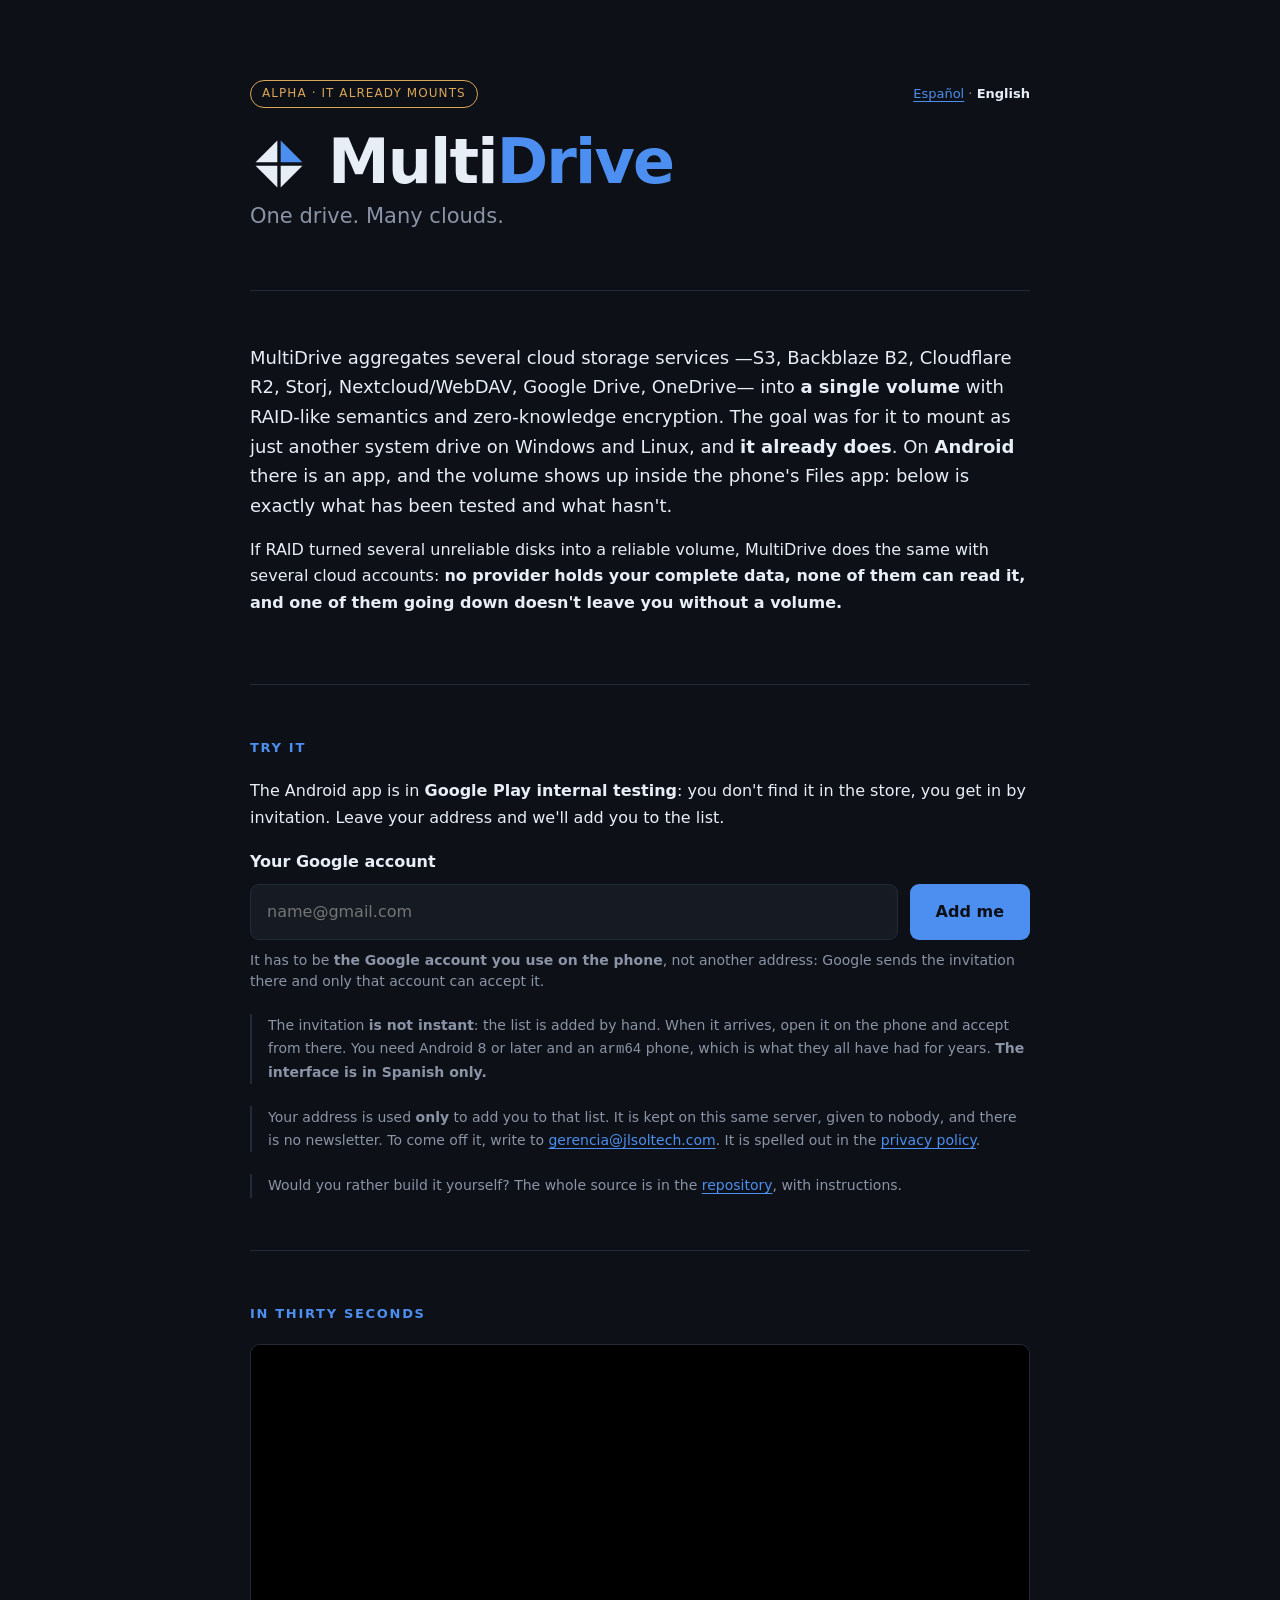
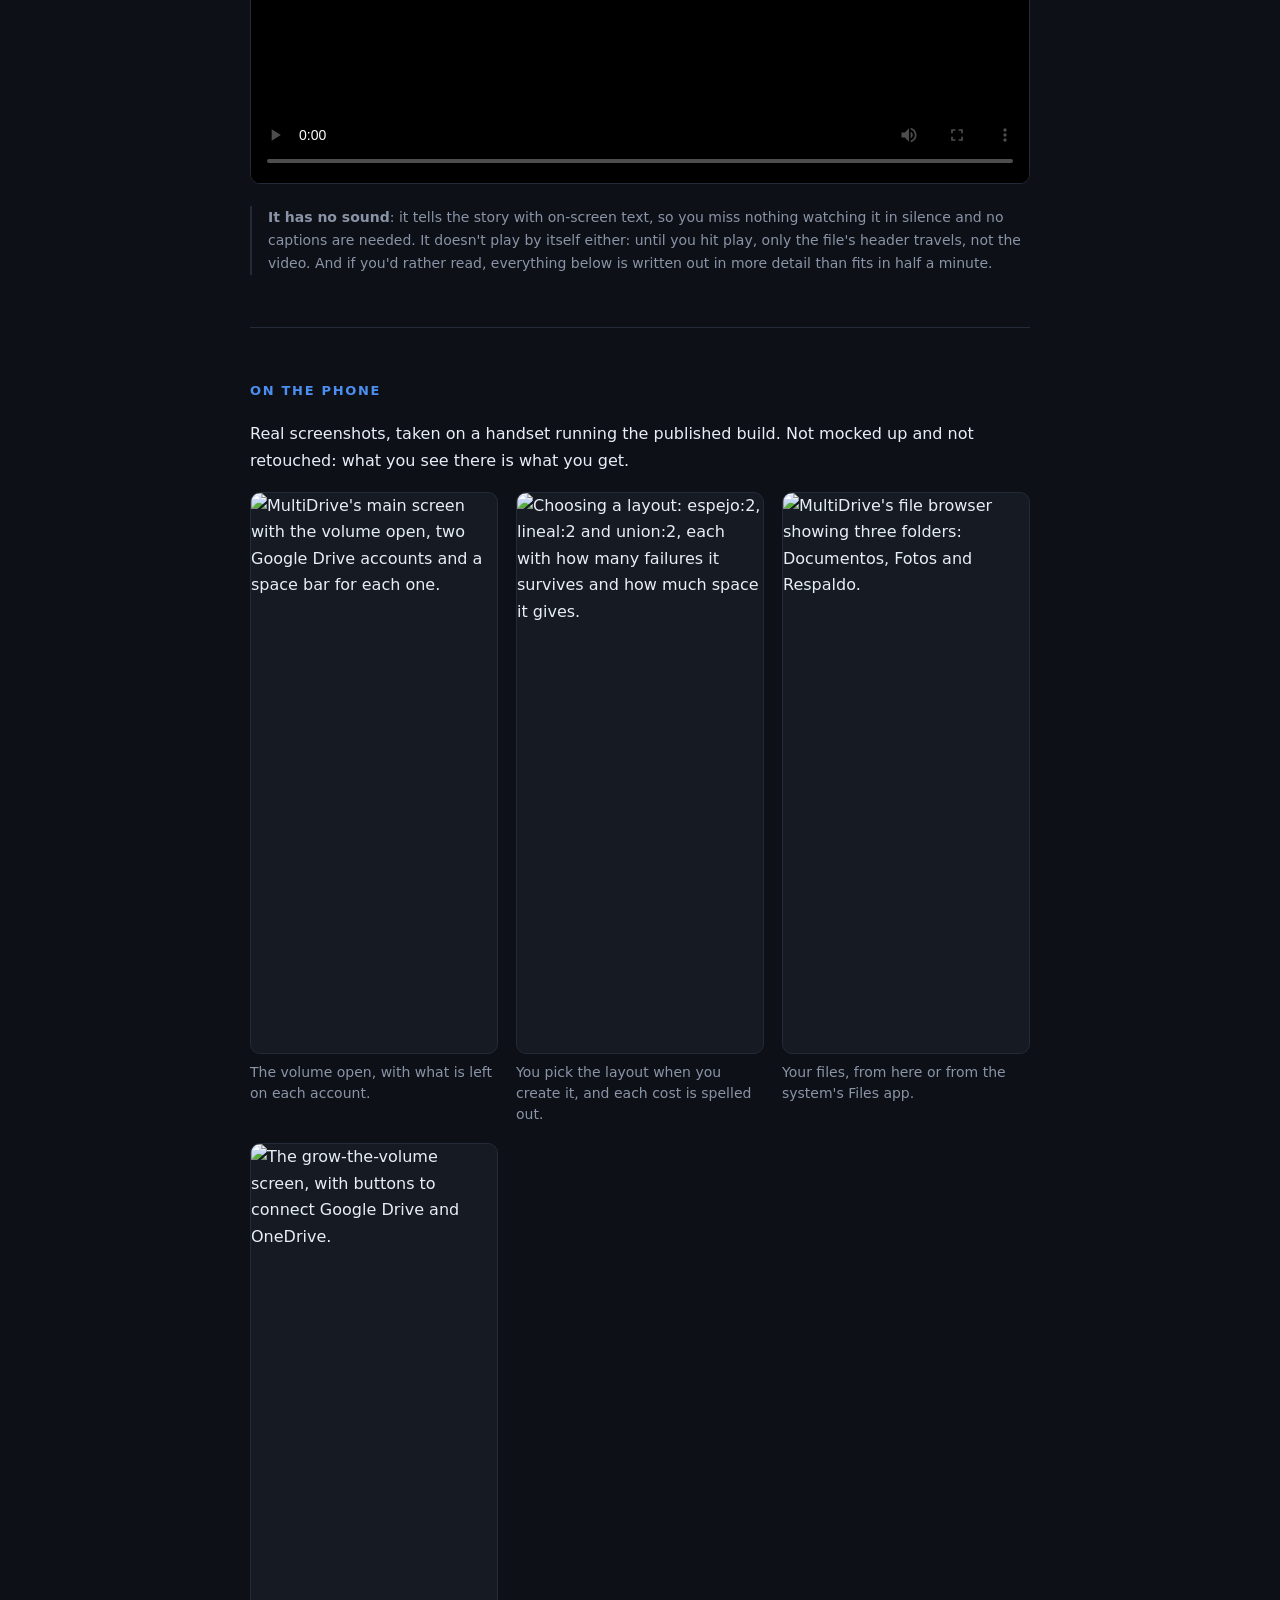
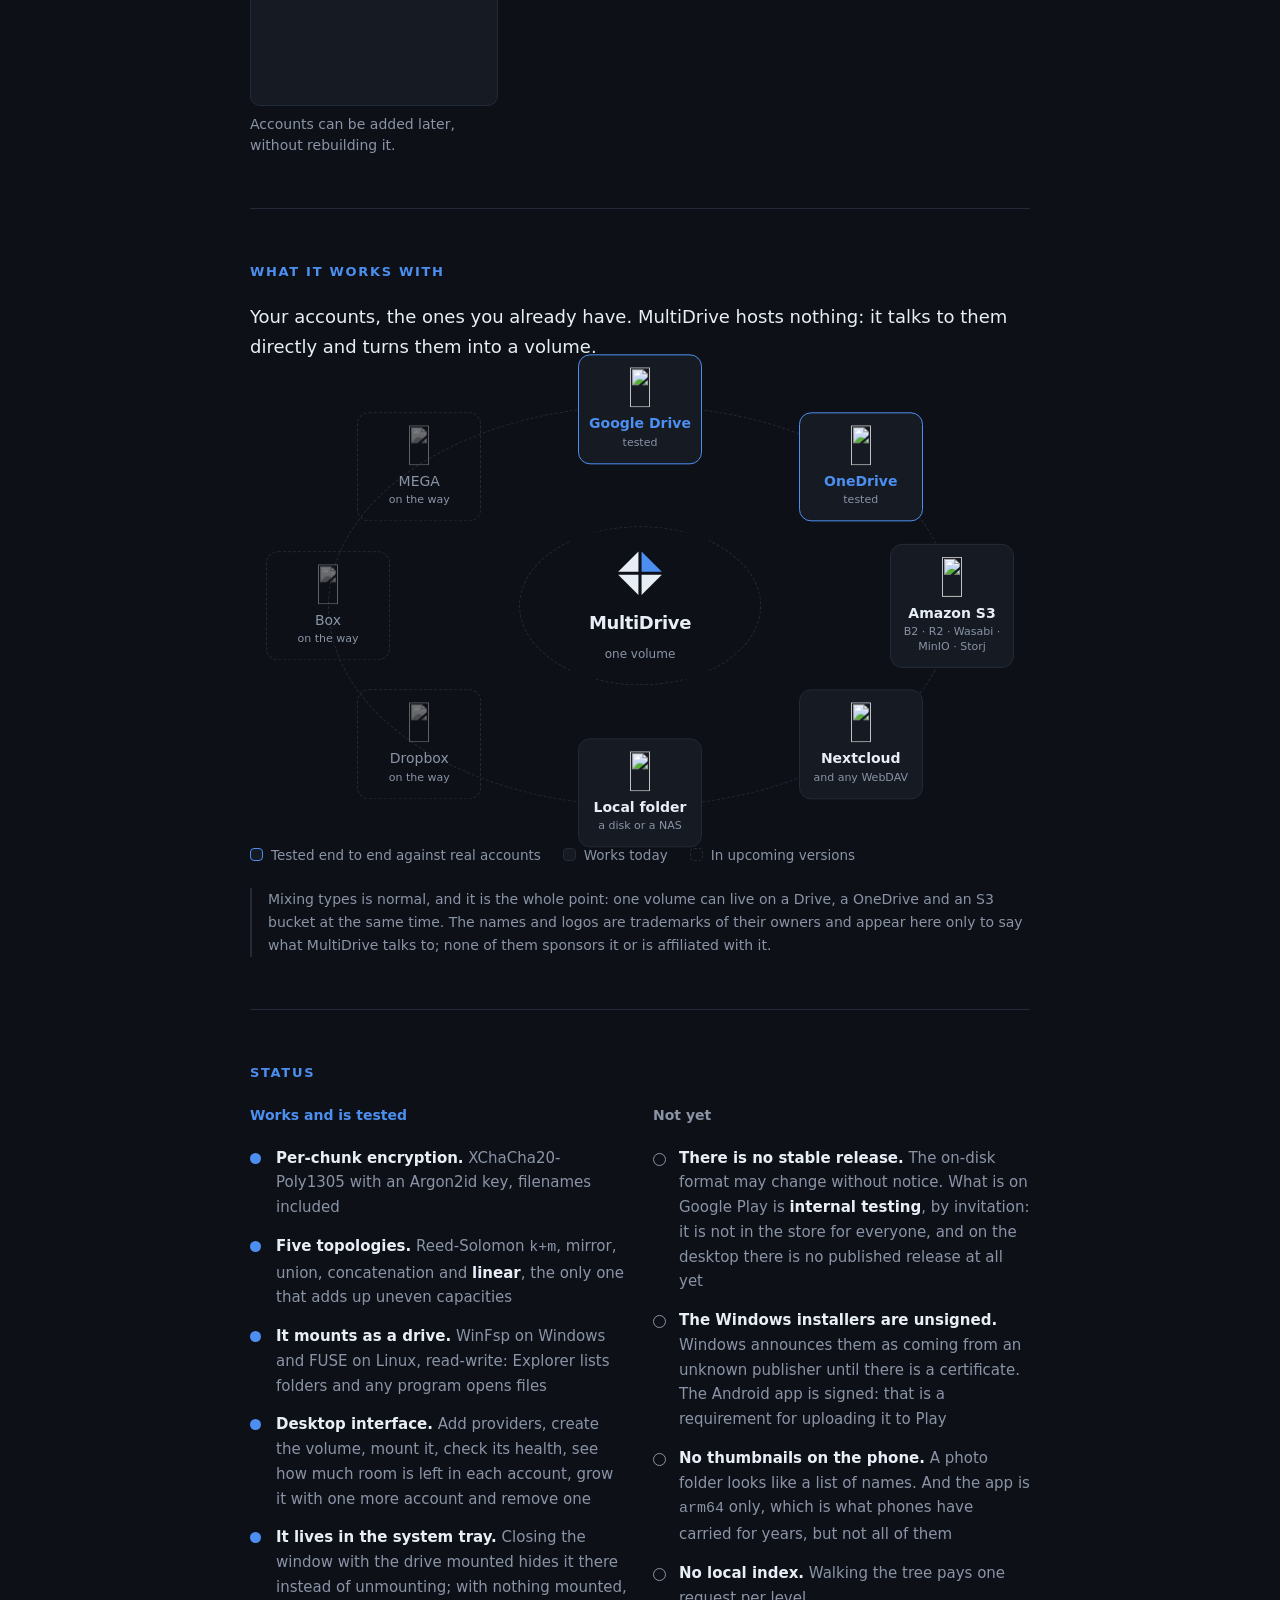
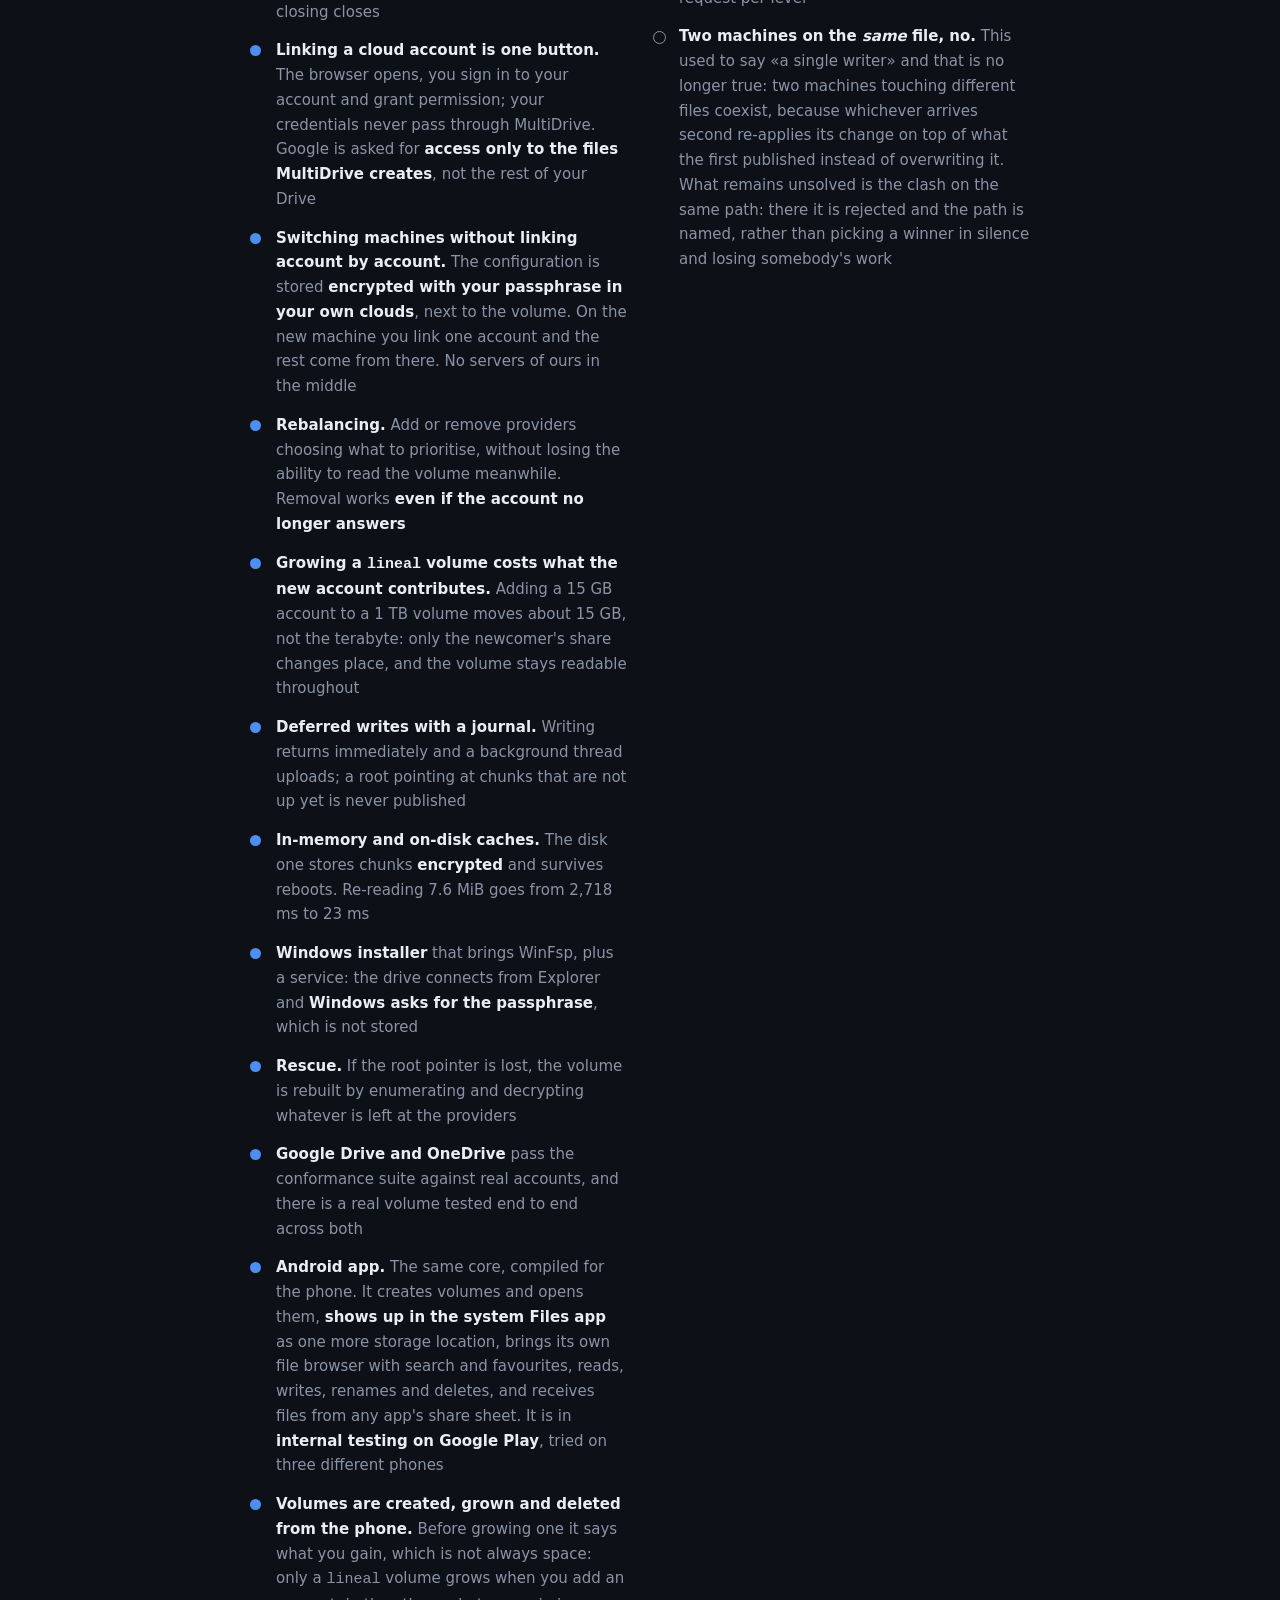
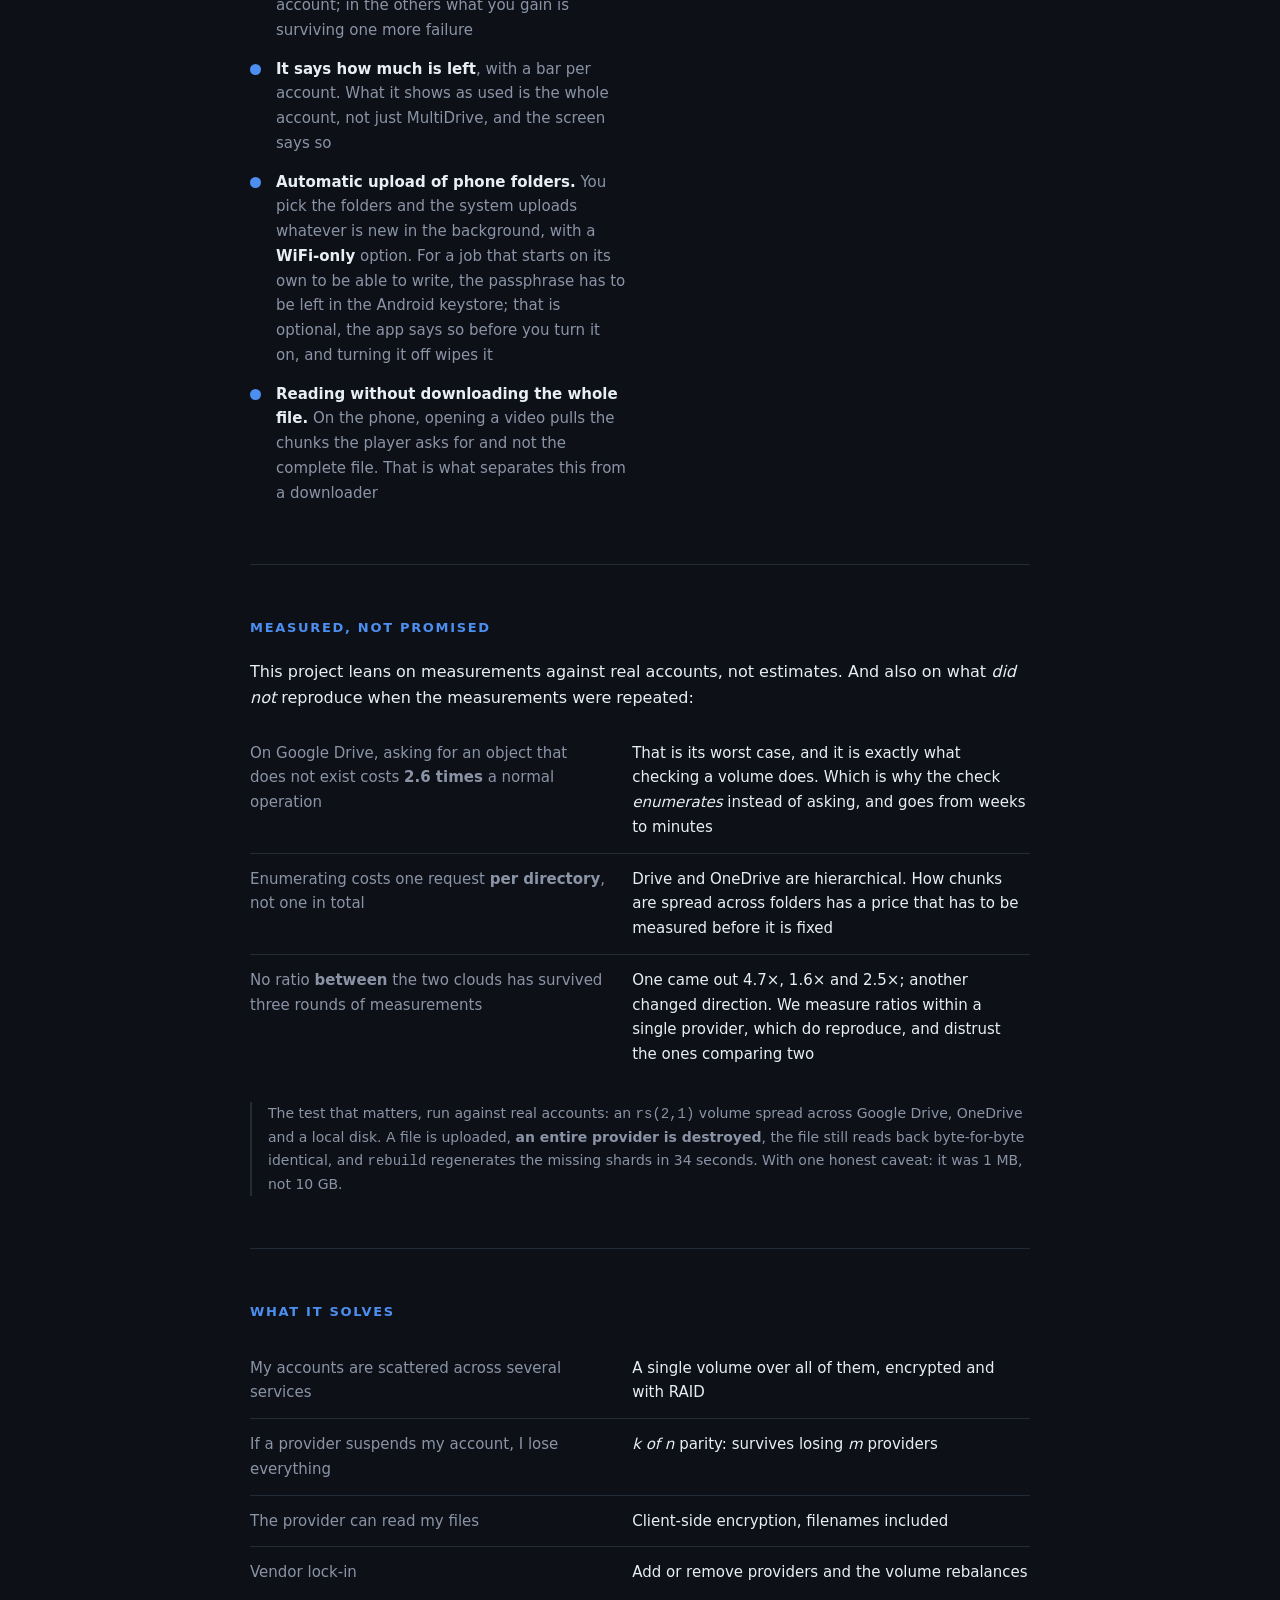
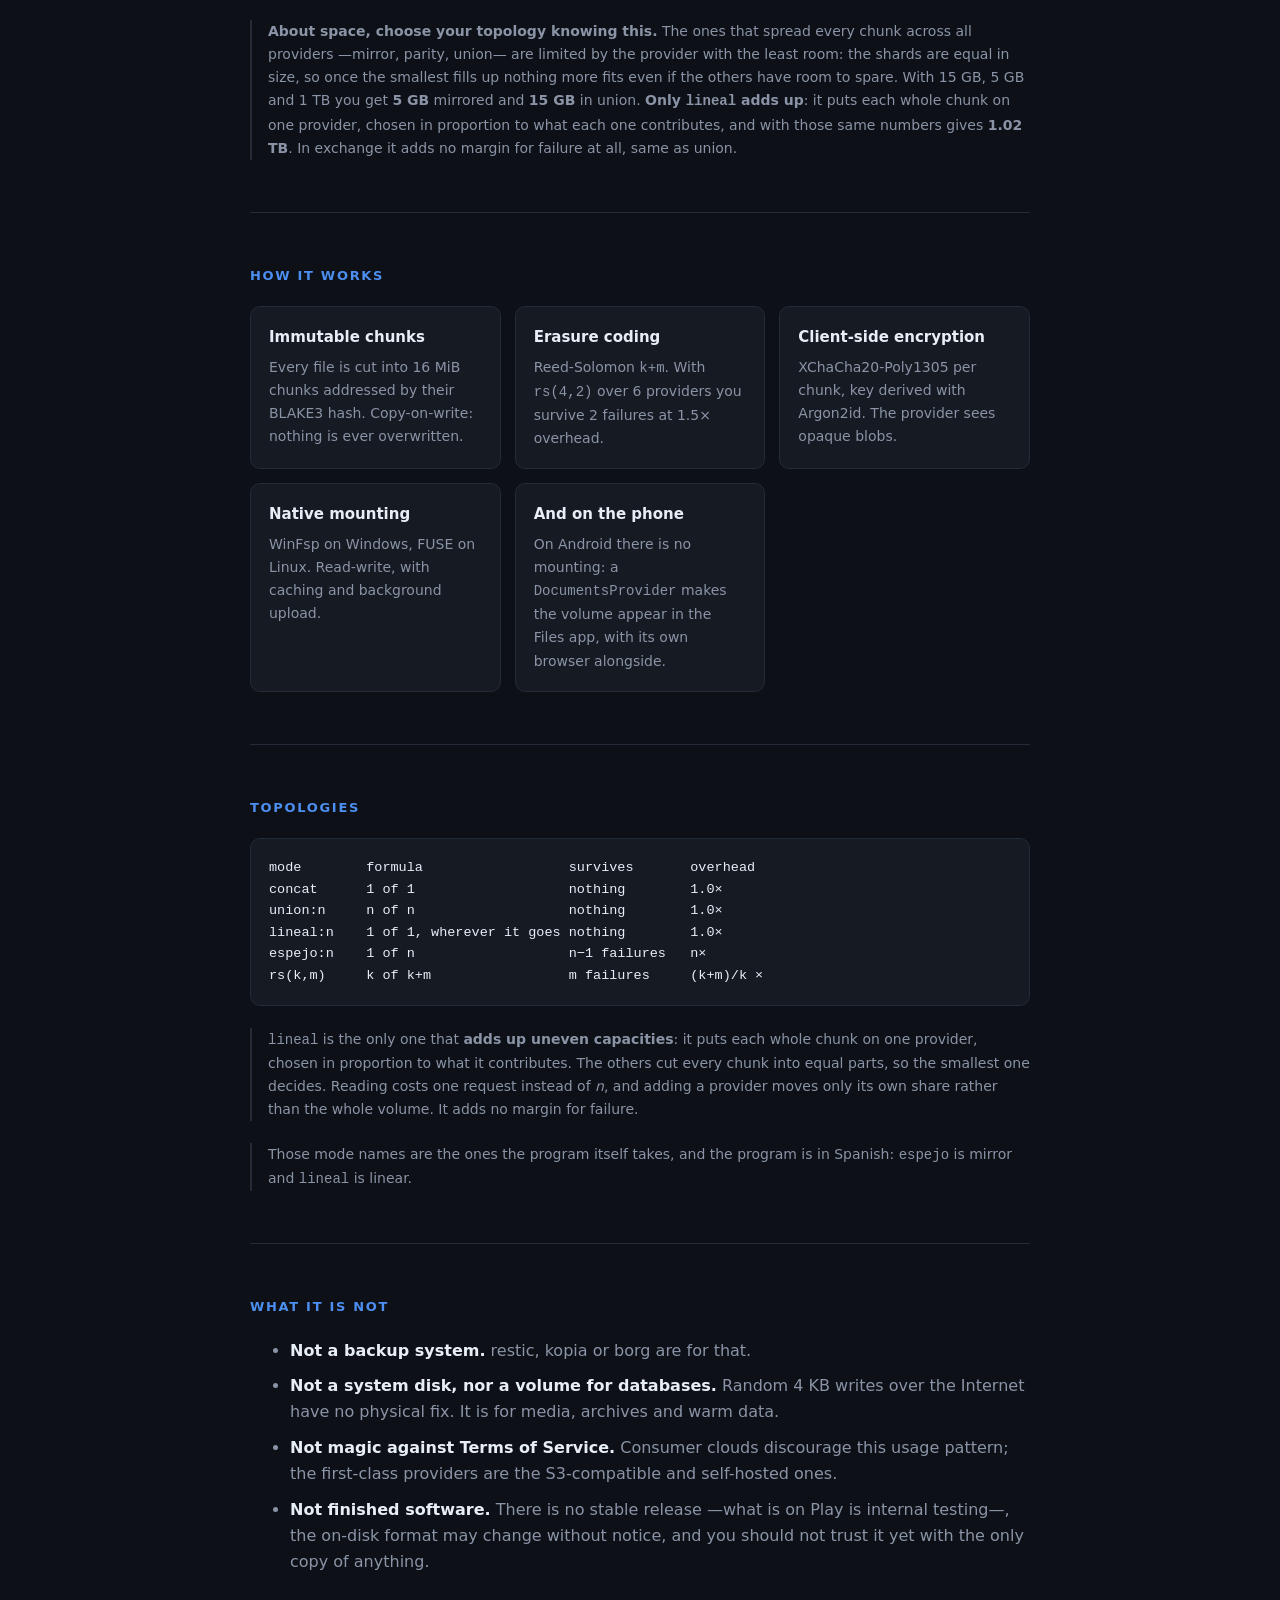
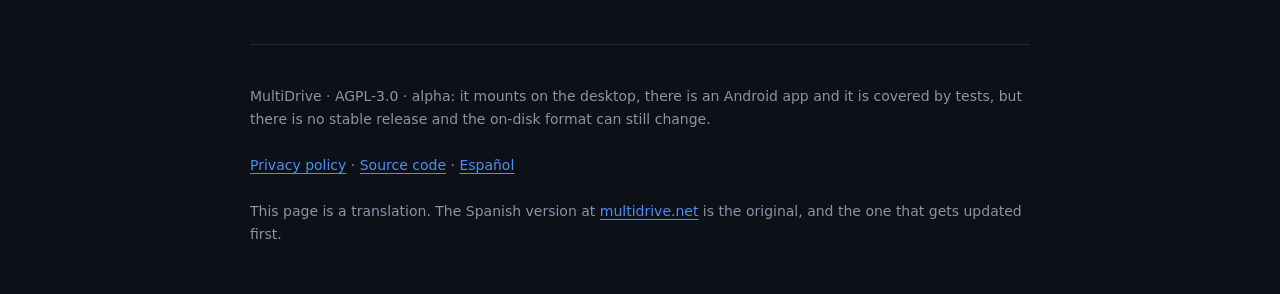
==== commit 92851fa0: "Un solo camino para probarla: el formulario. Fuera el APK suelto Tener la descarga directa y las pru" ====
--- a/site/en/index.html
+++ b/site/en/index.html
@@ -208,10 +208,9 @@
   kept on this same server, given to nobody, and there is no newsletter. To come off it, write
   to <a href="mailto:gerencia@jlsoltech.com">gerencia@jlsoltech.com</a>. It is spelled out in
   the <a href="/en/privacidad.html">privacy policy</a>.</p>
-  <p class="nota">Would you rather have the file itself, or build it yourself? Both are in the
-  <a rel="noopener" href="https://github.com/lmoraperez/multidrive/releases/latest">repository</a>.
-  A warning: that APK is signed with a different key than the Play one, so the two cannot be
-  installed over each other.</p>
+  <p class="nota">Would you rather build it yourself? The whole source is in the
+  <a rel="noopener" href="https://github.com/lmoraperez/multidrive">repository</a>, with
+  instructions.</p>
 </section>
 
 <section id="spot">
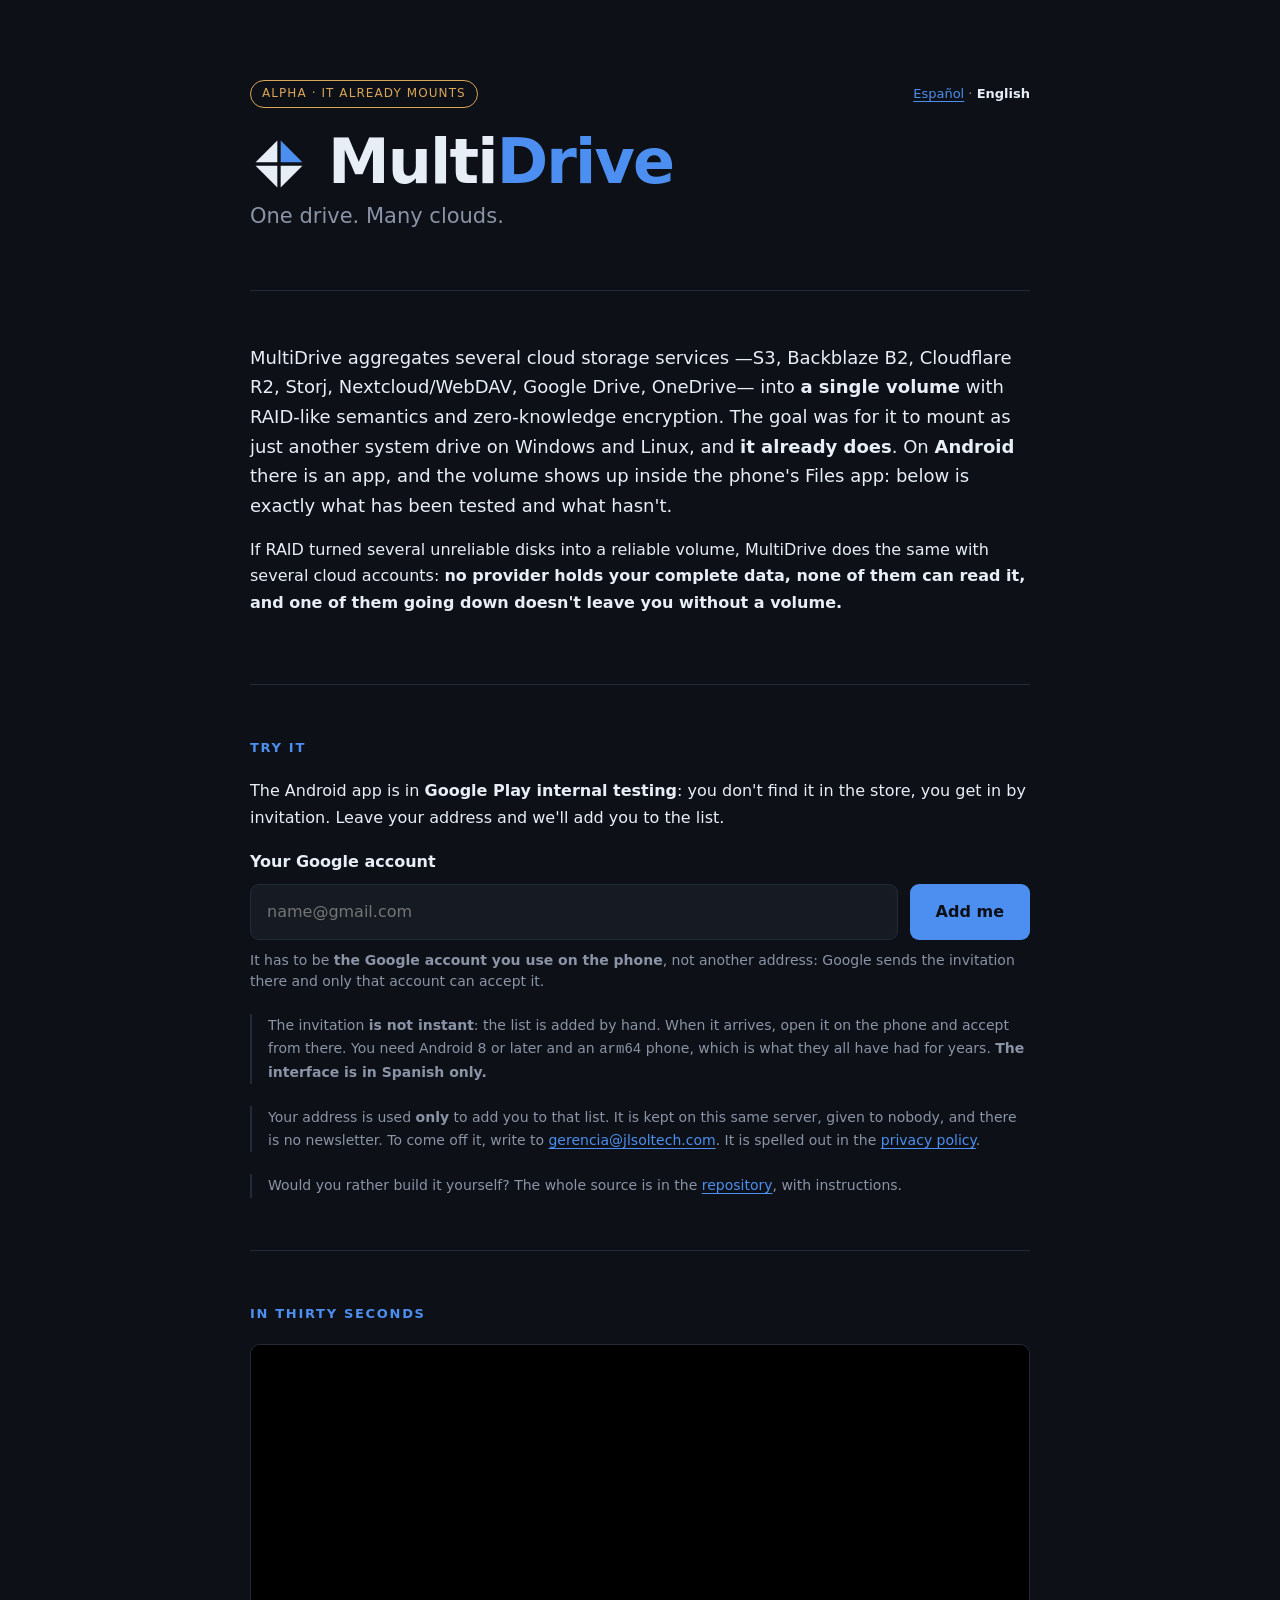
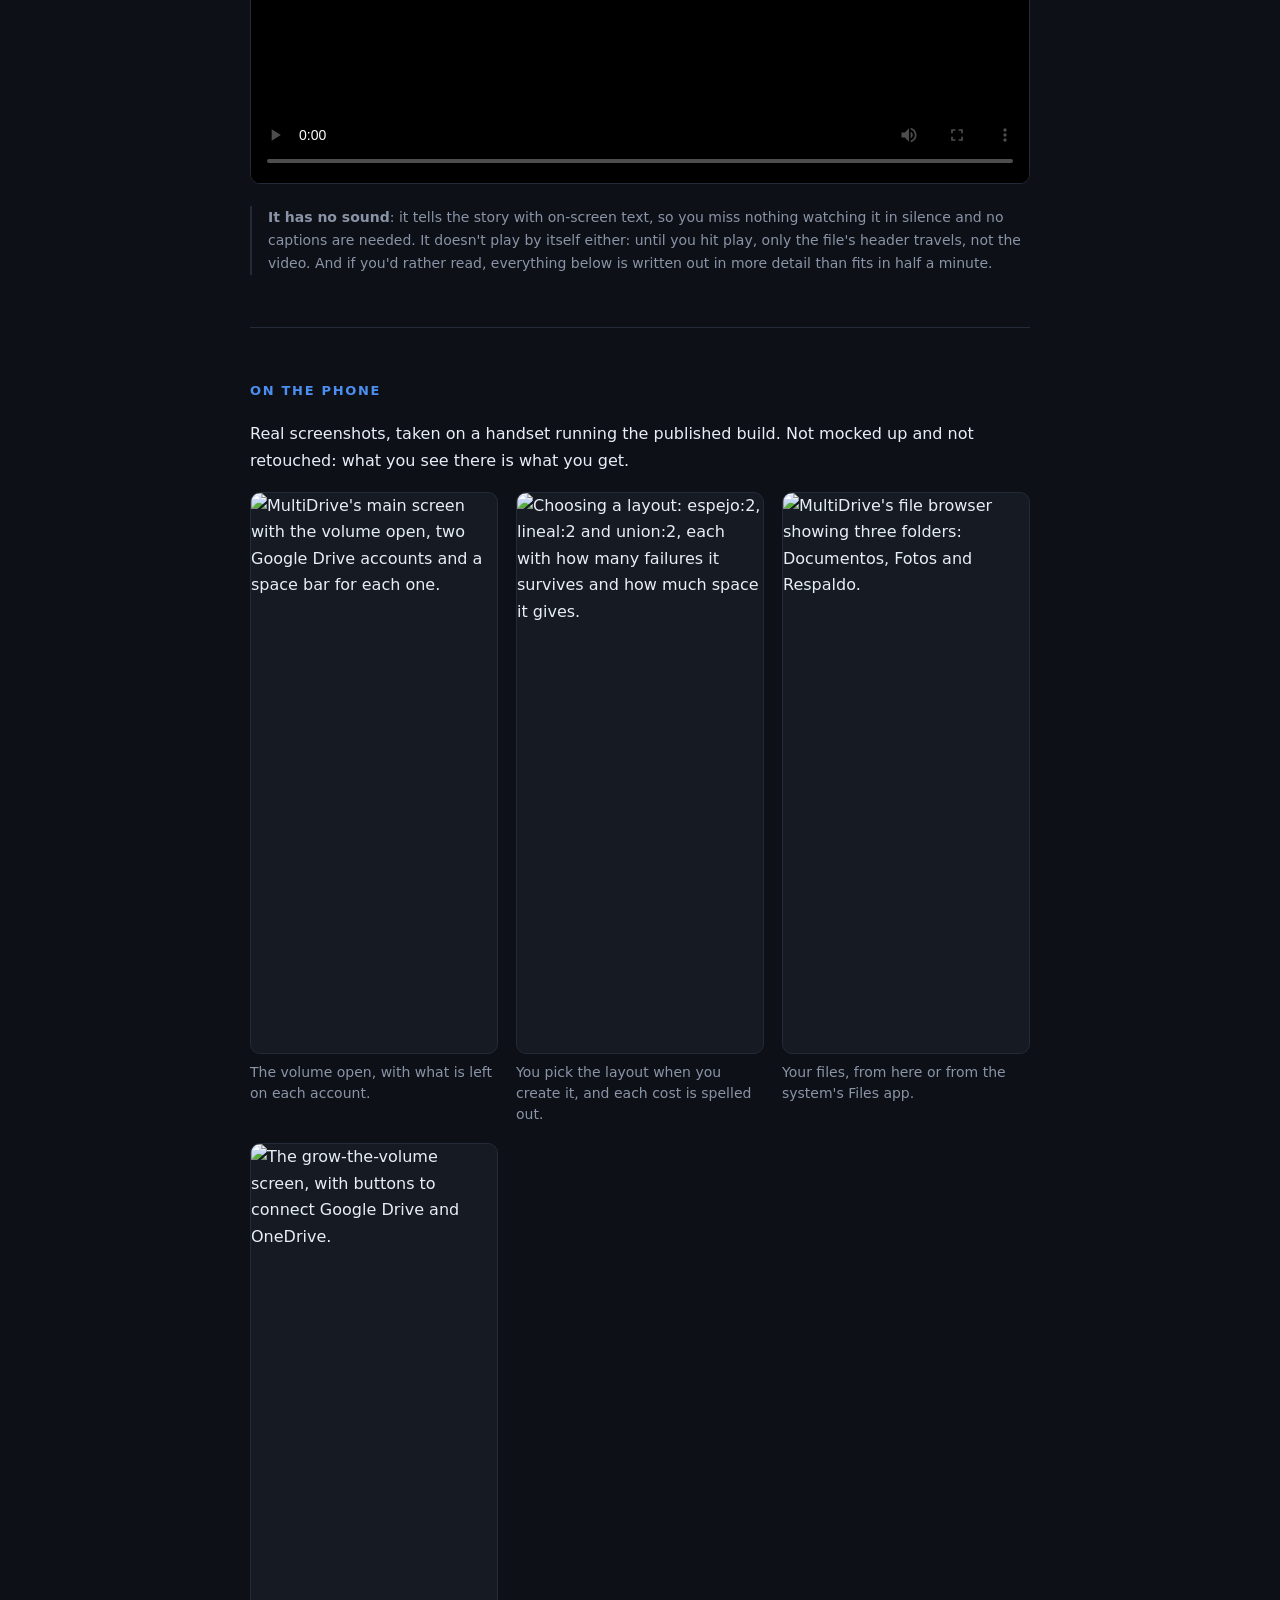
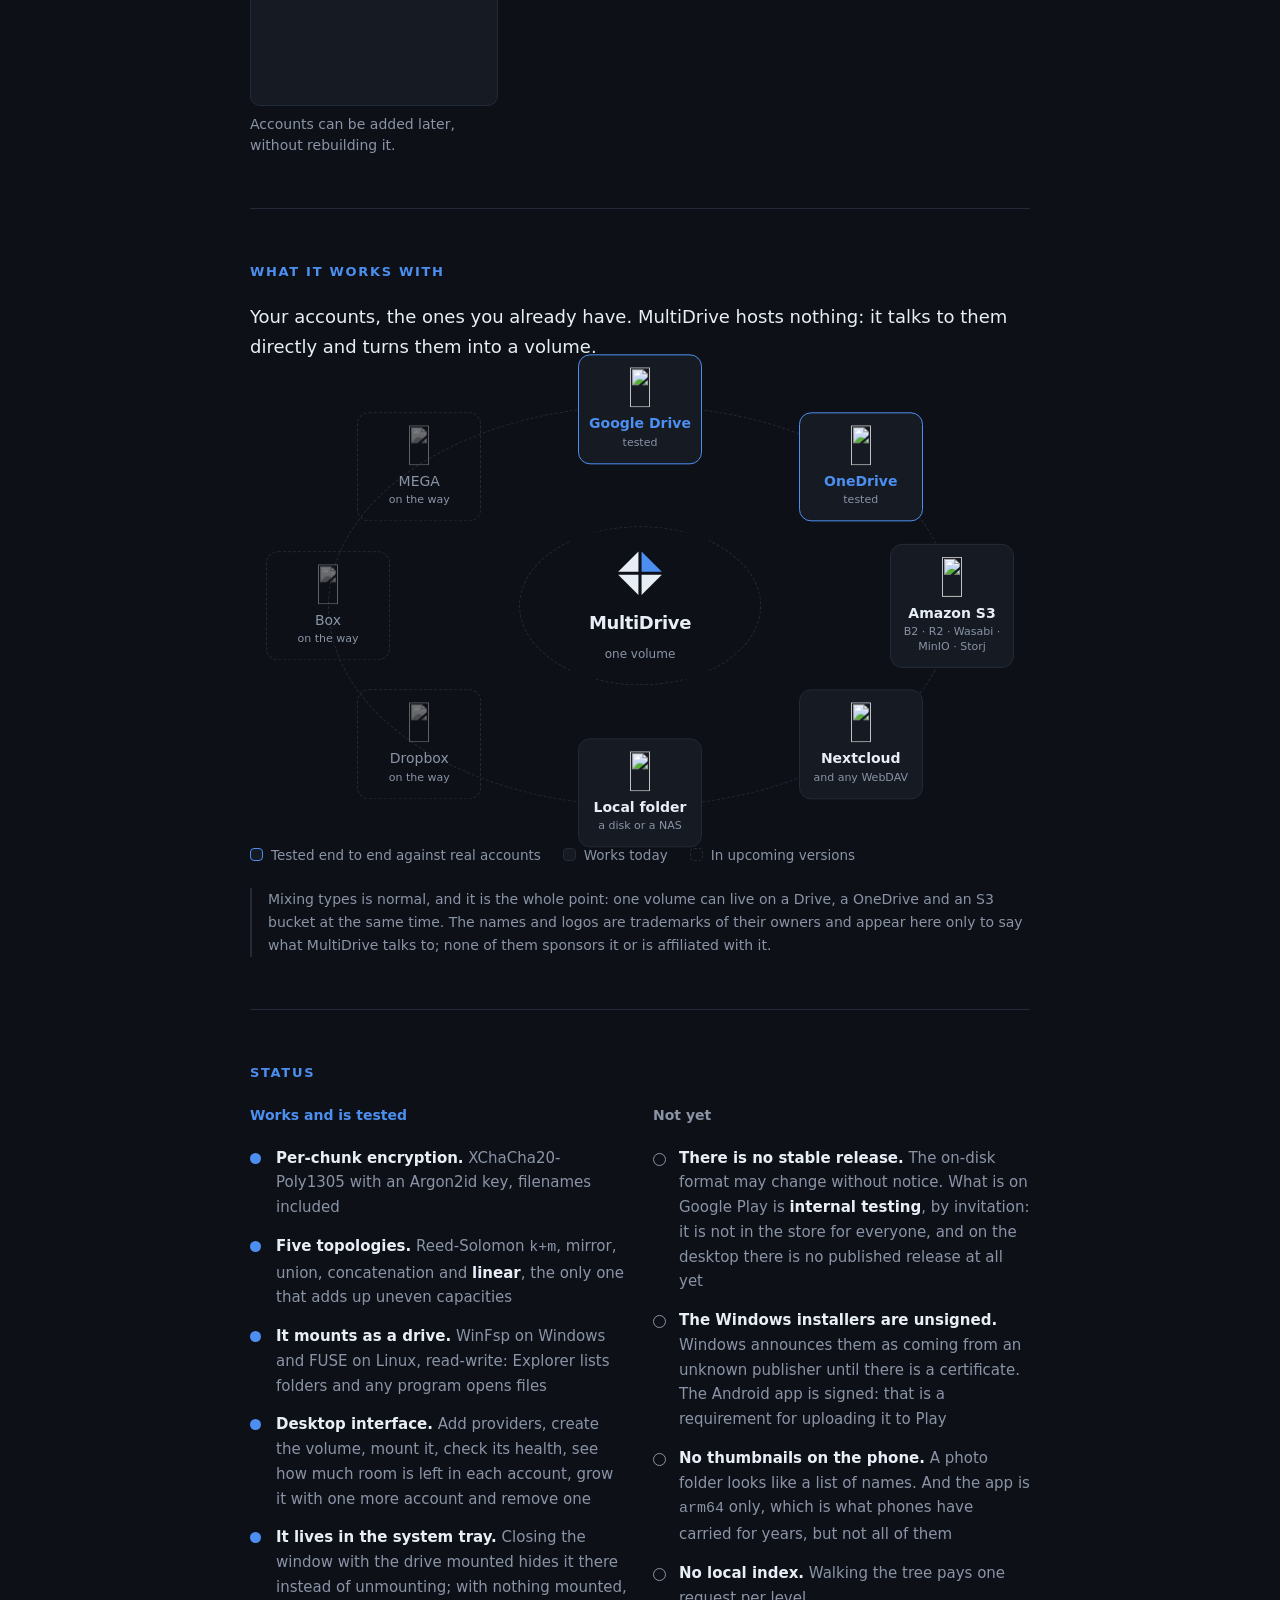
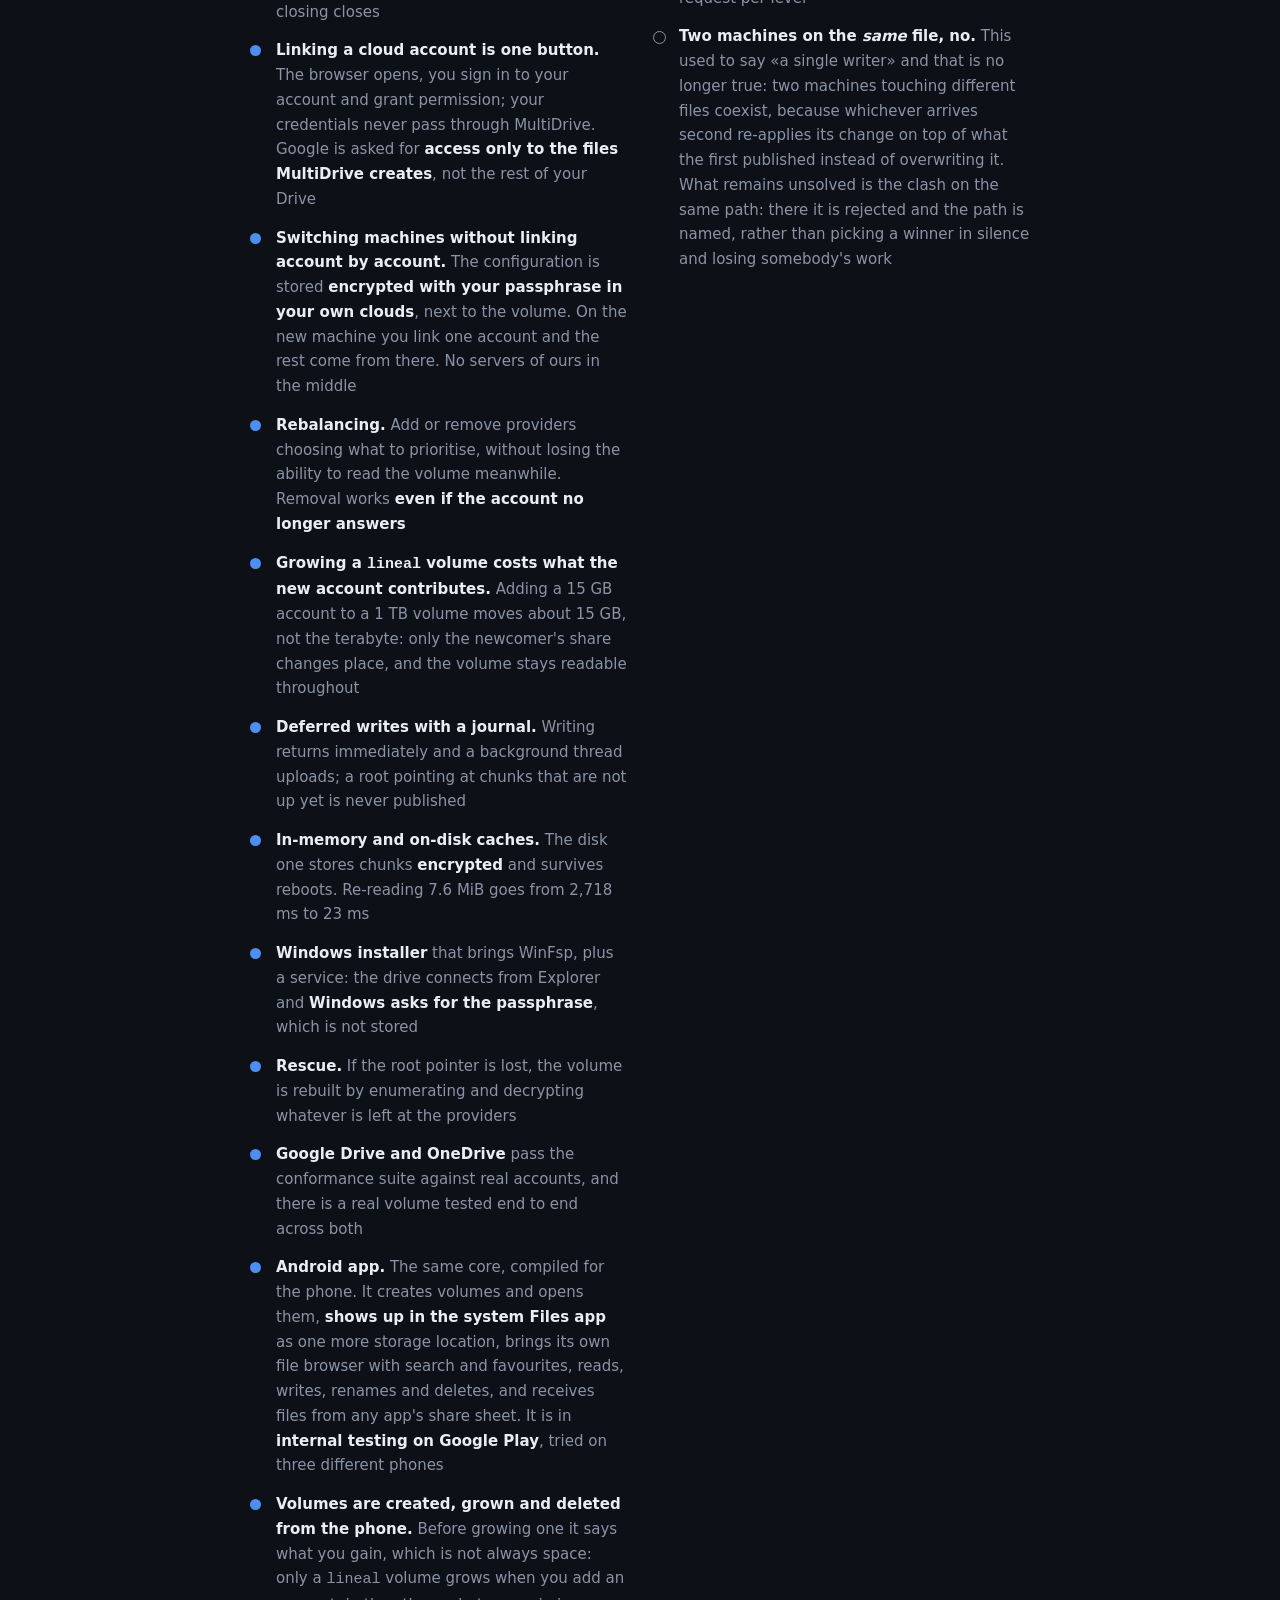
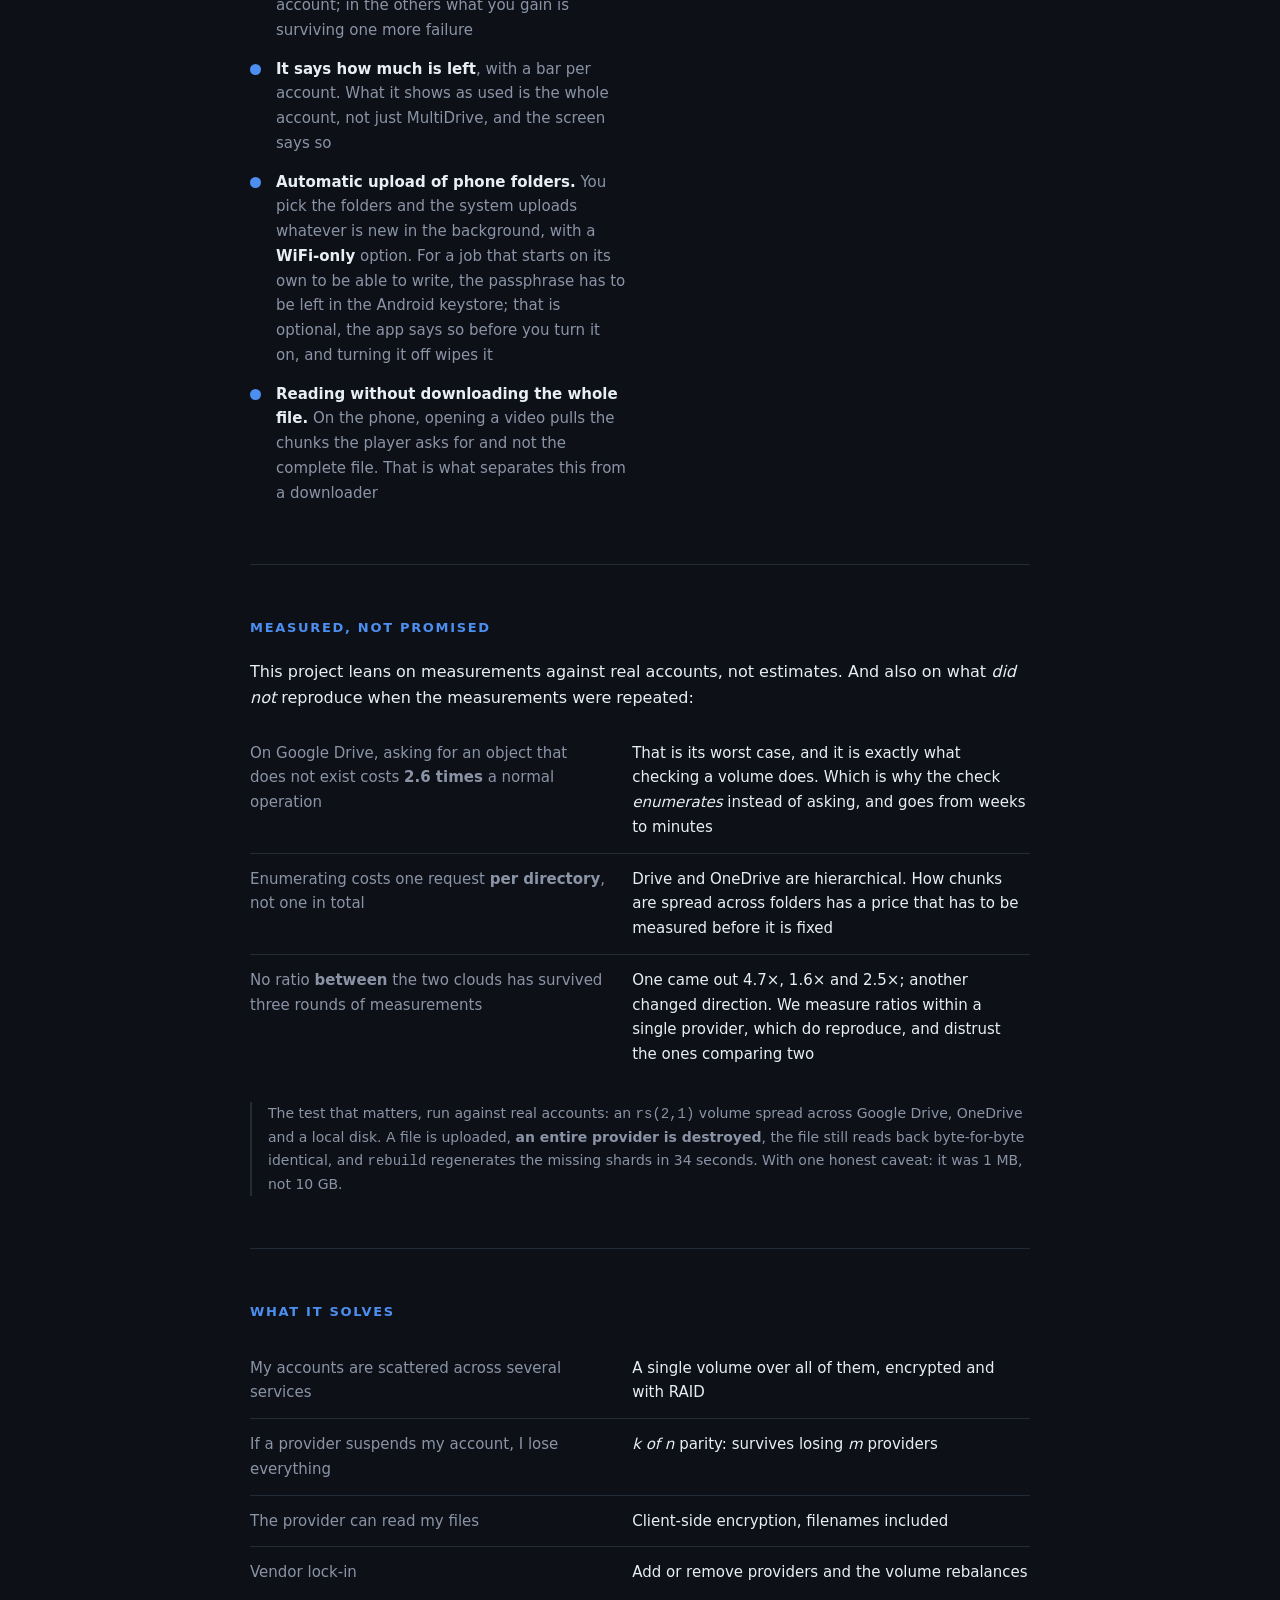
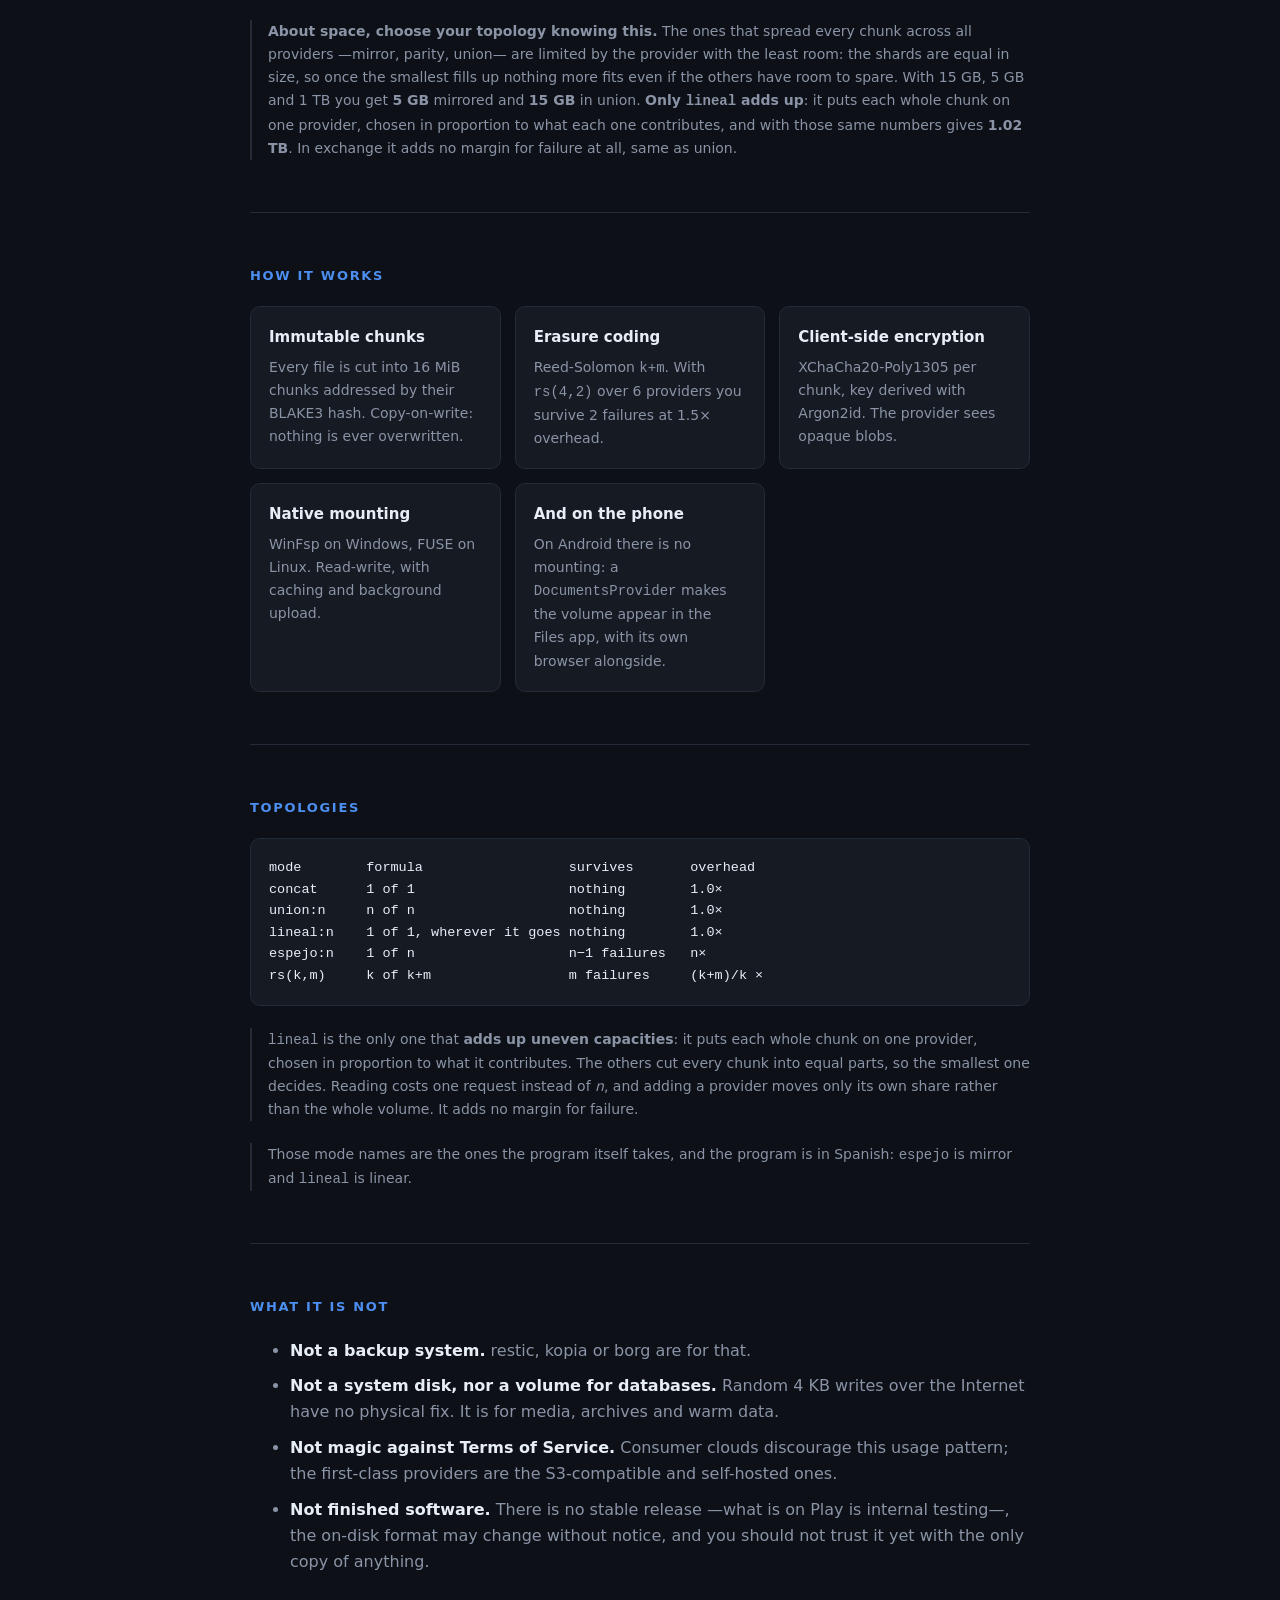
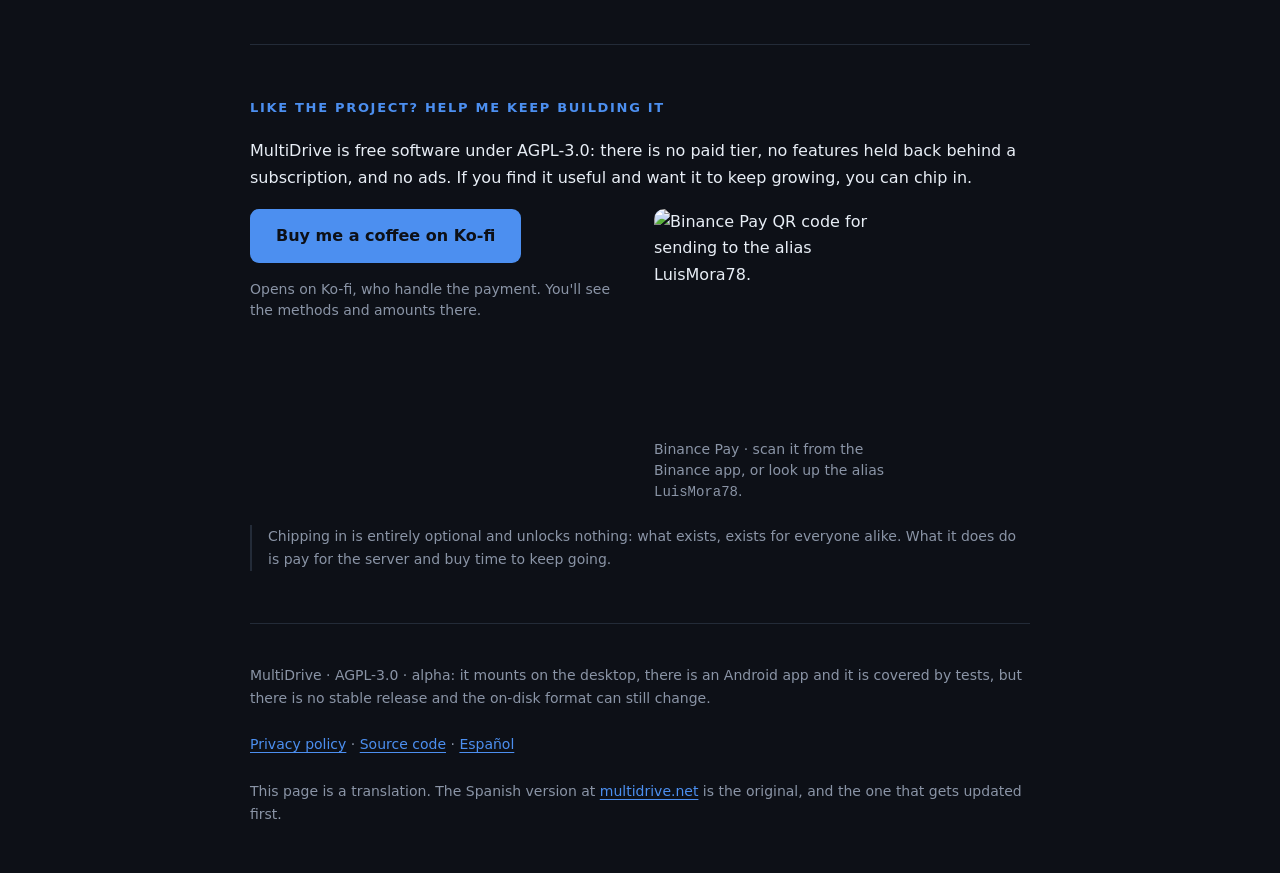
==== commit 98e42f13: "Una seccion para apoyar el proyecto, en el repositorio y en la web Dos vias: Ko-fi y Binance Pay. En" ====
--- a/site/en/index.html
+++ b/site/en/index.html
@@ -100,6 +100,14 @@
    que lo rellenen. Quien navega con lector de pantalla no se lo encuentra por el
    `aria-hidden` del contenedor. */
 .trampa{position:absolute;left:-9999px;width:1px;height:1px;overflow:hidden}
+
+/* Las dos vias de apoyo, lado a lado mientras quepan. El QR no crece: un codigo gigante no se
+   lee mejor, y al lado de un boton descuadra la seccion entera. */
+.apoyo{display:flex;flex-wrap:wrap;gap:28px;align-items:flex-start;margin:18px 0 14px}
+.apoyo-via{flex:1 1 15rem;margin:0}
+.apoyo-via img{display:block;width:100%;max-width:220px;height:auto;border-radius:10px}
+.apoyo-via figcaption{color:var(--muted);font-size:14px;line-height:1.5;margin-top:10px;
+  max-width:260px}
 footer{padding:40px 0 64px;color:var(--muted);font-size:14px}
 
 /* El corro de proveedores. En pantalla ancha van en circulo alrededor del logotipo; por
@@ -478,6 +486,29 @@
   </ul>
 </section>
 
+<section id="support">
+  <h2>Like the project? Help me keep building it</h2>
+  <p>MultiDrive is free software under AGPL-3.0: there is no paid tier, no features held back
+  behind a subscription, and no ads. If you find it useful and want it to keep growing, you can
+  chip in.</p>
+  <div class="apoyo">
+    <div class="apoyo-via">
+      <p><a class="boton" rel="noopener" href="https://ko-fi.com/luismora4all">Buy me a coffee
+      on Ko-fi</a></p>
+      <p class="letra-pequena">Opens on Ko-fi, who handle the payment. You'll see the methods
+      and amounts there.</p>
+    </div>
+    <figure class="apoyo-via">
+      <img src="/apoyo/binance-pay.png" width="660" height="660" loading="lazy"
+           alt="Binance Pay QR code for sending to the alias LuisMora78.">
+      <figcaption>Binance Pay · scan it from the Binance app, or look up the alias
+      <code>LuisMora78</code>.</figcaption>
+    </figure>
+  </div>
+  <p class="nota">Chipping in is entirely optional and unlocks nothing: what exists, exists for
+  everyone alike. What it does do is pay for the server and buy time to keep going.</p>
+</section>
+
 <footer>
   <div class="wrap" style="padding:0">
     MultiDrive · AGPL-3.0 · alpha: it mounts on the desktop, there is an Android app and it
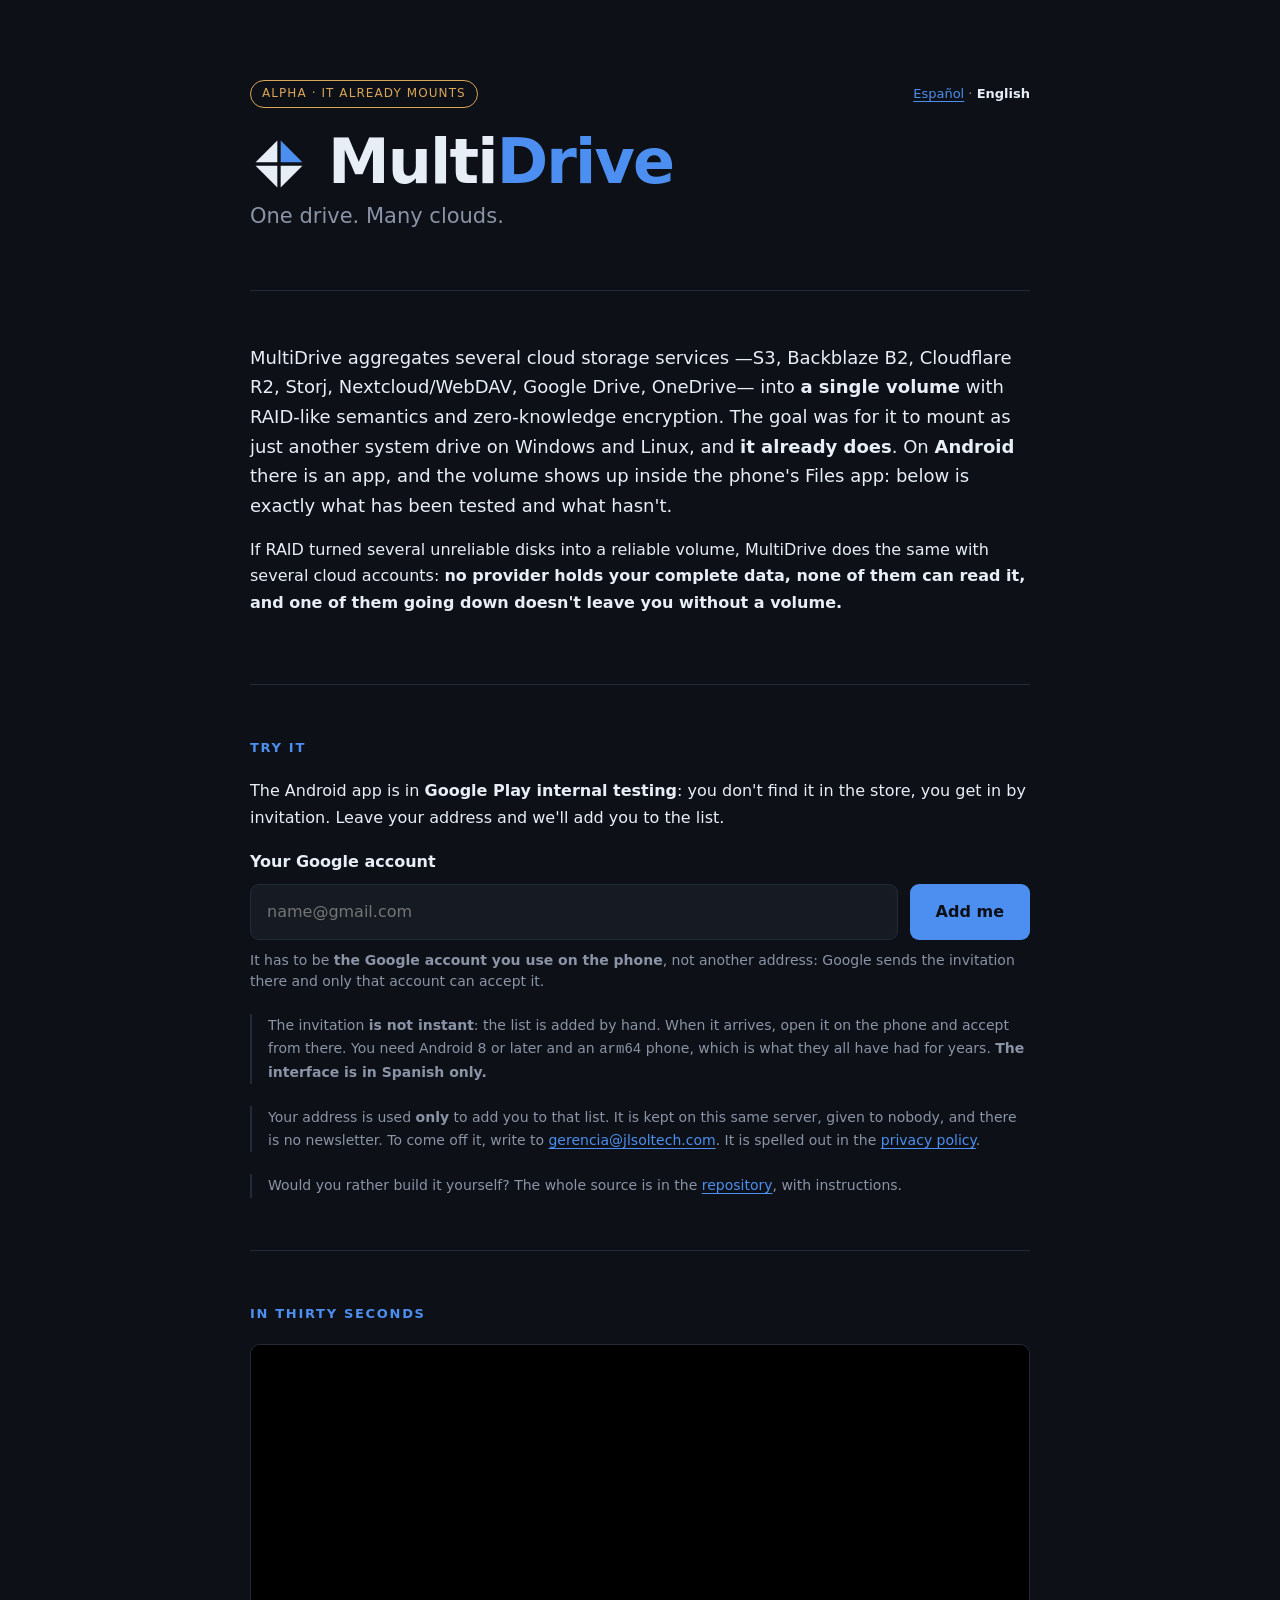
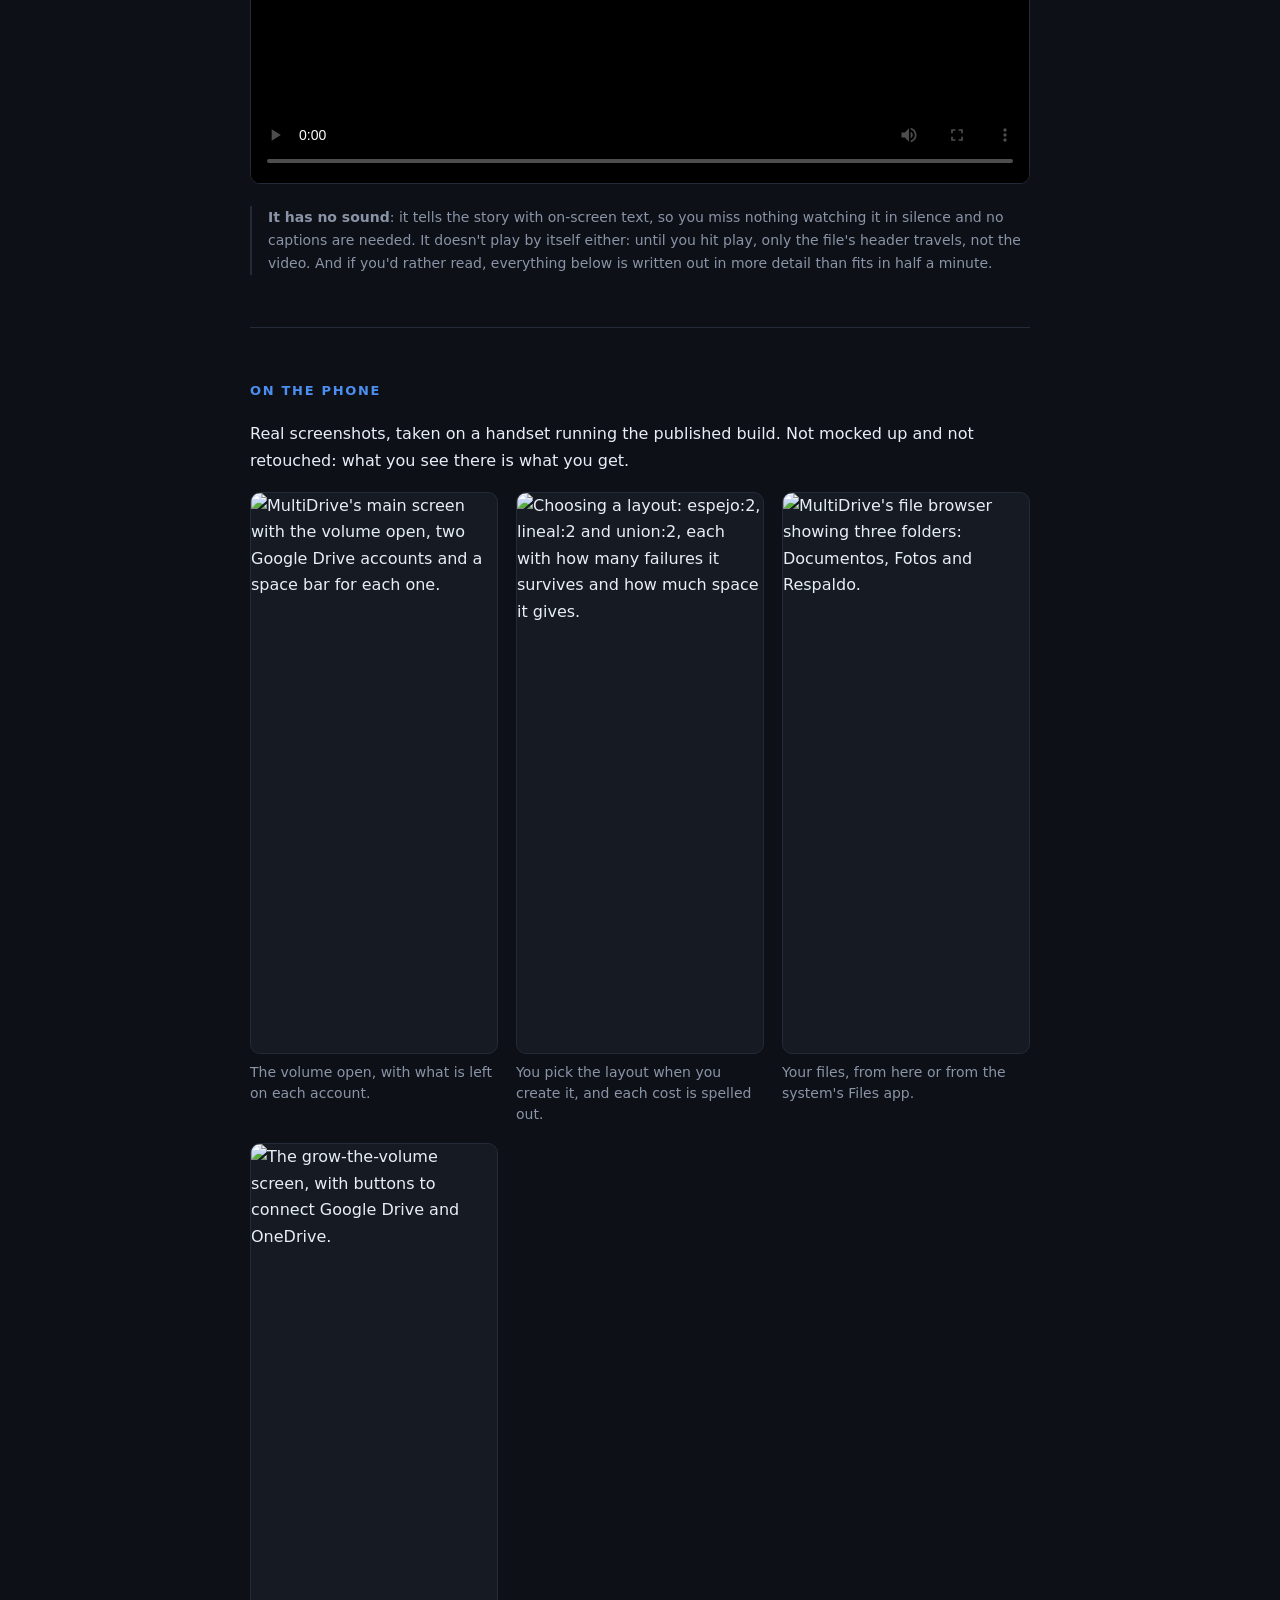
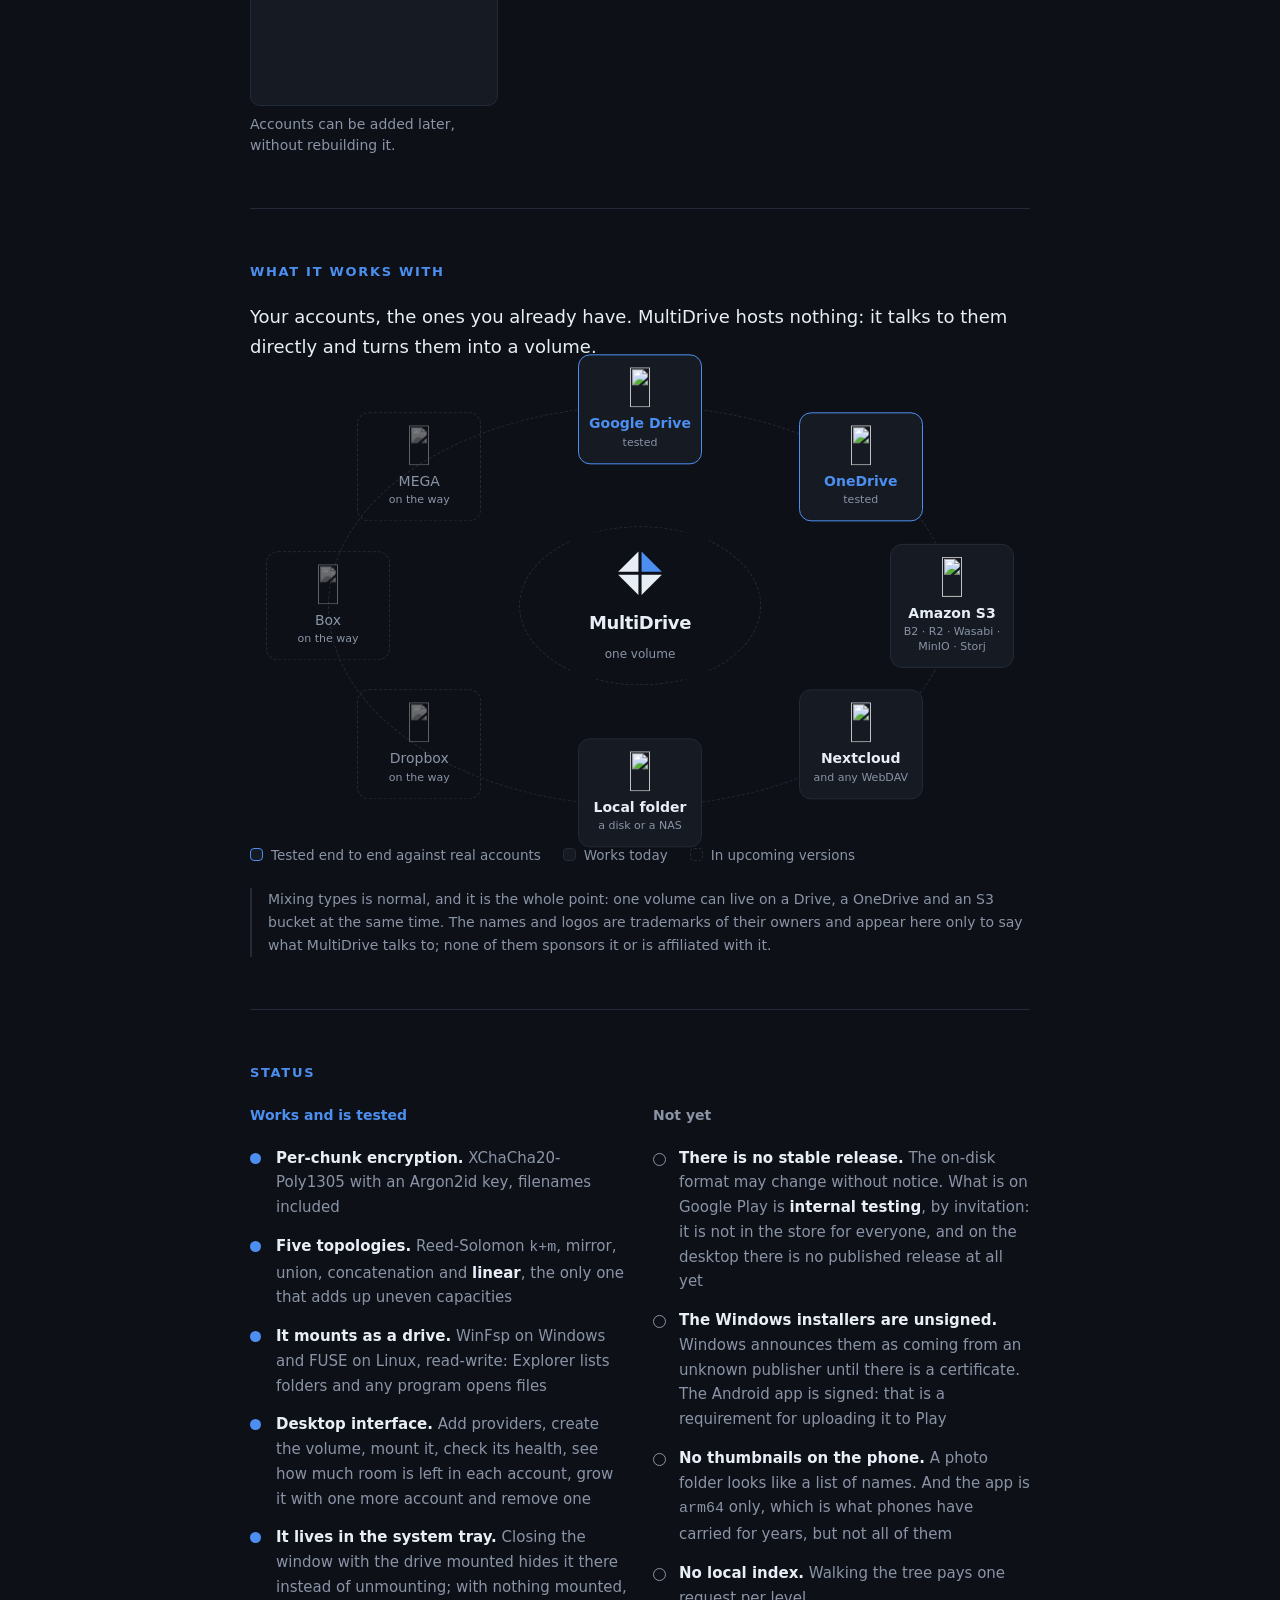
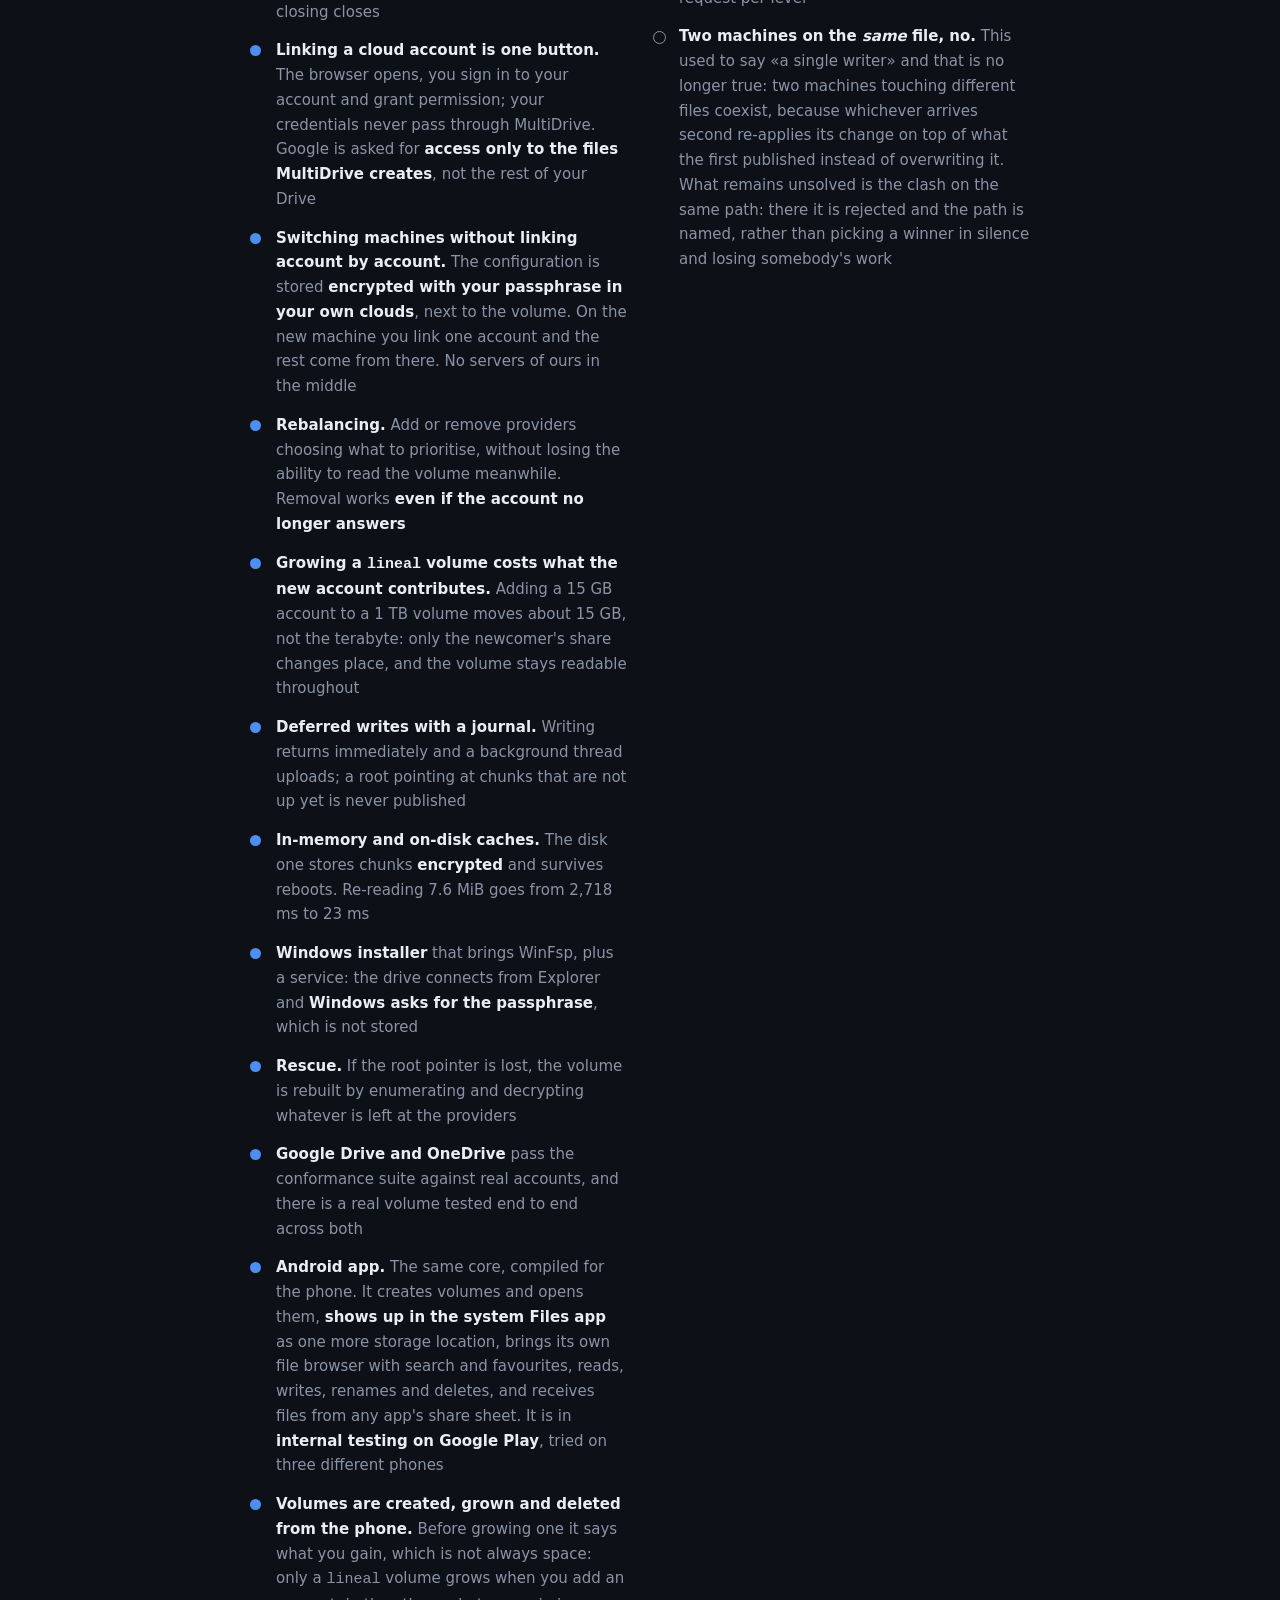
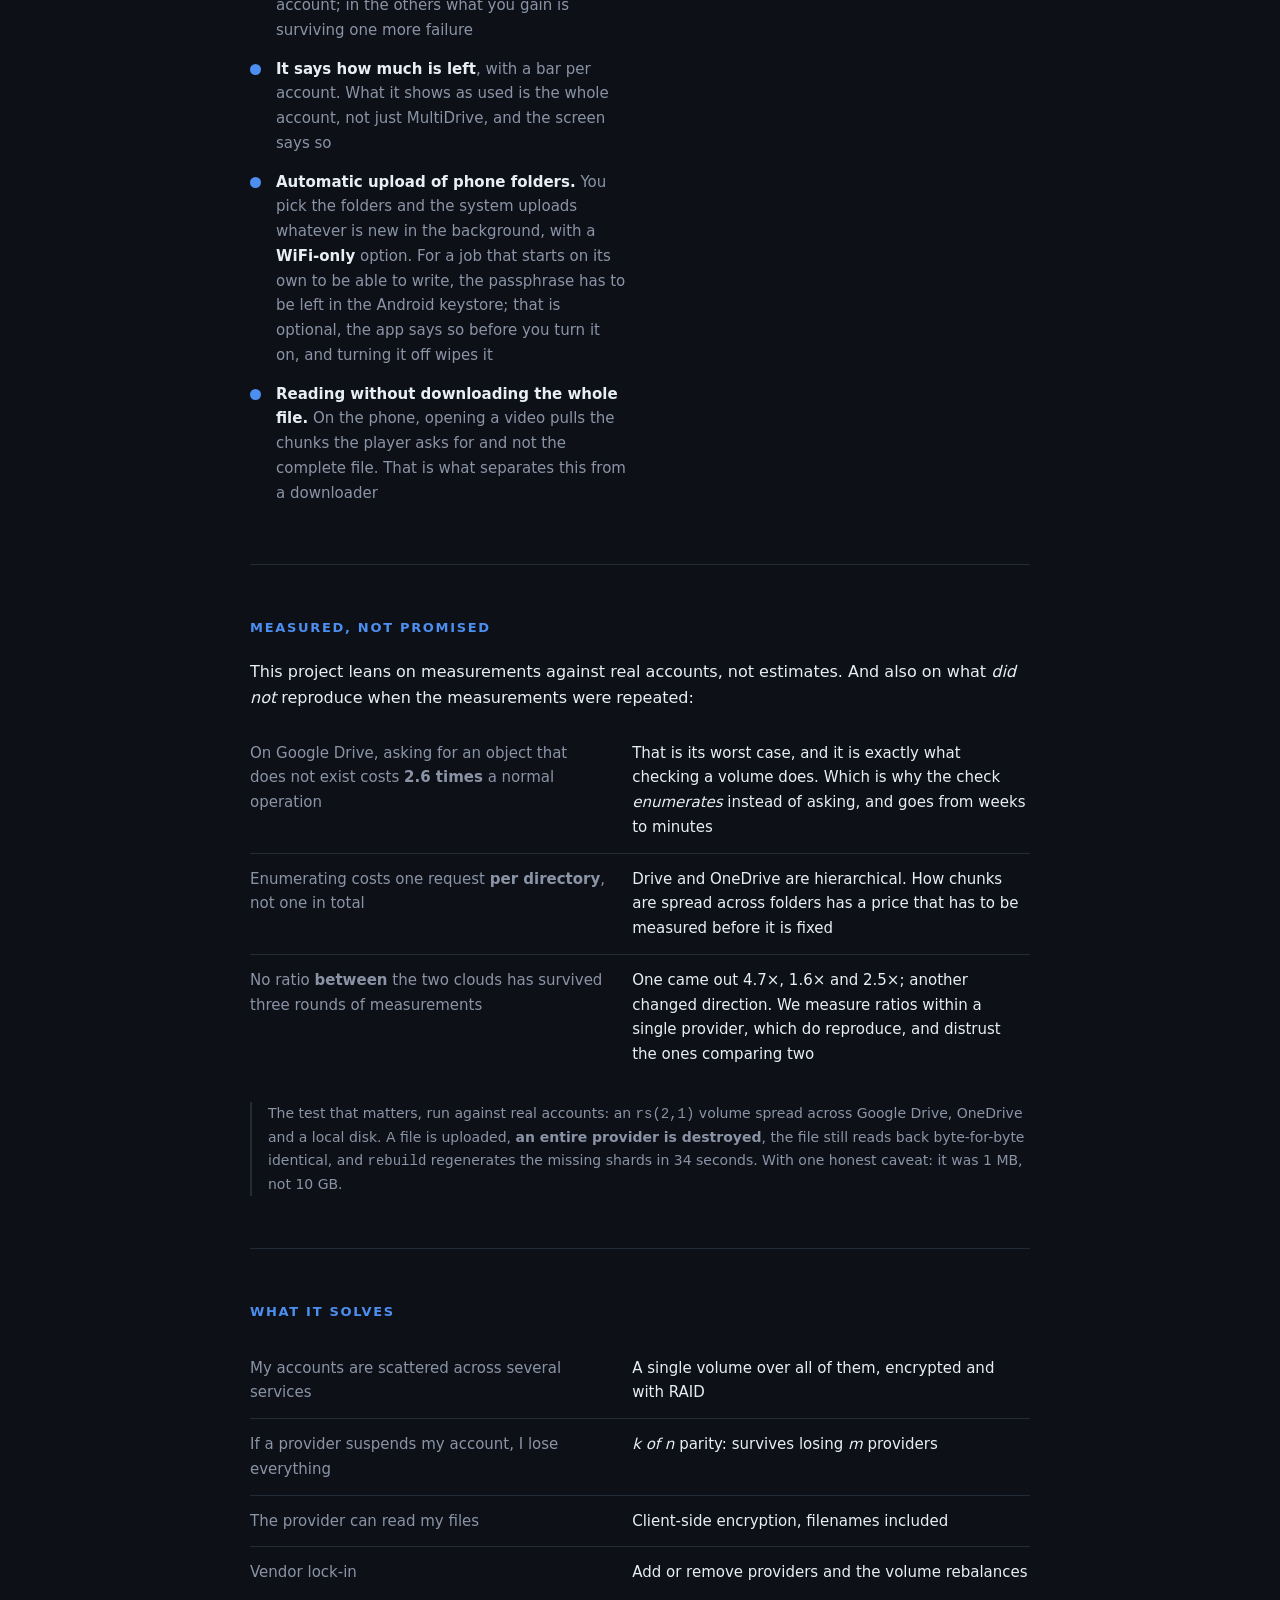
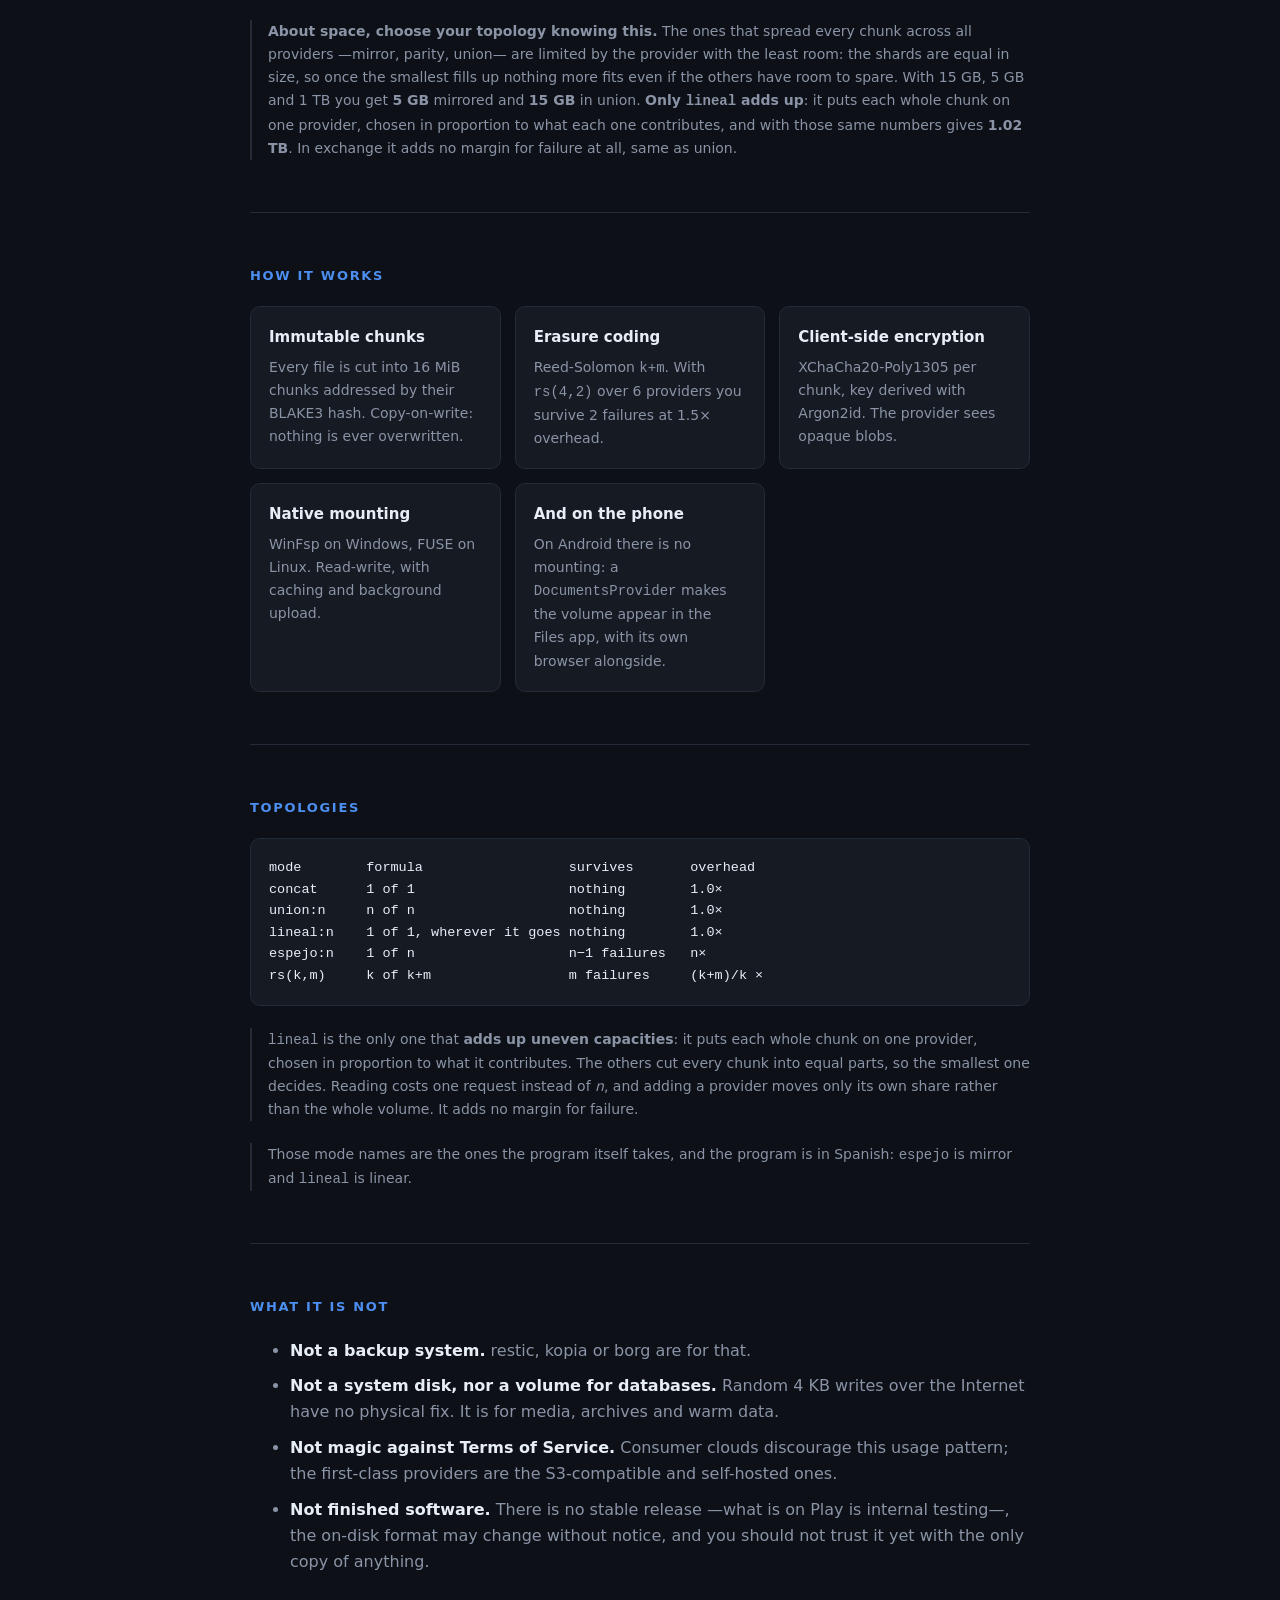
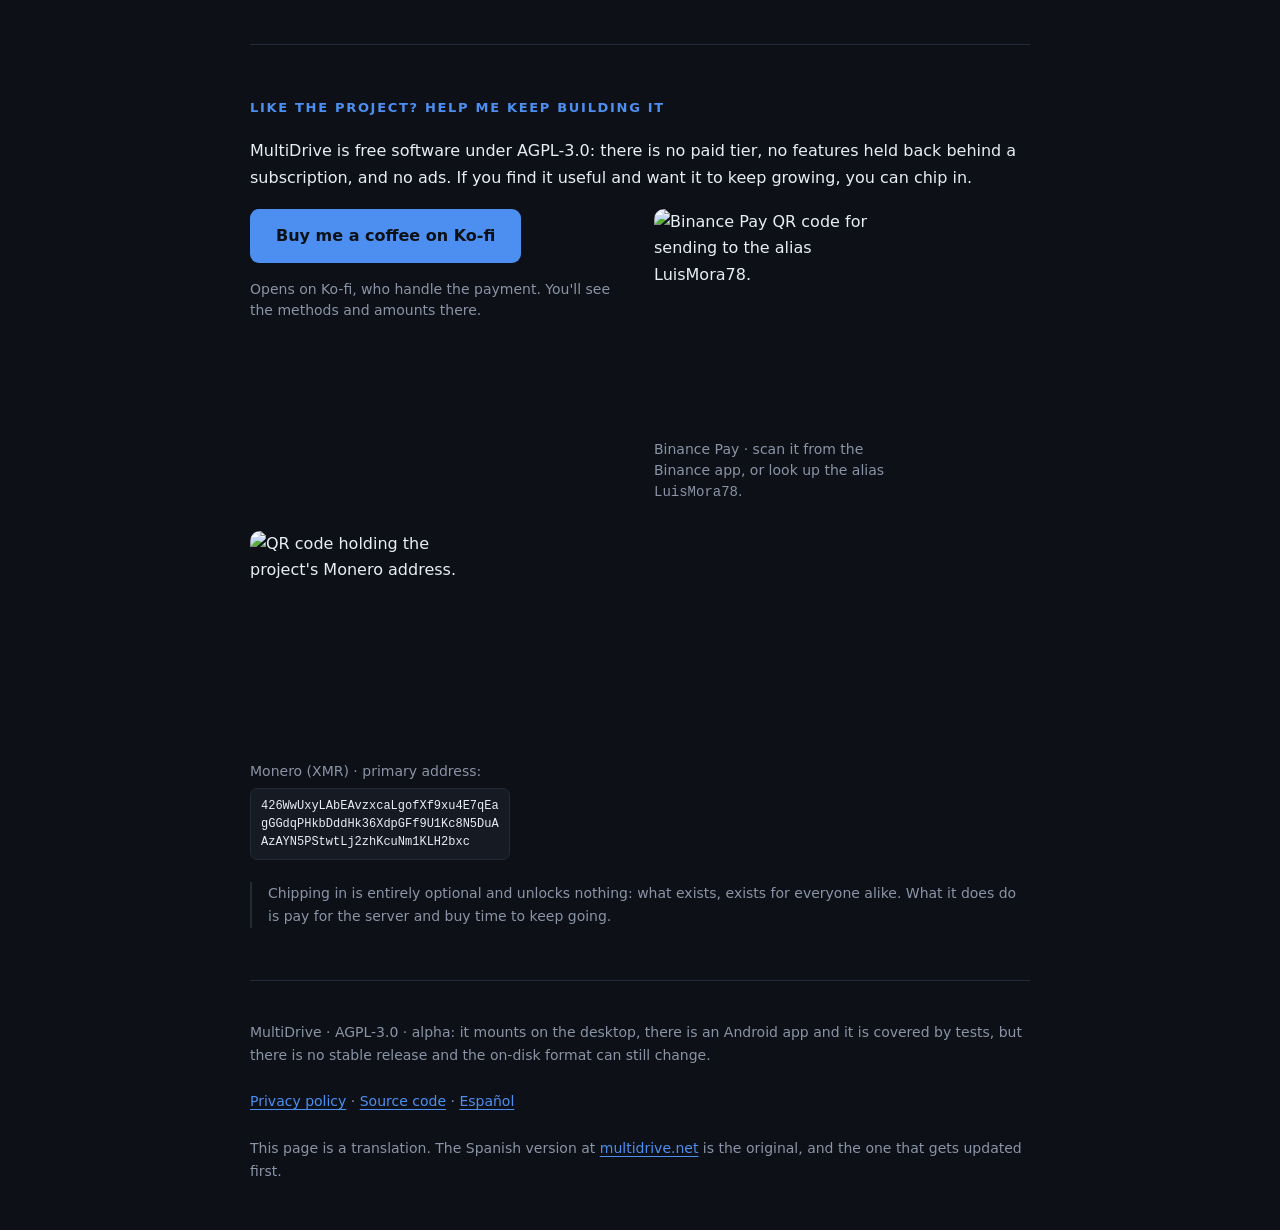
==== commit 29e894b9: "Monero como tercera via de apoyo, con la direccion verificada 426WwU...H2bxc, en las dos portadas y " ====
--- a/site/en/index.html
+++ b/site/en/index.html
@@ -108,6 +108,12 @@
 .apoyo-via img{display:block;width:100%;max-width:220px;height:auto;border-radius:10px}
 .apoyo-via figcaption{color:var(--muted);font-size:14px;line-height:1.5;margin-top:10px;
   max-width:260px}
+
+/* Una direccion de Monero son 95 caracteres sin un solo espacio donde partir. Sin esto
+   desborda el movil y se lleva por delante el ancho de la pagina entera. */
+.direccion{display:block;margin-top:6px;word-break:break-all;font-size:12px;line-height:1.5;
+  color:var(--fg);background:var(--panel);border:1px solid var(--line);border-radius:7px;
+  padding:8px 10px;user-select:all}
 footer{padding:40px 0 64px;color:var(--muted);font-size:14px}
 
 /* El corro de proveedores. En pantalla ancha van en circulo alrededor del logotipo; por
@@ -504,6 +510,12 @@
       <figcaption>Binance Pay · scan it from the Binance app, or look up the alias
       <code>LuisMora78</code>.</figcaption>
     </figure>
+    <figure class="apoyo-via">
+      <img src="/apoyo/monero.png" width="596" height="596" loading="lazy"
+           alt="QR code holding the project's Monero address.">
+      <figcaption>Monero (XMR) · primary address:
+      <code class="direccion">426WwUxyLAbEAvzxcaLgofXf9xu4E7qEagGGdqPHkbDddHk36XdpGFf9U1Kc8N5DuAAzAYN5PStwtLj2zhKcuNm1KLH2bxc</code></figcaption>
+    </figure>
   </div>
   <p class="nota">Chipping in is entirely optional and unlocks nothing: what exists, exists for
   everyone alike. What it does do is pay for the server and buy time to keep going.</p>
